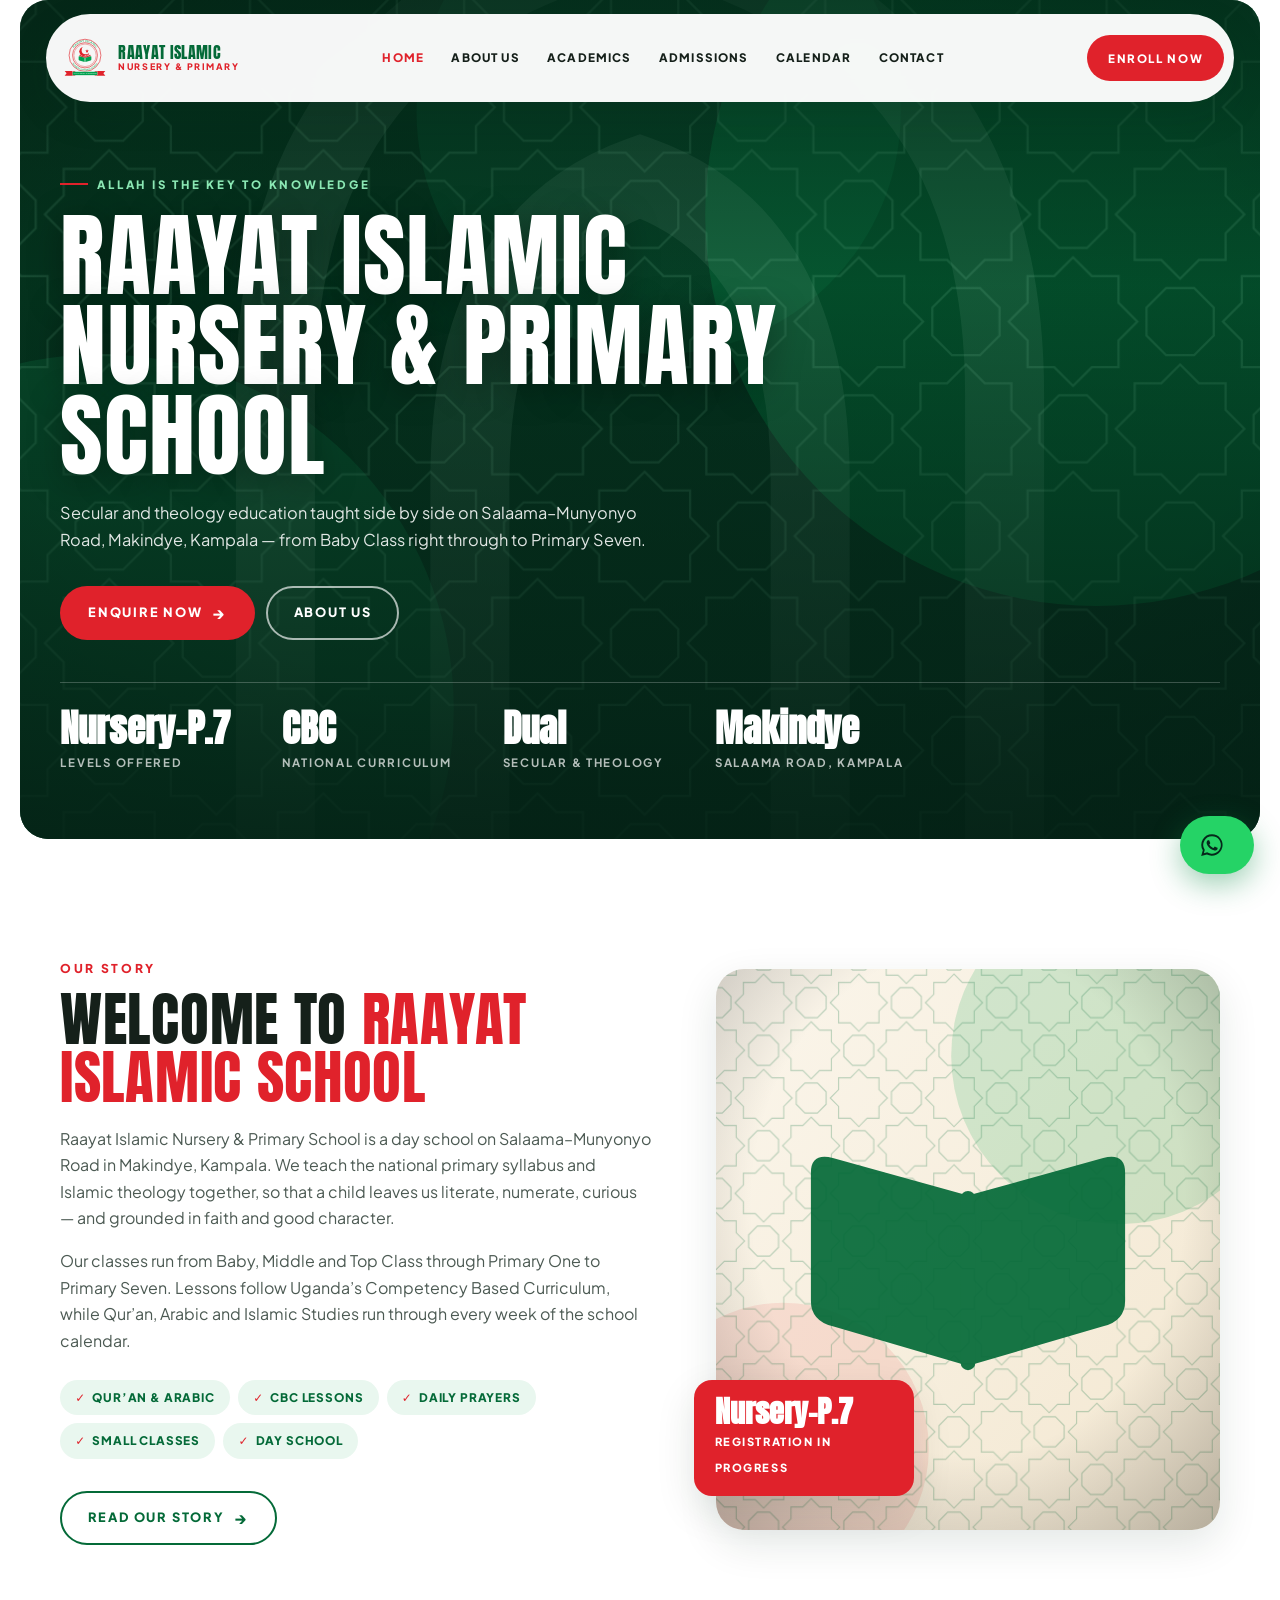
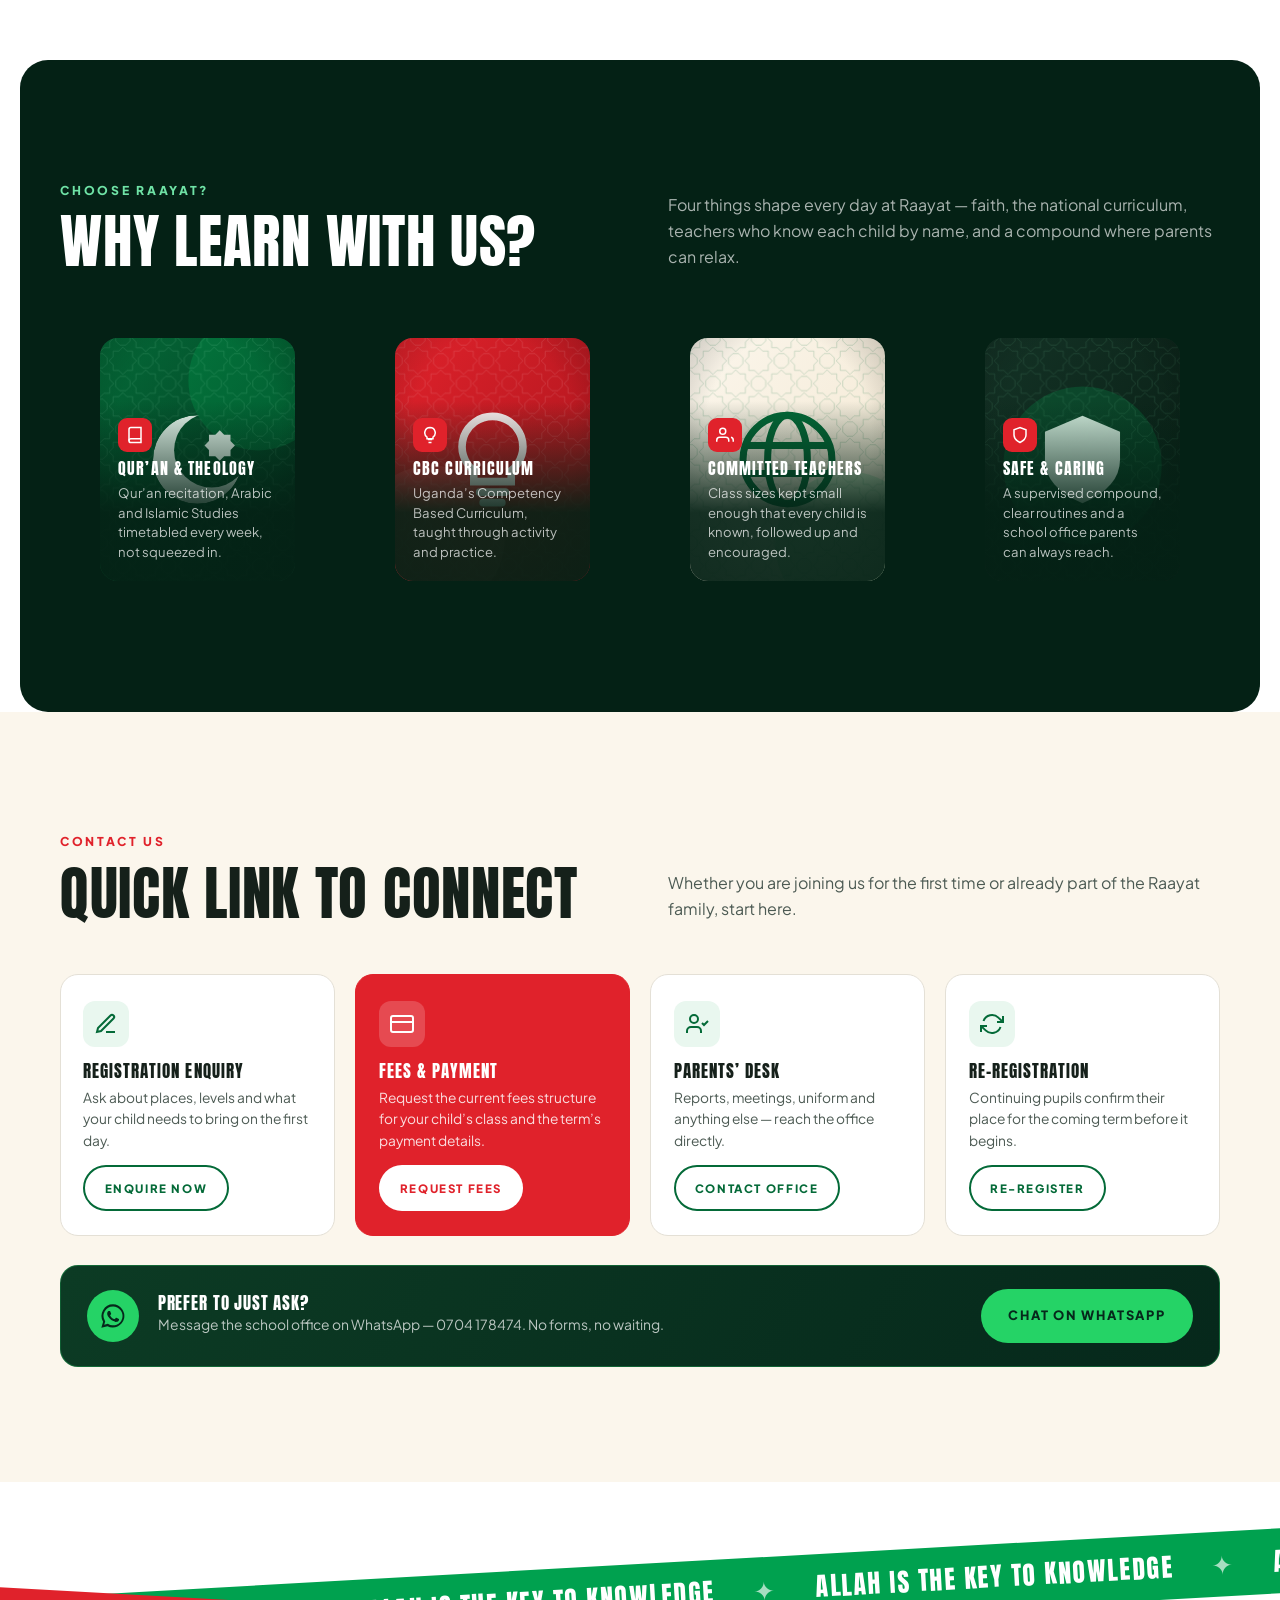
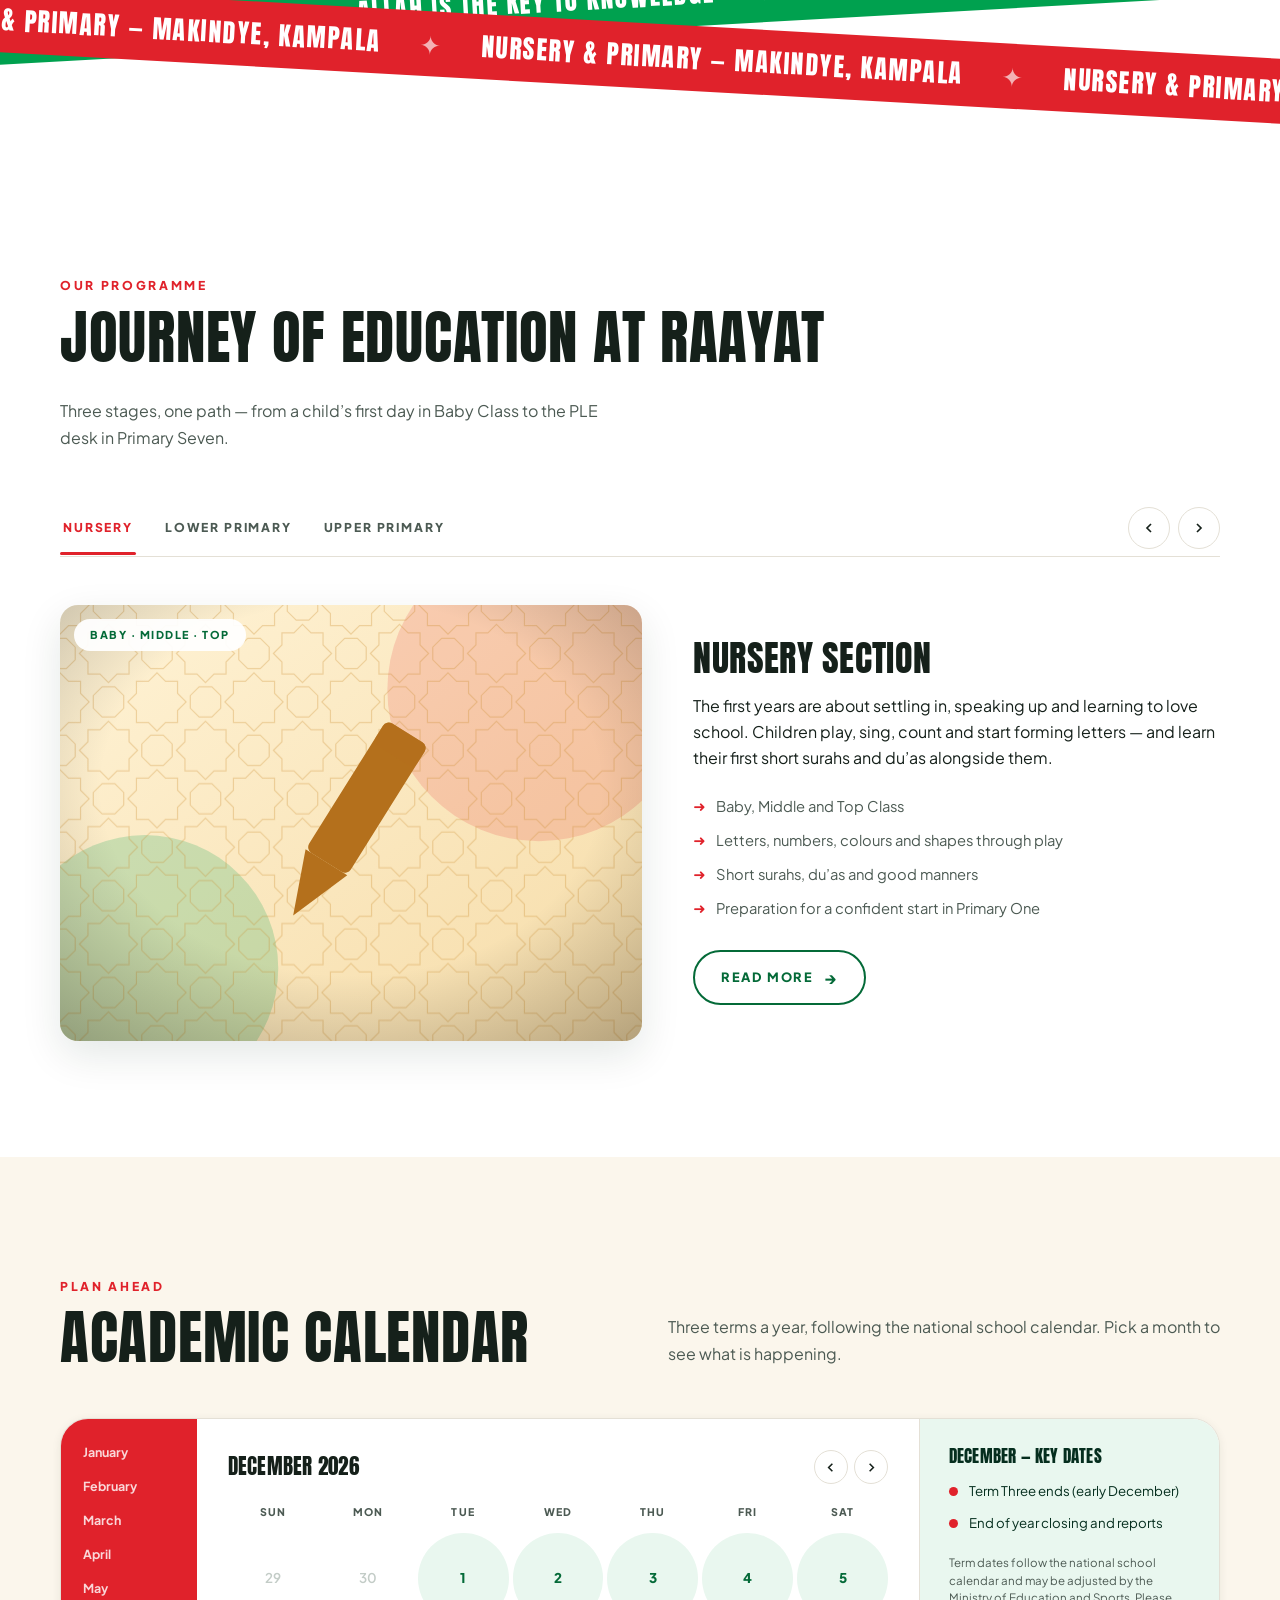
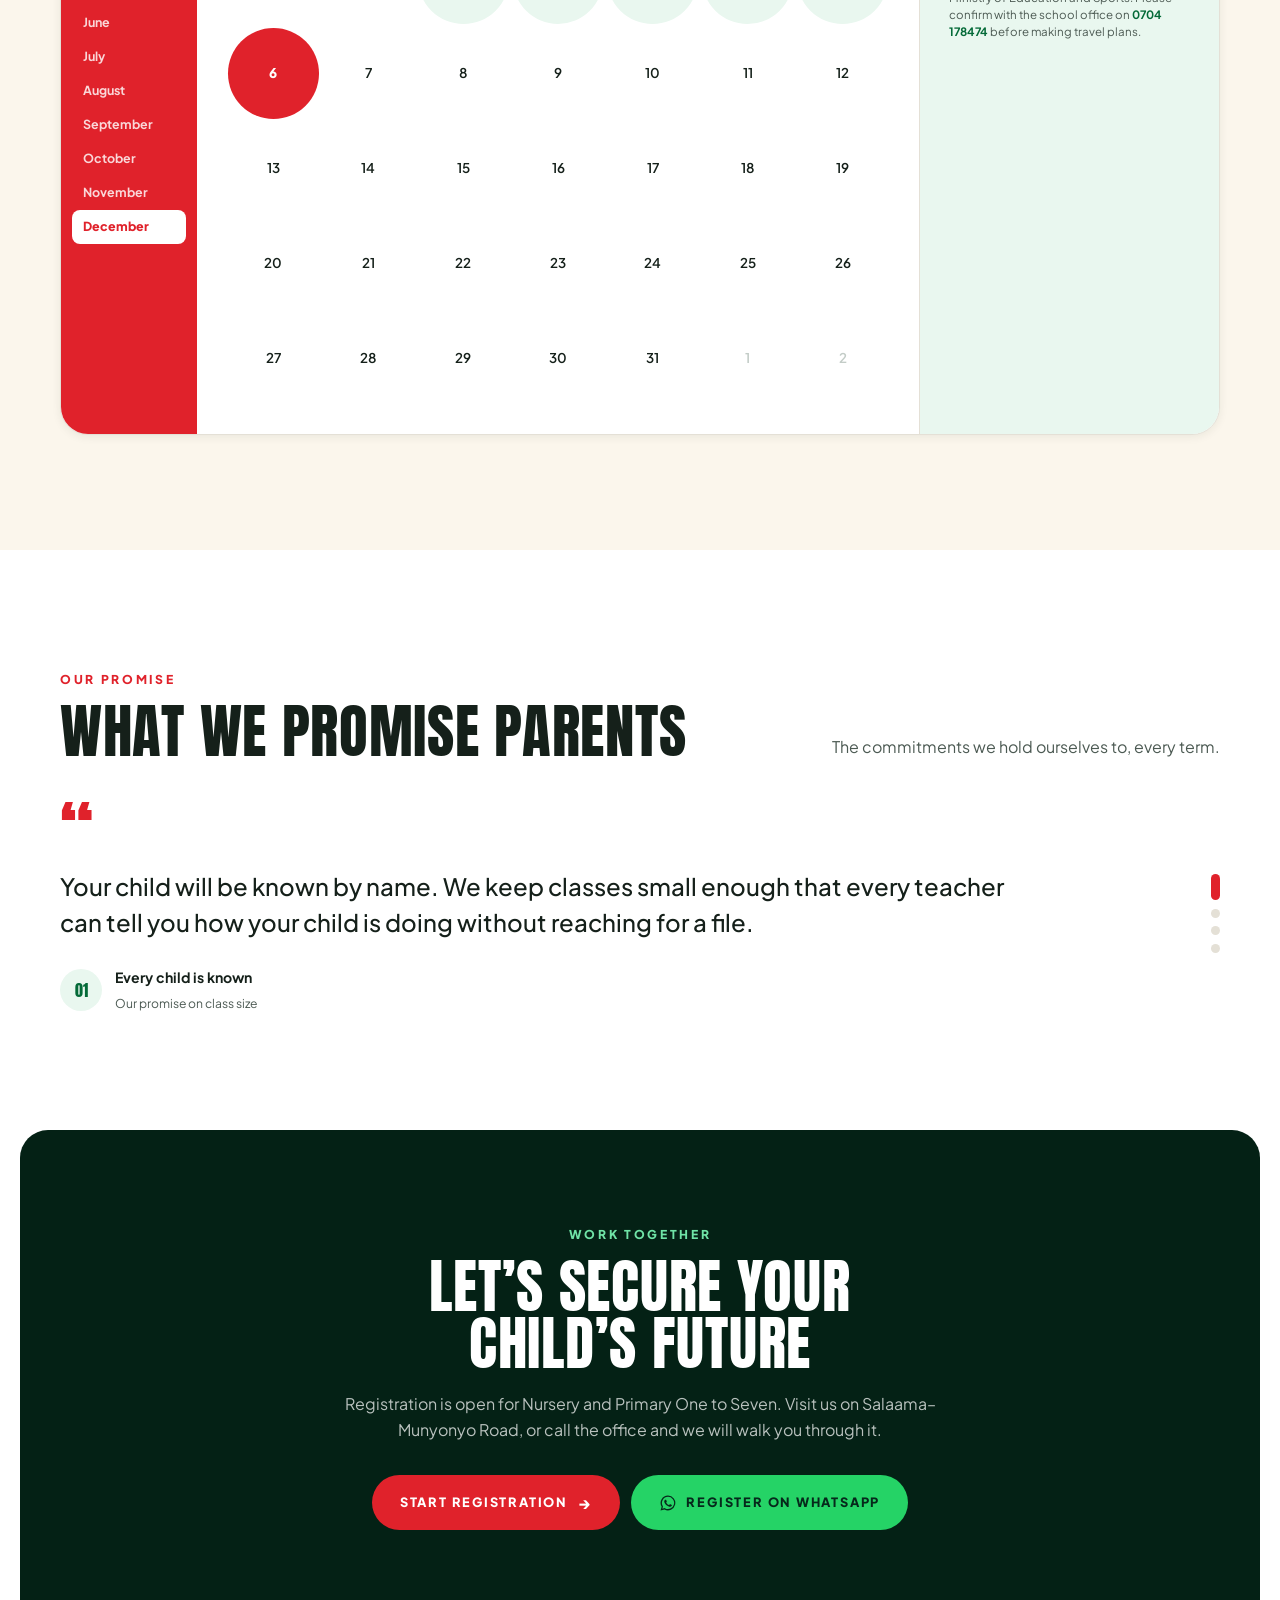
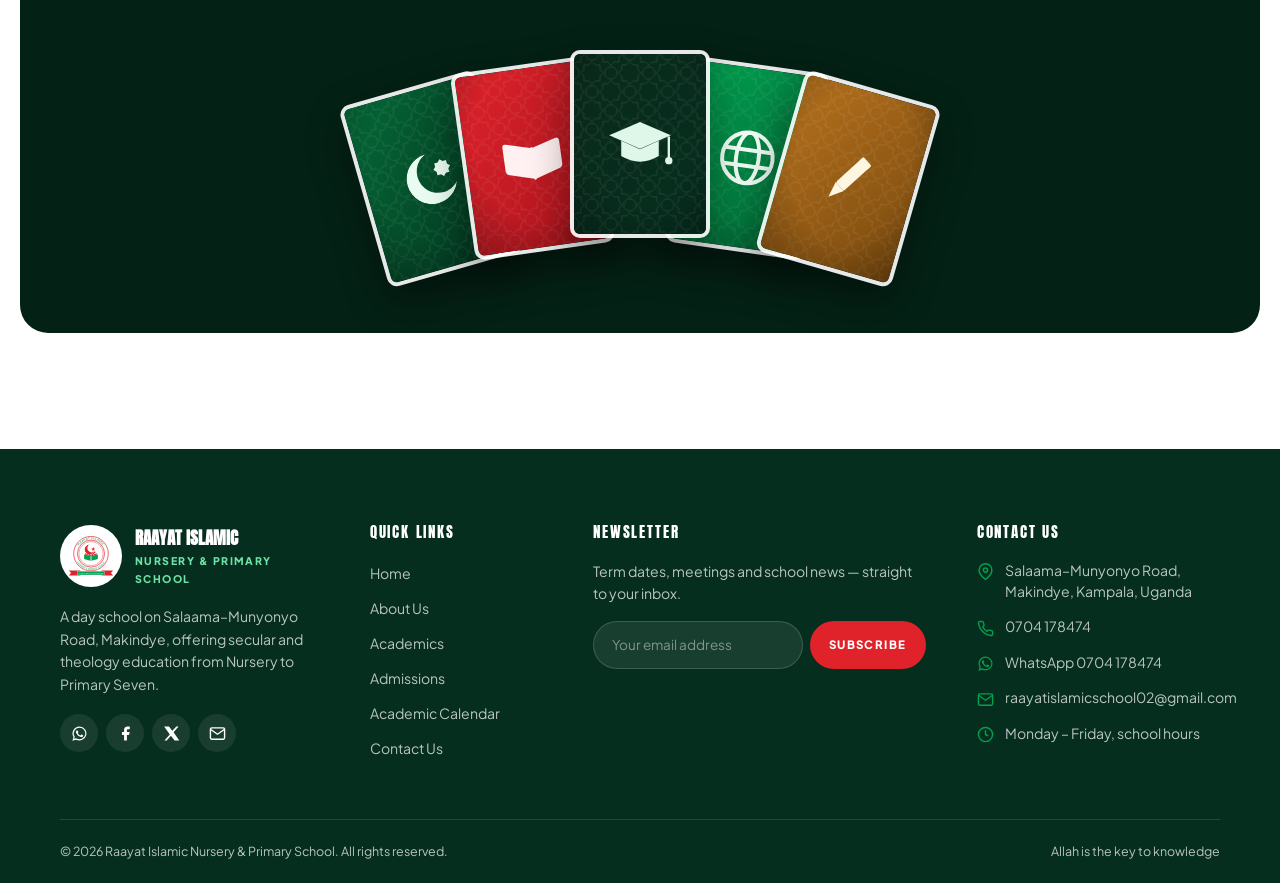
==== index.html @ 978e9171 "Add Raayat Islamic Nursery & Primary School website Static five-page site for the school on Salaama-" ====
<!doctype html>
<html lang="en">
<head>
<meta charset="utf-8">
<meta name="viewport" content="width=device-width, initial-scale=1">
<title>Raayat Islamic Nursery &amp; Primary School — Makindye, Kampala</title>
<meta name="description" content="Raayat Islamic Nursery &amp; Primary School on Salaama–Munyonyo Road, Makindye, Kampala. Secular and theology education from Nursery to Primary Seven. Allah is the key to knowledge.">
<link rel="icon" href="assets/img/logo.svg">
<link rel="preconnect" href="https://fonts.googleapis.com">
<link rel="preconnect" href="https://fonts.gstatic.com" crossorigin>
<link href="https://fonts.googleapis.com/css2?family=Anton&family=Plus+Jakarta+Sans:wght@400;500;700;800&display=swap" rel="stylesheet">
<link rel="stylesheet" href="assets/css/styles.css">
</head>
<body>

<!-- ============================ HERO + NAV ============================ -->
<header class="shell">
  <div class="hero">
    <img class="hero__bg" src="assets/img/hero.svg" alt="" aria-hidden="true">

    <nav class="nav" id="nav" aria-label="Main">
      <div class="nav__inner">
        <a class="brand" href="index.html">
          <img src="assets/img/logo.svg" alt="Raayat Islamic Nursery &amp; Primary School crest">
          <span class="brand__text">
            <span class="brand__name">Raayat Islamic</span>
            <span class="brand__sub">Nursery &amp; Primary</span>
          </span>
        </a>

        <ul class="nav__links">
          <li><a href="index.html" class="is-active">Home</a></li>
          <li><a href="about.html">About Us</a></li>
          <li><a href="academics.html">Academics</a></li>
          <li><a href="admissions.html">Admissions</a></li>
          <li><a href="index.html#calendar">Calendar</a></li>
          <li><a href="contact.html">Contact</a></li>
        </ul>

        <a class="btn btn--red btn--sm" href="admissions.html">Enroll Now</a>
        <button class="nav__toggle" id="navToggle" aria-expanded="false" aria-label="Toggle menu"><span></span></button>
      </div>
    </nav>

    <div class="hero__body">
      <span class="hero__eyebrow">Allah is the key to knowledge</span>
      <h1>Raayat Islamic Nursery &amp; Primary School</h1>
      <p class="hero__sub">Secular and theology education taught side by side on Salaama–Munyonyo Road,
         Makindye, Kampala — from Baby Class right through to Primary Seven.</p>

      <div class="hero__actions">
        <a class="btn btn--red" href="admissions.html">Enquire Now <span class="arrow">&rarr;</span></a>
        <a class="btn btn--ghost" href="about.html">About Us</a>
      </div>

      <div class="hero__facts">
        <div class="hero__fact"><b>Nursery&ndash;P.7</b><span>Levels offered</span></div>
        <div class="hero__fact"><b>CBC</b><span>National curriculum</span></div>
        <div class="hero__fact"><b>Dual</b><span>Secular &amp; theology</span></div>
        <div class="hero__fact"><b>Makindye</b><span>Salaama Road, Kampala</span></div>
      </div>
    </div>
  </div>
</header>

<main>

<!-- ============================== WELCOME ============================= -->
<section class="section wrap welcome">
  <div class="welcome__grid">
    <div class="reveal">
      <span class="eyebrow">Our Story</span>
      <h2>Welcome to <span class="accent">Raayat Islamic School</span></h2>
      <p class="lead" style="margin-top:1.2rem">
        Raayat Islamic Nursery &amp; Primary School is a day school on Salaama&ndash;Munyonyo Road in
        Makindye, Kampala. We teach the national primary syllabus and Islamic theology together, so that
        a child leaves us literate, numerate, curious &mdash; and grounded in faith and good character.
      </p>
      <p class="lead">
        Our classes run from Baby, Middle and Top Class through Primary One to Primary Seven. Lessons
        follow Uganda&rsquo;s Competency Based Curriculum, while Qur&rsquo;an, Arabic and Islamic Studies
        run through every week of the school calendar.
      </p>

      <ul class="pills">
        <li>Qur&rsquo;an &amp; Arabic</li>
        <li>CBC lessons</li>
        <li>Daily prayers</li>
        <li>Small classes</li>
        <li>Day school</li>
      </ul>

      <a class="btn btn--outline" href="about.html">Read Our Story <span class="arrow">&rarr;</span></a>
    </div>

    <figure class="welcome__media reveal" style="margin:0">
      <img src="assets/img/welcome.svg" alt="Open book motif in the school's green and red colours">
      <figcaption class="welcome__badge">
        <b>Nursery&ndash;P.7</b>
        <span>Registration in progress</span>
      </figcaption>
    </figure>
  </div>
</section>

<!-- ========================= WHY LEARN WITH US ======================== -->
<section class="section dark">
  <div class="wrap">
    <div class="section-head reveal">
      <div>
        <span class="eyebrow eyebrow--light">Choose Raayat?</span>
        <h2>Why Learn With Us?</h2>
      </div>
      <p>Four things shape every day at Raayat &mdash; faith, the national curriculum, teachers who
         know each child by name, and a compound where parents can relax.</p>
    </div>

    <div class="why__grid">
      <figure class="why__card reveal">
        <img src="assets/img/why-quran.svg" alt="">
        <figcaption>
          <span class="why__icon" aria-hidden="true"><svg viewBox="0 0 24 24" fill="none" stroke="currentColor" stroke-width="2"><path d="M4 19.5A2.5 2.5 0 0 1 6.5 17H20"/><path d="M6.5 2H20v20H6.5A2.5 2.5 0 0 1 4 19.5v-15A2.5 2.5 0 0 1 6.5 2z"/></svg></span>
          <h3>Qur&rsquo;an &amp; Theology</h3>
          <p>Qur&rsquo;an recitation, Arabic and Islamic Studies timetabled every week, not squeezed in.</p>
        </figcaption>
      </figure>

      <figure class="why__card reveal">
        <img src="assets/img/why-cbc.svg" alt="">
        <figcaption>
          <span class="why__icon" aria-hidden="true"><svg viewBox="0 0 24 24" fill="none" stroke="currentColor" stroke-width="2"><path d="M9 18h6M10 22h4"/><path d="M12 2a7 7 0 0 0-4 12.7V17h8v-2.3A7 7 0 0 0 12 2z"/></svg></span>
          <h3>CBC Curriculum</h3>
          <p>Uganda&rsquo;s Competency Based Curriculum, taught through activity and practice.</p>
        </figcaption>
      </figure>

      <figure class="why__card reveal">
        <img src="assets/img/why-teachers.svg" alt="">
        <figcaption>
          <span class="why__icon" aria-hidden="true"><svg viewBox="0 0 24 24" fill="none" stroke="currentColor" stroke-width="2"><path d="M17 21v-2a4 4 0 0 0-4-4H5a4 4 0 0 0-4 4v2"/><circle cx="9" cy="7" r="4"/><path d="M23 21v-2a4 4 0 0 0-3-3.87"/></svg></span>
          <h3>Committed Teachers</h3>
          <p>Class sizes kept small enough that every child is known, followed up and encouraged.</p>
        </figcaption>
      </figure>

      <figure class="why__card reveal">
        <img src="assets/img/why-safe.svg" alt="">
        <figcaption>
          <span class="why__icon" aria-hidden="true"><svg viewBox="0 0 24 24" fill="none" stroke="currentColor" stroke-width="2"><path d="M12 22s8-4 8-10V5l-8-3-8 3v7c0 6 8 10 8 10z"/></svg></span>
          <h3>Safe &amp; Caring</h3>
          <p>A supervised compound, clear routines and a school office parents can always reach.</p>
        </figcaption>
      </figure>
    </div>
  </div>
</section>

<!-- =========================== QUICK LINKS =========================== -->
<section class="section quick">
  <div class="wrap">
    <div class="section-head reveal">
      <div>
        <span class="eyebrow">Contact Us</span>
        <h2>Quick Link to Connect</h2>
      </div>
      <p>Whether you are joining us for the first time or already part of the Raayat family,
         start here.</p>
    </div>

    <div class="quick__grid">
      <article class="quick__card reveal">
        <span class="quick__ico" aria-hidden="true"><svg viewBox="0 0 24 24" fill="none" stroke="currentColor" stroke-width="2"><path d="M12 20h9"/><path d="M16.5 3.5a2.12 2.12 0 0 1 3 3L7 19l-4 1 1-4z"/></svg></span>
        <h3>Registration Enquiry</h3>
        <p>Ask about places, levels and what your child needs to bring on the first day.</p>
        <a class="btn btn--outline btn--sm" href="admissions.html">Enquire Now</a>
      </article>

      <article class="quick__card quick__card--feature reveal">
        <span class="quick__ico" aria-hidden="true"><svg viewBox="0 0 24 24" fill="none" stroke="currentColor" stroke-width="2"><rect x="1" y="4" width="22" height="16" rx="2"/><path d="M1 10h22"/></svg></span>
        <h3>Fees &amp; Payment</h3>
        <p>Request the current fees structure for your child&rsquo;s class and the term&rsquo;s payment details.</p>
        <a class="btn btn--sm" href="admissions.html#fees">Request Fees</a>
      </article>

      <article class="quick__card reveal">
        <span class="quick__ico" aria-hidden="true"><svg viewBox="0 0 24 24" fill="none" stroke="currentColor" stroke-width="2"><path d="M16 21v-2a4 4 0 0 0-4-4H6a4 4 0 0 0-4 4v2"/><circle cx="9" cy="7" r="4"/><path d="m17 11 2 2 4-4"/></svg></span>
        <h3>Parents&rsquo; Desk</h3>
        <p>Reports, meetings, uniform and anything else &mdash; reach the office directly.</p>
        <a class="btn btn--outline btn--sm" href="contact.html">Contact Office</a>
      </article>

      <article class="quick__card reveal">
        <span class="quick__ico" aria-hidden="true"><svg viewBox="0 0 24 24" fill="none" stroke="currentColor" stroke-width="2"><path d="M23 4v6h-6"/><path d="M1 20v-6h6"/><path d="M3.51 9a9 9 0 0 1 14.85-3.36L23 10"/><path d="M1 14l4.64 4.36A9 9 0 0 0 20.49 15"/></svg></span>
        <h3>Re-Registration</h3>
        <p>Continuing pupils confirm their place for the coming term before it begins.</p>
        <a class="btn btn--outline btn--sm" href="admissions.html#returning">Re-Register</a>
      </article>
    </div>

    <div class="wa-strip reveal" style="margin-top:clamp(1.2rem,2.4vw,1.8rem)">
      <span class="wa-strip__ico" aria-hidden="true">
        <svg viewBox="0 0 24 24" fill="currentColor"><path d="M12.04 2.02a9.9 9.9 0 0 0-8.5 14.93L2 22.1l5.3-1.39a9.9 9.9 0 1 0 4.74-18.69Zm0 1.8a8.1 8.1 0 1 1-4.1 15.08l-.3-.18-3.14.83.84-3.06-.2-.31A8.1 8.1 0 0 1 12.04 3.82Zm4.63 10.5c-.25-.13-1.48-.73-1.71-.81-.23-.09-.4-.13-.56.12-.17.25-.65.8-.8.97-.14.16-.29.18-.54.06-.25-.13-1.06-.39-2.02-1.25-.75-.66-1.25-1.48-1.4-1.73-.14-.25-.01-.38.11-.5.11-.12.25-.3.37-.44.13-.15.17-.25.25-.42.08-.17.04-.31-.02-.44-.06-.12-.56-1.35-.77-1.85-.2-.48-.4-.42-.56-.42h-.47c-.17 0-.44.06-.67.31-.23.25-.87.86-.87 2.09 0 1.23.9 2.42 1.02 2.59.13.16 1.76 2.69 4.27 3.77.6.26 1.06.41 1.42.53.6.19 1.14.16 1.57.1.48-.07 1.48-.6 1.69-1.19.21-.58.21-1.08.14-1.18-.06-.11-.23-.17-.48-.29Z"/></svg>
      </span>
      <div>
        <h3>Prefer to just ask?</h3>
        <p>Message the school office on WhatsApp &mdash; 0704 178474. No forms, no waiting.</p>
      </div>
      <a class="btn btn--wa" target="_blank" rel="noopener"
         href="https://wa.me/256704178474?text=Hello%20Raayat%20Islamic%20Nursery%20%26%20Primary%20School%2C%20I%20would%20like%20to%20make%20an%20enquiry.">Chat on WhatsApp</a>
    </div>
  </div>
</section>

<!-- ============================= RIBBONS ============================= -->
<div class="ribbons" aria-hidden="true">
  <div class="ribbon ribbon--a">
    <div class="ribbon__track">
      <span>Allah is the key to knowledge</span><span>Allah is the key to knowledge</span>
      <span>Allah is the key to knowledge</span><span>Allah is the key to knowledge</span>
      <span>Allah is the key to knowledge</span><span>Allah is the key to knowledge</span>
    </div>
  </div>
  <div class="ribbon ribbon--b">
    <div class="ribbon__track">
      <span>Nursery &amp; Primary &mdash; Makindye, Kampala</span><span>Nursery &amp; Primary &mdash; Makindye, Kampala</span>
      <span>Nursery &amp; Primary &mdash; Makindye, Kampala</span><span>Nursery &amp; Primary &mdash; Makindye, Kampala</span>
      <span>Nursery &amp; Primary &mdash; Makindye, Kampala</span><span>Nursery &amp; Primary &mdash; Makindye, Kampala</span>
    </div>
  </div>
</div>

<!-- ============================ PROGRAMS ============================= -->
<section class="section wrap" id="programs">
  <div class="section-head reveal">
    <div>
      <span class="eyebrow">Our Programme</span>
      <h2>Journey of Education at Raayat</h2>
    </div>
    <p>Three stages, one path &mdash; from a child&rsquo;s first day in Baby Class to the PLE desk in
       Primary Seven.</p>
  </div>

  <div class="prog__tabs" role="tablist" aria-label="School levels">
    <button class="prog__tab is-active" role="tab" aria-selected="true"  aria-controls="p-nursery" id="t-nursery">Nursery</button>
    <button class="prog__tab"           role="tab" aria-selected="false" aria-controls="p-lower"   id="t-lower">Lower Primary</button>
    <button class="prog__tab"           role="tab" aria-selected="false" aria-controls="p-upper"   id="t-upper">Upper Primary</button>
    <div class="prog__nav">
      <button id="progPrev" aria-label="Previous level"><svg width="16" height="16" viewBox="0 0 24 24" fill="none" stroke="currentColor" stroke-width="2.5"><path d="m15 18-6-6 6-6"/></svg></button>
      <button id="progNext" aria-label="Next level"><svg width="16" height="16" viewBox="0 0 24 24" fill="none" stroke="currentColor" stroke-width="2.5"><path d="m9 18 6-6-6-6"/></svg></button>
    </div>
  </div>

  <div class="prog__panel is-active" role="tabpanel" id="p-nursery" aria-labelledby="t-nursery">
    <div class="prog__media">
      <img src="assets/img/prog-nursery.svg" alt="">
      <span class="prog__chip">Baby &middot; Middle &middot; Top</span>
    </div>
    <div class="prog__body">
      <h3>Nursery Section</h3>
      <p>The first years are about settling in, speaking up and learning to love school. Children play,
         sing, count and start forming letters &mdash; and learn their first short surahs and du&rsquo;as
         alongside them.</p>
      <ul class="prog__list">
        <li>Baby, Middle and Top Class</li>
        <li>Letters, numbers, colours and shapes through play</li>
        <li>Short surahs, du&rsquo;as and good manners</li>
        <li>Preparation for a confident start in Primary One</li>
      </ul>
      <a class="btn btn--outline" href="academics.html#nursery">Read More <span class="arrow">&rarr;</span></a>
    </div>
  </div>

  <div class="prog__panel" role="tabpanel" id="p-lower" aria-labelledby="t-lower" hidden>
    <div class="prog__media">
      <img src="assets/img/prog-lower.svg" alt="">
      <span class="prog__chip">P.1 &ndash; P.3</span>
    </div>
    <div class="prog__body">
      <h3>Lower Primary</h3>
      <p>Reading, writing and number work become solid skills. Lessons follow the Competency Based
         Curriculum, with plenty of practice and group activity, while Qur&rsquo;an and Arabic keep their
         place in the weekly timetable.</p>
      <ul class="prog__list">
        <li>Literacy, Numeracy, English and Religious Education</li>
        <li>Activity based CBC lessons</li>
        <li>Qur&rsquo;an recitation and Arabic</li>
        <li>Regular continuous assessment and reports to parents</li>
      </ul>
      <a class="btn btn--outline" href="academics.html#lower">Read More <span class="arrow">&rarr;</span></a>
    </div>
  </div>

  <div class="prog__panel" role="tabpanel" id="p-upper" aria-labelledby="t-upper" hidden>
    <div class="prog__media">
      <img src="assets/img/prog-upper.svg" alt="">
      <span class="prog__chip">P.4 &ndash; P.7</span>
    </div>
    <div class="prog__body">
      <h3>Upper Primary</h3>
      <p>The examinable subjects take centre stage and pupils are prepared steadily for the Primary
         Leaving Examination &mdash; with revision, past papers and close follow up of each candidate.</p>
      <ul class="prog__list">
        <li>English, Mathematics, Science and Social Studies</li>
        <li>Islamic Studies, Qur&rsquo;an and Arabic</li>
        <li>Structured PLE preparation in P.6 and P.7</li>
        <li>Guidance on secondary school choices</li>
      </ul>
      <a class="btn btn--outline" href="academics.html#upper">Read More <span class="arrow">&rarr;</span></a>
    </div>
  </div>
</section>

<!-- ============================ CALENDAR ============================= -->
<section class="section cal" id="calendar">
  <div class="wrap">
    <div class="section-head reveal">
      <div>
        <span class="eyebrow">Plan Ahead</span>
        <h2>Academic Calendar</h2>
      </div>
      <p>Three terms a year, following the national school calendar. Pick a month to see what is
         happening.</p>
    </div>

    <div class="cal__card reveal">
      <div class="cal__months"><div id="calMonths"></div></div>

      <div class="cal__main">
        <div class="cal__head">
          <h3 id="calTitle">January</h3>
          <div>
            <button id="calPrev" aria-label="Previous month"><svg width="15" height="15" viewBox="0 0 24 24" fill="none" stroke="currentColor" stroke-width="2.5"><path d="m15 18-6-6 6-6"/></svg></button>
            <button id="calNext" aria-label="Next month"><svg width="15" height="15" viewBox="0 0 24 24" fill="none" stroke="currentColor" stroke-width="2.5"><path d="m9 18 6-6-6-6"/></svg></button>
          </div>
        </div>
        <div class="cal__grid" id="calGrid" role="grid" aria-label="Month view"></div>
      </div>

      <aside class="cal__side">
        <h4 id="calSideTitle">Key dates</h4>
        <ul class="cal__events" id="calEvents"></ul>
        <p class="cal__note">Term dates follow the national school calendar and may be adjusted by the
           Ministry of Education and Sports. Please confirm with the school office on
           <a href="tel:+256704178474" style="color:var(--green-deep);font-weight:700">0704 178474</a>
           before making travel plans.</p>
      </aside>
    </div>
  </div>
</section>

<!-- ============================= PLEDGES ============================= -->
<section class="section wrap">
  <div class="section-head reveal">
    <div>
      <span class="eyebrow">Our Promise</span>
      <h2>What We Promise Parents</h2>
    </div>
    <p>The commitments we hold ourselves to, every term.</p>
  </div>

  <div class="pledge__stage reveal">
    <div>
      <div class="pledge__slide is-active">
        <div class="pledge__mark" aria-hidden="true">&ldquo;</div>
        <blockquote>Your child will be known by name. We keep classes small enough that every teacher
          can tell you how your child is doing without reaching for a file.</blockquote>
        <div class="pledge__by"><span>01</span><div><b>Every child is known</b><small>Our promise on class size</small></div></div>
      </div>

      <div class="pledge__slide">
        <div class="pledge__mark" aria-hidden="true">&ldquo;</div>
        <blockquote>Faith and books are not rivals here. Qur&rsquo;an, Arabic and Islamic Studies sit on
          the same timetable as Mathematics and Science &mdash; neither one borrowed from the other.</blockquote>
        <div class="pledge__by"><span>02</span><div><b>Faith and learning together</b><small>Our promise on the timetable</small></div></div>
      </div>

      <div class="pledge__slide">
        <div class="pledge__mark" aria-hidden="true">&ldquo;</div>
        <blockquote>You will hear from us before you have to ask. Progress, attendance, behaviour or
          fees &mdash; the office will reach you early rather than at the end of term.</blockquote>
        <div class="pledge__by"><span>03</span><div><b>You hear from us first</b><small>Our promise on communication</small></div></div>
      </div>

      <div class="pledge__slide">
        <div class="pledge__mark" aria-hidden="true">&ldquo;</div>
        <blockquote>Good character is taught, not assumed. Honesty, respect for elders, cleanliness and
          kindness to classmates are corrected and praised daily.</blockquote>
        <div class="pledge__by"><span>04</span><div><b>Character is taught daily</b><small>Our promise on conduct</small></div></div>
      </div>
    </div>

    <div class="pledge__dots" id="pledgeDots" role="tablist" aria-label="Our promises"></div>
  </div>
</section>

<!-- =============================== CTA =============================== -->
<section class="cta">
  <div class="wrap">
    <span class="eyebrow eyebrow--light">Work Together</span>
    <h2>Let&rsquo;s Secure Your Child&rsquo;s Future</h2>
    <p>Registration is open for Nursery and Primary One to Seven. Visit us on Salaama&ndash;Munyonyo
       Road, or call the office and we will walk you through it.</p>
    <div class="cta__actions">
      <a class="btn btn--red" href="admissions.html">Start Registration <span class="arrow">&rarr;</span></a>
      <a class="btn btn--wa" target="_blank" rel="noopener"
         href="https://wa.me/256704178474?text=Hello%20Raayat%20Islamic%20Nursery%20%26%20Primary%20School%2C%20I%20would%20like%20to%20register%20my%20child.%20Please%20send%20me%20the%20requirements%20and%20fees.">
        <svg viewBox="0 0 24 24" fill="currentColor" aria-hidden="true"><path d="M12.04 2.02a9.9 9.9 0 0 0-8.5 14.93L2 22.1l5.3-1.39a9.9 9.9 0 1 0 4.74-18.69Zm0 1.8a8.1 8.1 0 1 1-4.1 15.08l-.3-.18-3.14.83.84-3.06-.2-.31A8.1 8.1 0 0 1 12.04 3.82Zm4.63 10.5c-.25-.13-1.48-.73-1.71-.81-.23-.09-.4-.13-.56.12-.17.25-.65.8-.8.97-.14.16-.29.18-.54.06-.25-.13-1.06-.39-2.02-1.25-.75-.66-1.25-1.48-1.4-1.73-.14-.25-.01-.38.11-.5.11-.12.25-.3.37-.44.13-.15.17-.25.25-.42.08-.17.04-.31-.02-.44-.06-.12-.56-1.35-.77-1.85-.2-.48-.4-.42-.56-.42h-.47c-.17 0-.44.06-.67.31-.23.25-.87.86-.87 2.09 0 1.23.9 2.42 1.02 2.59.13.16 1.76 2.69 4.27 3.77.6.26 1.06.41 1.42.53.6.19 1.14.16 1.57.1.48-.07 1.48-.6 1.69-1.19.21-.58.21-1.08.14-1.18-.06-.11-.23-.17-.48-.29Z"/></svg>
        Register on WhatsApp
      </a>
    </div>

    <div class="cta__fan" aria-hidden="true">
      <img src="assets/img/cta-1.svg" alt="">
      <img src="assets/img/cta-2.svg" alt="">
      <img src="assets/img/cta-3.svg" alt="">
      <img src="assets/img/cta-4.svg" alt="">
      <img src="assets/img/cta-5.svg" alt="">
    </div>
  </div>
</section>

</main>

<!-- ============================== FOOTER ============================= -->
<footer class="footer">
  <div class="wrap">
    <div class="footer__grid">
      <div>
        <div class="footer__brand">
          <span class="badge"><img src="assets/img/logo.svg" alt=""></span>
          <span><b>Raayat Islamic</b><small>Nursery &amp; Primary School</small></span>
        </div>
        <p>A day school on Salaama&ndash;Munyonyo Road, Makindye, offering secular and theology
           education from Nursery to Primary Seven.</p>
        <div class="socials" style="margin-top:1.2rem">
          <a href="https://wa.me/256704178474?text=Hello%20Raayat%20Islamic%20Nursery%20%26%20Primary%20School%2C%20I%20would%20like%20to%20make%20an%20enquiry." target="_blank" rel="noopener" aria-label="WhatsApp">
            <svg viewBox="0 0 24 24" fill="currentColor"><path d="M12.04 2.02a9.9 9.9 0 0 0-8.5 14.93L2 22.1l5.3-1.39a9.9 9.9 0 1 0 4.74-18.69Zm0 1.8a8.1 8.1 0 1 1-4.1 15.08l-.3-.18-3.14.83.84-3.06-.2-.31A8.1 8.1 0 0 1 12.04 3.82Zm4.63 10.5c-.25-.13-1.48-.73-1.71-.81-.23-.09-.4-.13-.56.12-.17.25-.65.8-.8.97-.14.16-.29.18-.54.06-.25-.13-1.06-.39-2.02-1.25-.75-.66-1.25-1.48-1.4-1.73-.14-.25-.01-.38.11-.5.11-.12.25-.3.37-.44.13-.15.17-.25.25-.42.08-.17.04-.31-.02-.44-.06-.12-.56-1.35-.77-1.85-.2-.48-.4-.42-.56-.42h-.47c-.17 0-.44.06-.67.31-.23.25-.87.86-.87 2.09 0 1.23.9 2.42 1.02 2.59.13.16 1.76 2.69 4.27 3.77.6.26 1.06.41 1.42.53.6.19 1.14.16 1.57.1.48-.07 1.48-.6 1.69-1.19.21-.58.21-1.08.14-1.18-.06-.11-.23-.17-.48-.29Z"/></svg></a>
          <a href="https://www.facebook.com/profile.php?id=100077010487775" target="_blank" rel="noopener" aria-label="Facebook">
            <svg viewBox="0 0 24 24" fill="currentColor"><path d="M18 2h-3a5 5 0 0 0-5 5v3H7v4h3v8h4v-8h3l1-4h-4V7a1 1 0 0 1 1-1h3z"/></svg></a>
          <a href="https://twitter.com/rayatislamicsch" target="_blank" rel="noopener" aria-label="Twitter / X">
            <svg viewBox="0 0 24 24" fill="currentColor"><path d="M18.9 2H22l-7.1 8.1L23 22h-6.6l-5.2-6.8L5.3 22H2l7.6-8.7L1.6 2h6.8l4.7 6.2z"/></svg></a>
          <a href="mailto:raayatislamicschool02@gmail.com" aria-label="Email">
            <svg viewBox="0 0 24 24" fill="none" stroke="currentColor" stroke-width="2"><rect x="2" y="4" width="20" height="16" rx="2"/><path d="m22 6-10 7L2 6"/></svg></a>
        </div>
      </div>

      <div>
        <h4>Quick Links</h4>
        <ul class="footer__list">
          <li><a href="index.html">Home</a></li>
          <li><a href="about.html">About Us</a></li>
          <li><a href="academics.html">Academics</a></li>
          <li><a href="admissions.html">Admissions</a></li>
          <li><a href="index.html#calendar">Academic Calendar</a></li>
          <li><a href="contact.html">Contact Us</a></li>
        </ul>
      </div>

      <div>
        <h4>Newsletter</h4>
        <p style="margin-bottom:1rem">Term dates, meetings and school news &mdash; straight to your inbox.</p>
        <form class="news" id="newsForm" novalidate>
          <label class="sr-only" for="newsEmail">Email address</label>
          <input id="newsEmail" type="email" name="email" placeholder="Your email address" required>
          <button type="submit">Subscribe</button>
        </form>
        <p class="news__msg" id="newsMsg" role="status"></p>
      </div>

      <div>
        <h4>Contact Us</h4>
        <ul class="footer__contact">
          <li>
            <svg viewBox="0 0 24 24" fill="none" stroke="currentColor" stroke-width="2"><path d="M21 10c0 7-9 13-9 13s-9-6-9-13a9 9 0 0 1 18 0z"/><circle cx="12" cy="10" r="3"/></svg>
            <span>Salaama&ndash;Munyonyo Road,<br>Makindye, Kampala, Uganda</span>
          </li>
          <li>
            <svg viewBox="0 0 24 24" fill="none" stroke="currentColor" stroke-width="2"><path d="M22 16.92v3a2 2 0 0 1-2.18 2 19.8 19.8 0 0 1-8.63-3.07 19.5 19.5 0 0 1-6-6A19.8 19.8 0 0 1 2.12 4.2 2 2 0 0 1 4.11 2h3a2 2 0 0 1 2 1.72c.13.96.36 1.9.7 2.81a2 2 0 0 1-.45 2.11L8.09 9.91a16 16 0 0 0 6 6l1.27-1.27a2 2 0 0 1 2.11-.45c.91.34 1.85.57 2.81.7A2 2 0 0 1 22 16.92z"/></svg>
            <a href="tel:+256704178474">0704 178474</a>
          </li>
          <li>
            <svg viewBox="0 0 24 24" fill="currentColor"><path d="M12.04 2.02a9.9 9.9 0 0 0-8.5 14.93L2 22.1l5.3-1.39a9.9 9.9 0 1 0 4.74-18.69Zm0 1.8a8.1 8.1 0 1 1-4.1 15.08l-.3-.18-3.14.83.84-3.06-.2-.31A8.1 8.1 0 0 1 12.04 3.82Zm4.63 10.5c-.25-.13-1.48-.73-1.71-.81-.23-.09-.4-.13-.56.12-.17.25-.65.8-.8.97-.14.16-.29.18-.54.06-.25-.13-1.06-.39-2.02-1.25-.75-.66-1.25-1.48-1.4-1.73-.14-.25-.01-.38.11-.5.11-.12.25-.3.37-.44.13-.15.17-.25.25-.42.08-.17.04-.31-.02-.44-.06-.12-.56-1.35-.77-1.85-.2-.48-.4-.42-.56-.42h-.47c-.17 0-.44.06-.67.31-.23.25-.87.86-.87 2.09 0 1.23.9 2.42 1.02 2.59.13.16 1.76 2.69 4.27 3.77.6.26 1.06.41 1.42.53.6.19 1.14.16 1.57.1.48-.07 1.48-.6 1.69-1.19.21-.58.21-1.08.14-1.18-.06-.11-.23-.17-.48-.29Z"/></svg>
            <a href="https://wa.me/256704178474?text=Hello%20Raayat%20Islamic%20Nursery%20%26%20Primary%20School%2C%20I%20would%20like%20to%20make%20an%20enquiry." target="_blank" rel="noopener">WhatsApp 0704 178474</a>
          </li>
          <li>
            <svg viewBox="0 0 24 24" fill="none" stroke="currentColor" stroke-width="2"><rect x="2" y="4" width="20" height="16" rx="2"/><path d="m22 6-10 7L2 6"/></svg>
            <a href="mailto:raayatislamicschool02@gmail.com">raayatislamicschool02@gmail.com</a>
          </li>
          <li>
            <svg viewBox="0 0 24 24" fill="none" stroke="currentColor" stroke-width="2"><circle cx="12" cy="12" r="10"/><path d="M12 6v6l4 2"/></svg>
            <span>Monday &ndash; Friday, school hours</span>
          </li>
        </ul>
      </div>
    </div>

    <div class="footer__bar">
      <span>&copy; <span id="year">2026</span> Raayat Islamic Nursery &amp; Primary School. All rights reserved.</span>
      <span>Allah is the key to knowledge</span>
    </div>
  </div>
</footer>

<script src="assets/js/main.js"></script>
</body>
</html>
---- assets/css/styles.css ----
/* ==========================================================================
   Raayat Islamic Nursery & Primary School
   Salaama–Munyonyo Road, Makindye, Kampala
   -------------------------------------------------------------------------
   1. Tokens          5. Welcome / story     9.  Calendar
   2. Base & layout   6. Why learn with us   10. Pledges carousel
   3. Buttons         7. Quick links         11. CTA arch
   4. Navbar / hero   8. Programs            12. Footer / inner pages
   ========================================================================== */

/* 1. Tokens ------------------------------------------------------------- */
:root {
  --green:        #00A14F;
  --green-mid:    #04813F;
  --green-deep:   #046A38;
  --green-ink:    #052E1E;
  --green-black:  #042115;
  --green-wash:   #E9F7EF;

  --red:          #E0222B;
  --red-deep:     #A5131B;
  --red-wash:     #FDECED;

  --cream:        #FBF6EC;
  --sand:         #F3E7D0;
  --paper:        #FFFFFF;
  --ink:          #15201A;
  --ink-soft:     #4C5A53;
  --line:         #E4E0D6;

  --gold:         #C9892B;

  --font-display: "Anton", "Arial Narrow", Impact, "Haettenschweiler", sans-serif;
  --font-body:    "Plus Jakarta Sans", "Segoe UI", system-ui, -apple-system, sans-serif;

  --r-sm: 10px;
  --r-md: 18px;
  --r-lg: 28px;
  --r-xl: 40px;

  --shadow-sm: 0 2px 10px rgba(5, 46, 30, .07);
  --shadow-md: 0 14px 40px rgba(5, 46, 30, .11);
  --shadow-lg: 0 28px 70px rgba(5, 46, 30, .17);

  --wrap: 1240px;
  --gutter: clamp(16px, 4vw, 40px);
  --section: clamp(64px, 9vw, 128px);
}

/* 2. Base & layout ------------------------------------------------------- */
*, *::before, *::after { box-sizing: border-box; }

html { scroll-behavior: smooth; }

body {
  margin: 0;
  background: var(--paper);
  color: var(--ink);
  font-family: var(--font-body);
  font-size: 16px;
  line-height: 1.65;
  -webkit-font-smoothing: antialiased;
  overflow-x: hidden;
}

img, svg { display: block; max-width: 100%; }
a { color: inherit; text-decoration: none; }
button { font: inherit; cursor: pointer; }

h1, h2, h3, h4 {
  font-family: var(--font-display);
  font-weight: 400;
  line-height: .98;
  letter-spacing: .012em;
  text-transform: uppercase;
  margin: 0;
}

h1 { font-size: clamp(2.6rem, 7.2vw, 6rem); }
h2 { font-size: clamp(2rem, 4.6vw, 3.9rem); }
h3 { font-size: clamp(1.5rem, 2.8vw, 2.4rem); }

p { margin: 0 0 1.05em; }
p:last-child { margin-bottom: 0; }

.wrap {
  width: 100%;
  max-width: var(--wrap);
  margin-inline: auto;
  padding-inline: var(--gutter);
}

.section { padding-block: var(--section); }

.eyebrow {
  display: inline-block;
  font-size: .76rem;
  font-weight: 800;
  letter-spacing: .22em;
  text-transform: uppercase;
  color: var(--red);
  margin: 0 0 .85rem;
}
.eyebrow--light { color: #6FE3A6; }

.lead { font-size: clamp(1rem, 1.25vw, 1.1rem); color: var(--ink-soft); max-width: 62ch; }

.accent { color: var(--red); }
.accent-green { color: var(--green); }

.sr-only {
  position: absolute; width: 1px; height: 1px;
  padding: 0; margin: -1px; overflow: hidden;
  clip: rect(0 0 0 0); white-space: nowrap; border: 0;
}

/* reveal-on-scroll */
.reveal { opacity: 0; transform: translateY(26px); transition: opacity .7s ease, transform .7s cubic-bezier(.22,.8,.3,1); }
.reveal.is-in { opacity: 1; transform: none; }

/* 3. Buttons ------------------------------------------------------------- */
.btn {
  display: inline-flex;
  align-items: center;
  gap: .6rem;
  padding: .92rem 1.6rem;
  border: 2px solid transparent;
  border-radius: 999px;
  font-size: .8rem;
  font-weight: 800;
  letter-spacing: .14em;
  text-transform: uppercase;
  transition: transform .2s ease, background-color .2s ease, color .2s ease, border-color .2s ease;
}
.btn:hover { transform: translateY(-2px); }
.btn .arrow { font-size: 1rem; line-height: 1; transition: transform .2s ease; }
.btn:hover .arrow { transform: translateX(3px); }

.btn--red     { background: var(--red); color: #fff; }
.btn--red:hover { background: var(--red-deep); }
.btn--green   { background: var(--green); color: #fff; }
.btn--green:hover { background: var(--green-deep); }
.btn--ghost   { border-color: rgba(255,255,255,.65); color: #fff; }
.btn--ghost:hover { background: #fff; color: var(--green-ink); border-color: #fff; }
.btn--outline { border-color: var(--green-deep); color: var(--green-deep); }
.btn--outline:hover { background: var(--green-deep); color: #fff; }
.btn--sm { padding: .72rem 1.2rem; font-size: .72rem; }

/* 4. Navbar & hero ------------------------------------------------------- */
.shell { padding-inline: clamp(10px, 1.6vw, 26px); }

.hero {
  position: relative;
  border-radius: var(--r-lg);
  overflow: hidden;
  min-height: min(88vh, 820px);
  display: flex;
  flex-direction: column;
  isolation: isolate;
}
.hero__bg {
  position: absolute; inset: 0;
  width: 100%; height: 100%;
  object-fit: cover;
  z-index: -2;
}
.hero::after {
  content: "";
  position: absolute; inset: 0; z-index: -1;
  background:
    linear-gradient(180deg, rgba(4,33,21,.62) 0%, rgba(4,33,21,.18) 34%, rgba(4,33,21,.86) 100%);
}

/* nav */
.nav {
  position: sticky;
  top: 14px;
  z-index: 60;
  margin: 14px clamp(10px, 2vw, 26px) 0;
}
.nav__inner {
  display: flex;
  align-items: center;
  gap: 1rem;
  background: rgba(255,255,255,.96);
  backdrop-filter: blur(12px);
  border-radius: 999px;
  padding: .55rem .6rem .55rem 1rem;
  box-shadow: var(--shadow-md);
}
.brand { display: flex; align-items: center; gap: .65rem; flex: 0 0 auto; }
.brand img { width: 46px; height: 46px; object-fit: contain; }
.brand__text { display: flex; flex-direction: column; line-height: 1.04; }
.brand__name {
  font-family: var(--font-display);
  font-size: .98rem;
  letter-spacing: .02em;
  color: var(--green-deep);
  text-transform: uppercase;
}
.brand__sub {
  font-size: .56rem;
  font-weight: 800;
  letter-spacing: .17em;
  text-transform: uppercase;
  color: var(--red);
}

.nav__links {
  display: flex;
  align-items: center;
  gap: .15rem;
  margin-inline: auto;
  list-style: none;
  padding: 0;
}
.nav__links a {
  display: block;
  padding: .6rem .78rem;
  border-radius: 999px;
  font-size: .73rem;
  font-weight: 800;
  letter-spacing: .1em;
  text-transform: uppercase;
  color: var(--ink);
  transition: background-color .18s ease, color .18s ease;
}
.nav__links a:hover { background: var(--green-wash); color: var(--green-deep); }
.nav__links a.is-active { color: var(--red); }

.nav__toggle {
  display: none;
  width: 44px; height: 44px;
  border: 0; border-radius: 50%;
  background: var(--green-wash);
  color: var(--green-deep);
  align-items: center; justify-content: center;
}
.nav__toggle span,
.nav__toggle span::before,
.nav__toggle span::after {
  content: ""; display: block;
  width: 18px; height: 2px;
  background: currentColor; border-radius: 2px;
  transition: transform .22s ease, opacity .22s ease;
}
.nav__toggle span::before { transform: translateY(-6px); }
.nav__toggle span::after  { transform: translateY(4px); }
.nav.is-open .nav__toggle span { background: transparent; }
.nav.is-open .nav__toggle span::before { transform: rotate(45deg); }
.nav.is-open .nav__toggle span::after  { transform: rotate(-45deg) translateY(-1px); }

/* hero content */
.hero__body {
  margin-top: auto;
  padding: clamp(2rem, 5vw, 4.5rem) var(--gutter) clamp(2.4rem, 5vw, 4.5rem);
  width: 100%;
  max-width: var(--wrap);
  margin-inline: auto;
  color: #fff;
}
.hero__eyebrow {
  display: inline-flex; align-items: center; gap: .55rem;
  font-size: .72rem; font-weight: 800; letter-spacing: .24em;
  text-transform: uppercase; color: #8BE8B4; margin-bottom: 1rem;
}
.hero__eyebrow::before { content: ""; width: 28px; height: 2px; background: var(--red); }
.hero h1 { max-width: 16ch; text-shadow: 0 6px 34px rgba(0,0,0,.35); }
.hero__sub { margin-top: 1.2rem; max-width: 52ch; color: rgba(255,255,255,.88); font-size: 1.02rem; }
.hero__actions { display: flex; flex-wrap: wrap; gap: .7rem; margin-top: 2rem; }

.hero__facts {
  display: flex; flex-wrap: wrap; gap: clamp(1.4rem, 4vw, 3.4rem);
  margin-top: 2.6rem; padding-top: 1.8rem;
  border-top: 1px solid rgba(255,255,255,.22);
}
.hero__fact b {
  display: block; font-family: var(--font-display);
  font-size: clamp(1.6rem, 3vw, 2.3rem); line-height: 1; color: #fff;
}
.hero__fact span {
  font-size: .72rem; font-weight: 700; letter-spacing: .15em;
  text-transform: uppercase; color: rgba(255,255,255,.7);
}

/* 5. Welcome / story ----------------------------------------------------- */
.welcome__grid {
  display: grid;
  grid-template-columns: 1.08fr .92fr;
  gap: clamp(2rem, 5vw, 4.5rem);
  align-items: center;
}
.welcome__media { position: relative; }
.welcome__media img {
  width: 100%; border-radius: var(--r-lg);
  box-shadow: var(--shadow-md);
  aspect-ratio: 9 / 10; object-fit: cover;
}
.welcome__badge {
  position: absolute; left: -22px; bottom: 34px;
  background: var(--red); color: #fff;
  border-radius: var(--r-md);
  padding: 1rem 1.3rem;
  box-shadow: var(--shadow-md);
  max-width: 220px;
}
.welcome__badge b {
  display: block; font-family: var(--font-display);
  font-size: 1.9rem; line-height: 1;
}
.welcome__badge span { font-size: .7rem; font-weight: 800; letter-spacing: .14em; text-transform: uppercase; }

.pills { display: flex; flex-wrap: wrap; gap: .5rem; margin: 1.6rem 0 2rem; padding: 0; list-style: none; }
.pills li {
  display: inline-flex; align-items: center; gap: .4rem;
  background: var(--green-wash); color: var(--green-deep);
  border-radius: 999px; padding: .5rem .95rem;
  font-size: .74rem; font-weight: 800; letter-spacing: .07em; text-transform: uppercase;
}
.pills li::before { content: "\2713"; color: var(--red); font-weight: 900; }

/* 6. Why learn with us (dark) -------------------------------------------- */
.dark {
  background: var(--green-black);
  color: #fff;
  border-radius: var(--r-lg);
  margin-inline: clamp(10px, 1.6vw, 26px);
}
.dark h2 { color: #fff; }
.section-head { display: flex; align-items: flex-end; justify-content: space-between; gap: 2rem; flex-wrap: wrap; margin-bottom: clamp(2rem, 4vw, 3.4rem); }
.section-head p { max-width: 46ch; color: var(--ink-soft); }
.dark .section-head p { color: rgba(255,255,255,.66); }

.why__grid {
  display: grid;
  grid-template-columns: repeat(4, 1fr);
  gap: clamp(.9rem, 1.6vw, 1.4rem);
}
.why__card {
  position: relative;
  border-radius: var(--r-md);
  overflow: hidden;
  background: rgba(255,255,255,.04);
  transition: transform .3s cubic-bezier(.22,.8,.3,1);
}
.why__card:hover { transform: translateY(-6px); }
.why__card img { width: 100%; aspect-ratio: 4 / 5; object-fit: cover; }
.why__card figcaption {
  position: absolute; inset: auto 0 0 0;
  padding: 1.1rem 1.1rem 1.2rem;
  background: linear-gradient(180deg, rgba(4,33,21,0) 0%, rgba(4,33,21,.92) 62%);
}
.why__icon {
  width: 34px; height: 34px; margin-bottom: .55rem;
  display: grid; place-items: center;
  border-radius: 9px; background: var(--red); color: #fff;
}
.why__icon svg { width: 18px; height: 18px; }
.why__card h3 { font-size: 1rem; letter-spacing: .07em; color: #fff; }
.why__card p { margin-top: .4rem; font-size: .82rem; color: rgba(255,255,255,.72); line-height: 1.5; }

/* 7. Quick links --------------------------------------------------------- */
.quick { background: var(--cream); }
.quick__grid { display: grid; grid-template-columns: repeat(4, 1fr); gap: clamp(.9rem, 1.6vw, 1.3rem); }
.quick__card {
  display: flex; flex-direction: column;
  background: var(--paper);
  border: 1px solid var(--line);
  border-radius: var(--r-md);
  padding: 1.6rem 1.4rem 1.5rem;
  transition: transform .3s cubic-bezier(.22,.8,.3,1), box-shadow .3s ease;
}
.quick__card:hover { transform: translateY(-6px); box-shadow: var(--shadow-md); }
.quick__card h3 { font-size: 1.05rem; letter-spacing: .06em; margin-bottom: .5rem; }
.quick__card p { font-size: .86rem; color: var(--ink-soft); line-height: 1.55; }
.quick__card .btn { margin-top: auto; align-self: flex-start; }
.quick__ico {
  width: 46px; height: 46px; margin-bottom: 1rem;
  display: grid; place-items: center;
  border-radius: 12px; background: var(--green-wash); color: var(--green-deep);
}
.quick__ico svg { width: 24px; height: 24px; }

.quick__card--feature { background: var(--red); border-color: var(--red); color: #fff; }
.quick__card--feature h3 { color: #fff; }
.quick__card--feature p { color: rgba(255,255,255,.85); }
.quick__card--feature .quick__ico { background: rgba(255,255,255,.18); color: #fff; }
.quick__card--feature .btn { background: #fff; color: var(--red); }
.quick__card--feature .btn:hover { background: var(--green-ink); color: #fff; }

/* 8. Marquee ribbons ------------------------------------------------------ */
.ribbons { position: relative; height: clamp(130px, 17vw, 210px); overflow: hidden; margin-block: clamp(1rem, 3vw, 2rem); }
.ribbon {
  position: absolute; left: -8%; width: 116%;
  display: flex; overflow: hidden;
  padding: .7rem 0;
  font-family: var(--font-display);
  font-size: clamp(1rem, 2vw, 1.6rem);
  letter-spacing: .06em;
  text-transform: uppercase;
  white-space: nowrap;
}
.ribbon--a { top: 24%; transform: rotate(-3.2deg); background: var(--green); color: #fff; }
.ribbon--b { top: 52%; transform: rotate(3.2deg);  background: var(--red);   color: #fff; }
.ribbon__track { display: flex; flex: 0 0 auto; gap: 2.4rem; padding-right: 2.4rem; animation: slide 26s linear infinite; }
.ribbon--b .ribbon__track { animation-direction: reverse; animation-duration: 32s; }
.ribbon__track span { display: inline-flex; align-items: center; gap: 2.4rem; }
.ribbon__track span::after { content: "\2726"; color: rgba(255,255,255,.65); }
@keyframes slide { to { transform: translateX(-50%); } }

/* 9. Programs ------------------------------------------------------------ */
.prog__tabs {
  display: flex; align-items: center; gap: clamp(.5rem, 2vw, 2rem);
  border-bottom: 1px solid var(--line);
  margin-bottom: clamp(2rem, 4vw, 3rem);
  padding-bottom: .1rem;
  overflow-x: auto;
  scrollbar-width: none;
}
.prog__tabs::-webkit-scrollbar { display: none; }
.prog__tab {
  position: relative;
  background: none; border: 0;
  padding: .9rem .2rem 1.1rem;
  font-size: .76rem; font-weight: 800; letter-spacing: .15em;
  text-transform: uppercase; color: var(--ink-soft);
  white-space: nowrap;
  transition: color .2s ease;
}
.prog__tab::after {
  content: ""; position: absolute; left: 0; right: 0; bottom: -1px;
  height: 3px; border-radius: 3px; background: var(--red);
  transform: scaleX(0); transform-origin: left; transition: transform .3s ease;
}
.prog__tab.is-active { color: var(--red); }
.prog__tab.is-active::after { transform: scaleX(1); }
.prog__nav { display: flex; gap: .5rem; margin-left: auto; padding-left: 1rem; }
.prog__nav button {
  width: 42px; height: 42px; border-radius: 50%;
  border: 1.5px solid var(--line); background: var(--paper); color: var(--ink);
  display: grid; place-items: center;
  transition: background-color .2s ease, color .2s ease, border-color .2s ease;
}
.prog__nav button:hover { background: var(--green-deep); border-color: var(--green-deep); color: #fff; }

.prog__panel { display: none; grid-template-columns: 1.05fr .95fr; gap: clamp(2rem, 4vw, 3.6rem); align-items: center; }
.prog__panel.is-active { display: grid; animation: fade .45s ease both; }
@keyframes fade { from { opacity: 0; transform: translateY(16px); } }

.prog__media { position: relative; }
.prog__media img { width: 100%; border-radius: var(--r-md); aspect-ratio: 4 / 3; object-fit: cover; box-shadow: var(--shadow-md); }
.prog__media .prog__chip {
  position: absolute; top: 14px; left: 14px;
  background: rgba(255,255,255,.94); color: var(--green-deep);
  border-radius: 999px; padding: .45rem 1rem;
  font-size: .68rem; font-weight: 800; letter-spacing: .14em; text-transform: uppercase;
}
.prog__body h3 { margin-bottom: 1rem; }
.prog__list { margin: 1.4rem 0 1.9rem; padding: 0; list-style: none; display: grid; gap: .6rem; }
.prog__list li { display: flex; gap: .65rem; font-size: .92rem; color: var(--ink-soft); }
.prog__list li::before { content: "\279C"; color: var(--red); font-weight: 900; flex: 0 0 auto; }

/* 10. Calendar ----------------------------------------------------------- */
.cal { background: var(--cream); }
.cal__card {
  display: grid;
  grid-template-columns: 136px 1fr 300px;
  background: var(--paper);
  border: 1px solid var(--line);
  border-radius: var(--r-lg);
  overflow: hidden;
  box-shadow: var(--shadow-sm);
}
.cal__months { list-style: none; margin: 0; padding: 1rem .7rem; background: var(--red); display: grid; gap: .1rem; align-content: start; }
.cal__months button {
  width: 100%; text-align: left;
  background: none; border: 0; border-radius: 8px;
  padding: .42rem .7rem;
  font-size: .78rem; font-weight: 700; color: rgba(255,255,255,.82);
  transition: background-color .18s ease, color .18s ease;
}
.cal__months button:hover { background: rgba(255,255,255,.16); color: #fff; }
.cal__months button.is-active { background: #fff; color: var(--red); font-weight: 800; }

.cal__main { padding: clamp(1.2rem, 2.4vw, 2rem); }
.cal__head { display: flex; align-items: center; justify-content: space-between; margin-bottom: 1.2rem; }
.cal__head h3 { font-size: 1.3rem; }
.cal__head div { display: flex; gap: .4rem; }
.cal__head button {
  width: 34px; height: 34px; border-radius: 50%;
  border: 1.5px solid var(--line); background: none; color: var(--ink);
  display: grid; place-items: center;
}
.cal__head button:hover { background: var(--green-wash); border-color: var(--green); color: var(--green-deep); }

.cal__grid { display: grid; grid-template-columns: repeat(7, 1fr); gap: 4px; text-align: center; }
.cal__dow { font-size: .66rem; font-weight: 800; letter-spacing: .1em; text-transform: uppercase; color: var(--ink-soft); padding-bottom: .5rem; }
.cal__day {
  aspect-ratio: 1; display: grid; place-items: center;
  border-radius: 50%; font-size: .84rem; font-weight: 600; color: var(--ink);
}
.cal__day.is-muted { color: #C3CCC7; }
.cal__day.is-event { background: var(--green-wash); color: var(--green-deep); font-weight: 800; }
.cal__day.is-today { background: var(--red); color: #fff; font-weight: 800; }

.cal__side { background: var(--green-wash); padding: clamp(1.2rem, 2.4vw, 1.8rem); border-left: 1px solid var(--line); }
.cal__side h4 { font-family: var(--font-display); font-size: 1.05rem; margin-bottom: 1rem; color: var(--green-ink); }
.cal__events { list-style: none; margin: 0; padding: 0; display: grid; gap: .8rem; }
.cal__events li { display: flex; gap: .7rem; font-size: .83rem; line-height: 1.45; color: var(--green-ink); }
.cal__events li::before {
  content: ""; flex: 0 0 auto; width: 9px; height: 9px; margin-top: .42rem;
  border-radius: 50%; background: var(--red);
}
.cal__empty { font-size: .85rem; color: var(--ink-soft); }
.cal__note { margin-top: 1.4rem; font-size: .72rem; color: var(--ink-soft); line-height: 1.5; }

/* 11. Pledges carousel --------------------------------------------------- */
.pledge__stage { position: relative; display: grid; grid-template-columns: 1fr auto; gap: 2rem; align-items: center; }
.pledge__slide { display: none; }
.pledge__slide.is-active { display: block; animation: fade .45s ease both; }
.pledge__mark { font-family: var(--font-display); font-size: 4.5rem; line-height: .6; color: var(--red); }
.pledge__slide blockquote {
  margin: .8rem 0 1.6rem;
  font-size: clamp(1.05rem, 1.9vw, 1.5rem);
  line-height: 1.5; font-weight: 500; color: var(--ink); max-width: 56ch;
}
.pledge__by { display: flex; align-items: center; gap: .8rem; }
.pledge__by span { width: 42px; height: 42px; border-radius: 50%; background: var(--green-wash); color: var(--green-deep); display: grid; place-items: center; font-family: var(--font-display); font-size: 1rem; }
.pledge__by b { display: block; font-size: .88rem; }
.pledge__by small { color: var(--ink-soft); font-size: .76rem; }
.pledge__dots { display: flex; flex-direction: column; gap: .55rem; }
.pledge__dots button { width: 9px; height: 9px; padding: 0; border: 0; border-radius: 50%; background: var(--line); transition: background-color .2s ease, height .2s ease; }
.pledge__dots button.is-active { background: var(--red); height: 26px; border-radius: 6px; }

/* 12. CTA arch ----------------------------------------------------------- */
.cta {
  background: var(--green-black);
  color: #fff;
  border-radius: var(--r-lg);
  margin-inline: clamp(10px, 1.6vw, 26px);
  padding-block: clamp(3.4rem, 7vw, 6rem);
  overflow: hidden;
  text-align: center;
}
.cta h2 { color: #fff; max-width: 18ch; margin-inline: auto; }
.cta p { margin: 1.1rem auto 2rem; max-width: 54ch; color: rgba(255,255,255,.72); }
.cta__fan {
  display: flex; justify-content: center; align-items: flex-end;
  margin-top: clamp(2.4rem, 5vw, 4rem);
  height: clamp(150px, 20vw, 250px);
}
.cta__fan img {
  width: clamp(92px, 11vw, 150px);
  aspect-ratio: 3 / 4; object-fit: cover;
  border-radius: var(--r-sm);
  border: 4px solid rgba(255,255,255,.9);
  box-shadow: 0 18px 40px rgba(0,0,0,.4);
  margin-inline: -1.4%;
  transition: transform .35s cubic-bezier(.22,.8,.3,1);
}
.cta__fan img:nth-child(1) { transform: rotate(-16deg) translateY(30px); }
.cta__fan img:nth-child(2) { transform: rotate(-8deg)  translateY(8px); }
.cta__fan img:nth-child(3) { transform: rotate(0deg)   translateY(-6px); z-index: 2; }
.cta__fan img:nth-child(4) { transform: rotate(8deg)   translateY(8px); }
.cta__fan img:nth-child(5) { transform: rotate(16deg)  translateY(30px); }
.cta__fan:hover img:nth-child(1) { transform: rotate(-21deg) translateY(22px); }
.cta__fan:hover img:nth-child(5) { transform: rotate(21deg)  translateY(22px); }

/* 13. Footer ------------------------------------------------------------- */
.footer { background: var(--green-ink); color: rgba(255,255,255,.72); padding-block: clamp(3rem, 6vw, 5rem) 0; margin-top: var(--section); }
.footer__grid { display: grid; grid-template-columns: 1.5fr 1fr 1.3fr 1.2fr; gap: clamp(2rem, 4vw, 3.5rem); }
.footer h4 {
  font-family: var(--font-display); font-size: .95rem; letter-spacing: .12em;
  color: #fff; margin-bottom: 1.2rem; text-transform: uppercase;
}
.footer__brand { display: flex; align-items: center; gap: .8rem; margin-bottom: 1.1rem; }
.footer__brand .badge { width: 62px; height: 62px; border-radius: 50%; background: #fff; display: grid; place-items: center; flex: 0 0 auto; }
.footer__brand .badge img { width: 50px; height: 50px; object-fit: contain; }
.footer__brand b { font-family: var(--font-display); color: #fff; font-size: 1.05rem; line-height: 1.1; text-transform: uppercase; }
.footer__brand small { display: block; font-size: .66rem; font-weight: 800; letter-spacing: .14em; color: #6FE3A6; text-transform: uppercase; }
.footer p { font-size: .88rem; line-height: 1.6; }

.footer__list { list-style: none; margin: 0; padding: 0; display: grid; gap: .55rem; }
.footer__list a { font-size: .88rem; transition: color .18s ease, padding-left .18s ease; }
.footer__list a:hover { color: #fff; padding-left: 5px; }

.footer__contact { list-style: none; margin: 0; padding: 0; display: grid; gap: .9rem; font-size: .88rem; }
.footer__contact li { display: flex; gap: .7rem; line-height: 1.5; }
.footer__contact svg { width: 17px; height: 17px; flex: 0 0 auto; margin-top: .22rem; color: var(--green); }
.footer__contact a:hover { color: #fff; }

.news { display: flex; gap: .4rem; margin-bottom: 1.3rem; }
.news input {
  flex: 1; min-width: 0;
  background: rgba(255,255,255,.08);
  border: 1px solid rgba(255,255,255,.16);
  border-radius: 999px; padding: .75rem 1.1rem;
  color: #fff; font: inherit; font-size: .85rem;
}
.news input::placeholder { color: rgba(255,255,255,.45); }
.news input:focus { outline: 2px solid var(--green); outline-offset: 1px; }
.news button { border: 0; border-radius: 999px; background: var(--red); color: #fff; padding: .75rem 1.2rem; font-size: .72rem; font-weight: 800; letter-spacing: .12em; text-transform: uppercase; }
.news button:hover { background: var(--red-deep); }
.news__msg { font-size: .78rem; color: #6FE3A6; min-height: 1.2em; margin-bottom: .6rem; }

.socials { display: flex; gap: .5rem; }
.socials a {
  width: 38px; height: 38px; border-radius: 50%;
  background: rgba(255,255,255,.08);
  display: grid; place-items: center; color: #fff;
  transition: background-color .2s ease, transform .2s ease;
}
.socials a:hover { background: var(--green); transform: translateY(-3px); }
.socials svg { width: 17px; height: 17px; }

.footer__bar {
  margin-top: clamp(2.4rem, 5vw, 3.6rem);
  border-top: 1px solid rgba(255,255,255,.12);
  padding-block: 1.3rem;
  display: flex; flex-wrap: wrap; gap: .6rem 1.4rem; justify-content: space-between;
  font-size: .78rem;
}

/* 14. Inner pages -------------------------------------------------------- */
.pagehead {
  position: relative;
  border-radius: var(--r-lg);
  overflow: hidden;
  isolation: isolate;
  display: flex; align-items: flex-end;
  min-height: clamp(300px, 42vw, 440px);
  color: #fff;
}
.pagehead img { position: absolute; inset: 0; width: 100%; height: 100%; object-fit: cover; z-index: -2; }
.pagehead::after { content: ""; position: absolute; inset: 0; z-index: -1; background: linear-gradient(180deg, rgba(4,33,21,.55), rgba(4,33,21,.88)); }
.pagehead__body { padding: clamp(2rem, 4vw, 3.4rem) var(--gutter); width: 100%; max-width: var(--wrap); margin-inline: auto; }
.crumbs { font-size: .76rem; font-weight: 700; letter-spacing: .1em; text-transform: uppercase; color: rgba(255,255,255,.64); margin-top: .9rem; }
.crumbs a:hover { color: #fff; }

.prose h2 { margin-top: 2.6rem; margin-bottom: 1rem; }
.prose h2:first-child { margin-top: 0; }
.prose h3 { font-size: 1.25rem; margin-top: 1.8rem; margin-bottom: .6rem; }
.prose p, .prose li { color: var(--ink-soft); }
.prose ul { padding-left: 1.1rem; display: grid; gap: .5rem; }

.split { display: grid; grid-template-columns: 1fr 1fr; gap: clamp(2rem, 5vw, 4rem); align-items: start; }
.split--media img { width: 100%; border-radius: var(--r-lg); box-shadow: var(--shadow-md); }

.cards { display: grid; grid-template-columns: repeat(auto-fit, minmax(250px, 1fr)); gap: clamp(1rem, 2vw, 1.5rem); }
.card {
  background: var(--paper); border: 1px solid var(--line);
  border-radius: var(--r-md); padding: 1.6rem 1.4rem;
  transition: transform .3s ease, box-shadow .3s ease;
}
.card:hover { transform: translateY(-5px); box-shadow: var(--shadow-md); }
.card h3 { font-size: 1.05rem; letter-spacing: .06em; margin-bottom: .55rem; }
.card p { font-size: .88rem; color: var(--ink-soft); }
.card__num { font-family: var(--font-display); font-size: 1.6rem; color: var(--red); line-height: 1; margin-bottom: .7rem; display: block; }

.table-wrap { overflow-x: auto; border: 1px solid var(--line); border-radius: var(--r-md); }
table { width: 100%; border-collapse: collapse; min-width: 480px; }
th, td { padding: .95rem 1.1rem; text-align: left; font-size: .9rem; border-bottom: 1px solid var(--line); }
th { background: var(--green-wash); font-size: .74rem; font-weight: 800; letter-spacing: .1em; text-transform: uppercase; color: var(--green-ink); }
tbody tr:last-child td { border-bottom: 0; }
tbody tr:hover { background: var(--cream); }

.steps { display: grid; gap: 1rem; counter-reset: step; }
.step { display: flex; gap: 1.1rem; background: var(--paper); border: 1px solid var(--line); border-radius: var(--r-md); padding: 1.3rem 1.4rem; }
.step::before {
  counter-increment: step; content: counter(step);
  flex: 0 0 auto; width: 40px; height: 40px; border-radius: 50%;
  background: var(--green); color: #fff;
  display: grid; place-items: center;
  font-family: var(--font-display); font-size: 1.1rem;
}
.step h3 { font-size: 1rem; letter-spacing: .05em; margin-bottom: .35rem; }
.step p { font-size: .88rem; color: var(--ink-soft); }

.faq { display: grid; gap: .7rem; }
.faq details { background: var(--paper); border: 1px solid var(--line); border-radius: var(--r-md); padding: 1.1rem 1.3rem; }
.faq summary { font-weight: 800; cursor: pointer; list-style: none; display: flex; justify-content: space-between; gap: 1rem; font-size: .95rem; }
.faq summary::-webkit-details-marker { display: none; }
.faq summary::after { content: "+"; color: var(--red); font-size: 1.3rem; line-height: 1; }
.faq details[open] summary::after { content: "\2212"; }
.faq p { margin-top: .8rem; font-size: .89rem; color: var(--ink-soft); }

/* contact form */
.form { display: grid; gap: 1rem; }
.form__row { display: grid; grid-template-columns: 1fr 1fr; gap: 1rem; }
.field { display: grid; gap: .4rem; }
.field label { font-size: .74rem; font-weight: 800; letter-spacing: .1em; text-transform: uppercase; color: var(--green-ink); }
.field input, .field select, .field textarea {
  background: var(--paper); border: 1.5px solid var(--line);
  border-radius: var(--r-sm); padding: .8rem 1rem;
  font: inherit; font-size: .92rem; color: var(--ink);
}
.field textarea { min-height: 140px; resize: vertical; }
.field input:focus, .field select:focus, .field textarea:focus { outline: 0; border-color: var(--green); box-shadow: 0 0 0 3px var(--green-wash); }
.form__msg { font-size: .85rem; font-weight: 700; color: var(--green-deep); min-height: 1.3em; }

.map {
  border-radius: var(--r-md); overflow: hidden; border: 1px solid var(--line);
  background: var(--green-wash);
  display: grid; place-items: center; text-align: center;
  padding: clamp(2rem, 5vw, 3.5rem) 1.5rem; min-height: 260px;
}
.map h3 { font-size: 1.1rem; margin-bottom: .5rem; color: var(--green-ink); }
.map p { font-size: .9rem; color: var(--ink-soft); }

/* 15. Responsive --------------------------------------------------------- */
@media (max-width: 1080px) {
  .why__grid, .quick__grid { grid-template-columns: repeat(2, 1fr); }
  .footer__grid { grid-template-columns: 1fr 1fr; }
  .cal__card { grid-template-columns: 120px 1fr; }
  .cal__side { grid-column: 1 / -1; border-left: 0; border-top: 1px solid var(--line); }
}

@media (max-width: 920px) {
  .nav__links {
    position: absolute; top: calc(100% + 10px); left: 0; right: 0;
    flex-direction: column; align-items: stretch; gap: .15rem;
    background: var(--paper); border-radius: var(--r-md);
    padding: .7rem; box-shadow: var(--shadow-lg);
    display: none;
  }
  .nav.is-open .nav__links { display: flex; }
  .nav__inner { position: relative; }
  .nav__links a { padding: .8rem 1rem; }
  .nav .btn { display: none; }
  .nav__toggle { display: inline-flex; margin-left: auto; }

  .welcome__grid, .prog__panel, .split { grid-template-columns: 1fr; }
  .welcome__media { order: -1; }
  .welcome__media img { aspect-ratio: 4 / 3; }
  .welcome__badge { left: 16px; bottom: 16px; }
  .form__row { grid-template-columns: 1fr; }
  .pledge__stage { grid-template-columns: 1fr; }
  .pledge__dots { flex-direction: row; }
  .pledge__dots button.is-active { height: 9px; width: 26px; }
}

@media (max-width: 640px) {
  .why__grid, .quick__grid, .footer__grid { grid-template-columns: 1fr; }
  .cal__card { grid-template-columns: 1fr; }
  .cal__months { display: flex; overflow-x: auto; gap: .3rem; padding: .7rem; }
  .cal__months button { width: auto; white-space: nowrap; }
  .hero { min-height: 640px; }
  .section-head { align-items: flex-start; }
  .cta__fan img { margin-inline: -4%; }
}

@media (prefers-reduced-motion: reduce) {
  *, *::before, *::after {
    animation-duration: .001ms !important;
    animation-iteration-count: 1 !important;
    transition-duration: .001ms !important;
    scroll-behavior: auto !important;
  }
  .reveal { opacity: 1; transform: none; }
}

/* 16. WhatsApp, form status & social links ------------------------------- */
:root { --wa: #25D366; --wa-deep: #128C4A; }

.btn--wa { background: var(--wa); color: #06281B; }
.btn--wa:hover { background: var(--wa-deep); color: #fff; }
.btn--wa svg { width: 18px; height: 18px; flex: 0 0 auto; }
.btn--wa-ghost { border-color: var(--wa); color: var(--wa); }
.btn--wa-ghost:hover { background: var(--wa); color: #06281B; }
.btn--wa-ghost svg { width: 18px; height: 18px; flex: 0 0 auto; }

.cta__actions { display: flex; flex-wrap: wrap; gap: .7rem; justify-content: center; }

/* floating chat button, injected on every page by main.js */
.wa-fab {
  position: fixed;
  right: clamp(14px, 2.4vw, 26px);
  bottom: clamp(14px, 2.4vw, 26px);
  z-index: 70;
  display: inline-flex;
  align-items: center;
  gap: .6rem;
  height: 58px;
  padding: 0 19px;
  border-radius: 999px;
  background: var(--wa);
  color: #06281B;
  box-shadow: 0 10px 30px rgba(18, 140, 74, .42);
  font-size: .78rem;
  font-weight: 800;
  letter-spacing: .1em;
  text-transform: uppercase;
  transition: transform .22s cubic-bezier(.22,.8,.3,1), box-shadow .22s ease, background-color .22s ease;
}
.wa-fab svg { width: 26px; height: 26px; flex: 0 0 auto; }
.wa-fab span { max-width: 0; overflow: hidden; white-space: nowrap; opacity: 0; transition: max-width .3s ease, opacity .25s ease; }
.wa-fab:hover, .wa-fab:focus-visible { background: var(--wa-deep); color: #fff; transform: translateY(-3px); box-shadow: 0 16px 38px rgba(18,140,74,.5); }
.wa-fab:hover span, .wa-fab:focus-visible span { max-width: 190px; opacity: 1; }
.wa-fab::after {
  content: ""; position: absolute; inset: 0; border-radius: inherit;
  box-shadow: 0 0 0 0 rgba(37, 211, 102, .6);
  animation: wa-pulse 2.6s ease-out infinite;
}
@keyframes wa-pulse { 70%, 100% { box-shadow: 0 0 0 18px rgba(37,211,102,0); } }
@media (max-width: 640px) { .wa-fab { height: 54px; padding: 0 16px; } }

/* an inline "talk to us" strip */
.wa-strip {
  display: flex; align-items: center; gap: 1.2rem; flex-wrap: wrap;
  background: linear-gradient(120deg, #0C3B24, #06281B);
  border: 1px solid rgba(37,211,102,.3);
  border-radius: var(--r-md);
  padding: 1.4rem 1.6rem;
  color: #fff;
}
.wa-strip__ico {
  width: 52px; height: 52px; flex: 0 0 auto;
  display: grid; place-items: center;
  border-radius: 50%; background: var(--wa); color: #06281B;
}
.wa-strip__ico svg { width: 28px; height: 28px; }
.wa-strip h3 { font-size: 1.05rem; letter-spacing: .05em; color: #fff; margin-bottom: .2rem; }
.wa-strip p { font-size: .87rem; color: rgba(255,255,255,.72); margin: 0; }
.wa-strip .btn { margin-left: auto; }
@media (max-width: 640px) { .wa-strip .btn { margin-left: 0; width: 100%; justify-content: center; } }

/* form feedback */
.form__msg { transition: color .2s ease; }
.form__msg.is-ok   { color: var(--green-deep); }
.form__msg.is-err  { color: var(--red); }
.form__msg.is-busy { color: var(--ink-soft); }
.form button[disabled] { opacity: .6; pointer-events: none; }
.form__actions { display: flex; flex-wrap: wrap; gap: .7rem; align-items: center; }
.hp { position: absolute; left: -9999px; width: 1px; height: 1px; opacity: 0; }

/* social links list on the contact page */
.social-list { display: grid; gap: .7rem; }
.social-link {
  display: flex; align-items: center; gap: 1rem;
  background: var(--paper);
  border: 1px solid var(--line);
  border-radius: var(--r-md);
  padding: 1rem 1.2rem;
  transition: transform .25s cubic-bezier(.22,.8,.3,1), box-shadow .25s ease, border-color .25s ease;
}
.social-link:hover { transform: translateX(4px); box-shadow: var(--shadow-md); border-color: var(--green); }
.social-link__ico {
  width: 44px; height: 44px; flex: 0 0 auto;
  display: grid; place-items: center;
  border-radius: 12px; color: #fff;
}
.social-link__ico svg { width: 21px; height: 21px; }
.social-link b { display: block; font-size: .92rem; letter-spacing: .02em; }
.social-link small { color: var(--ink-soft); font-size: .8rem; word-break: break-word; }
.social-link .arrow { margin-left: auto; color: var(--ink-soft); flex: 0 0 auto; }
.social-link:hover .arrow { color: var(--green-deep); }
.ico--wa { background: var(--wa); color: #06281B; }
.ico--fb { background: #1877F2; }
.ico--x  { background: #0F1419; }
.ico--mail { background: var(--red); }
.ico--phone { background: var(--green-deep); }

/* "optional" tag inside a field label */
.field label .opt {
  font-weight: 600;
  font-size: .92em;
  letter-spacing: 0;
  text-transform: none;
  color: var(--ink-soft);
}
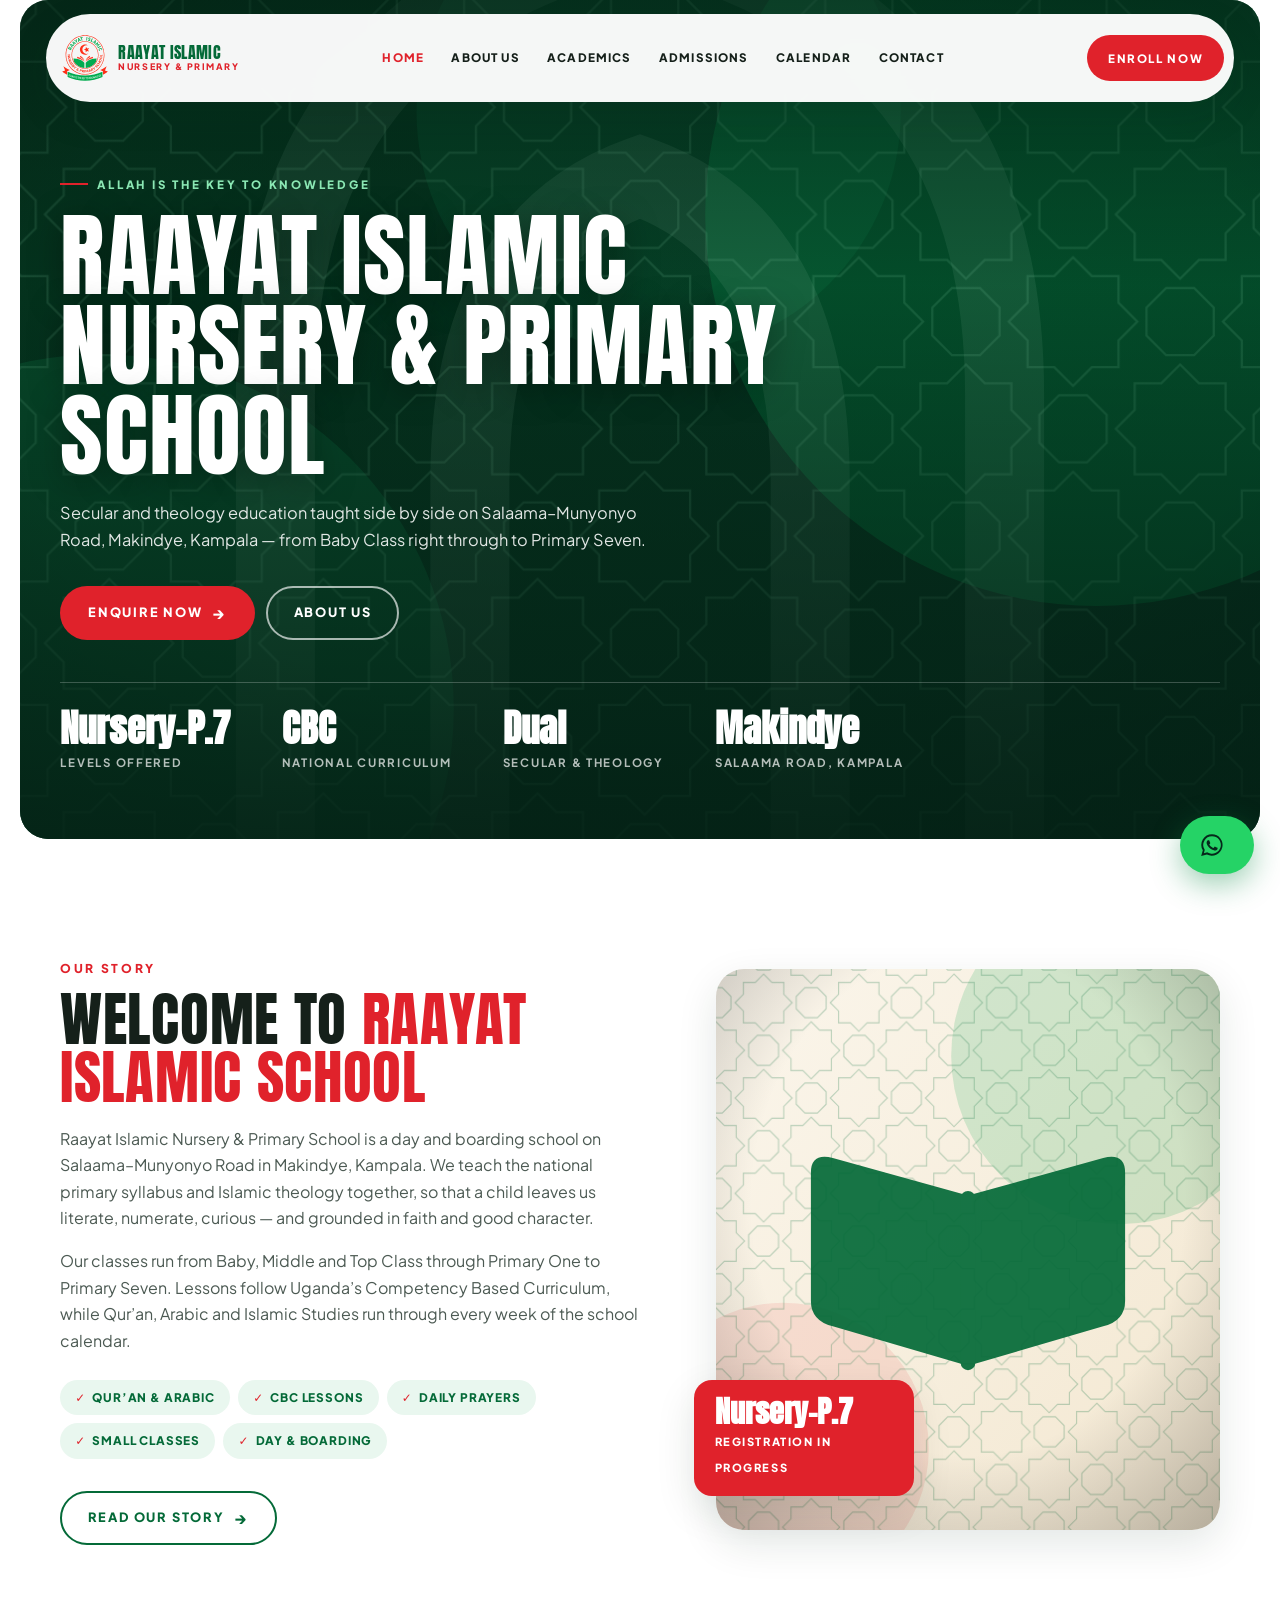
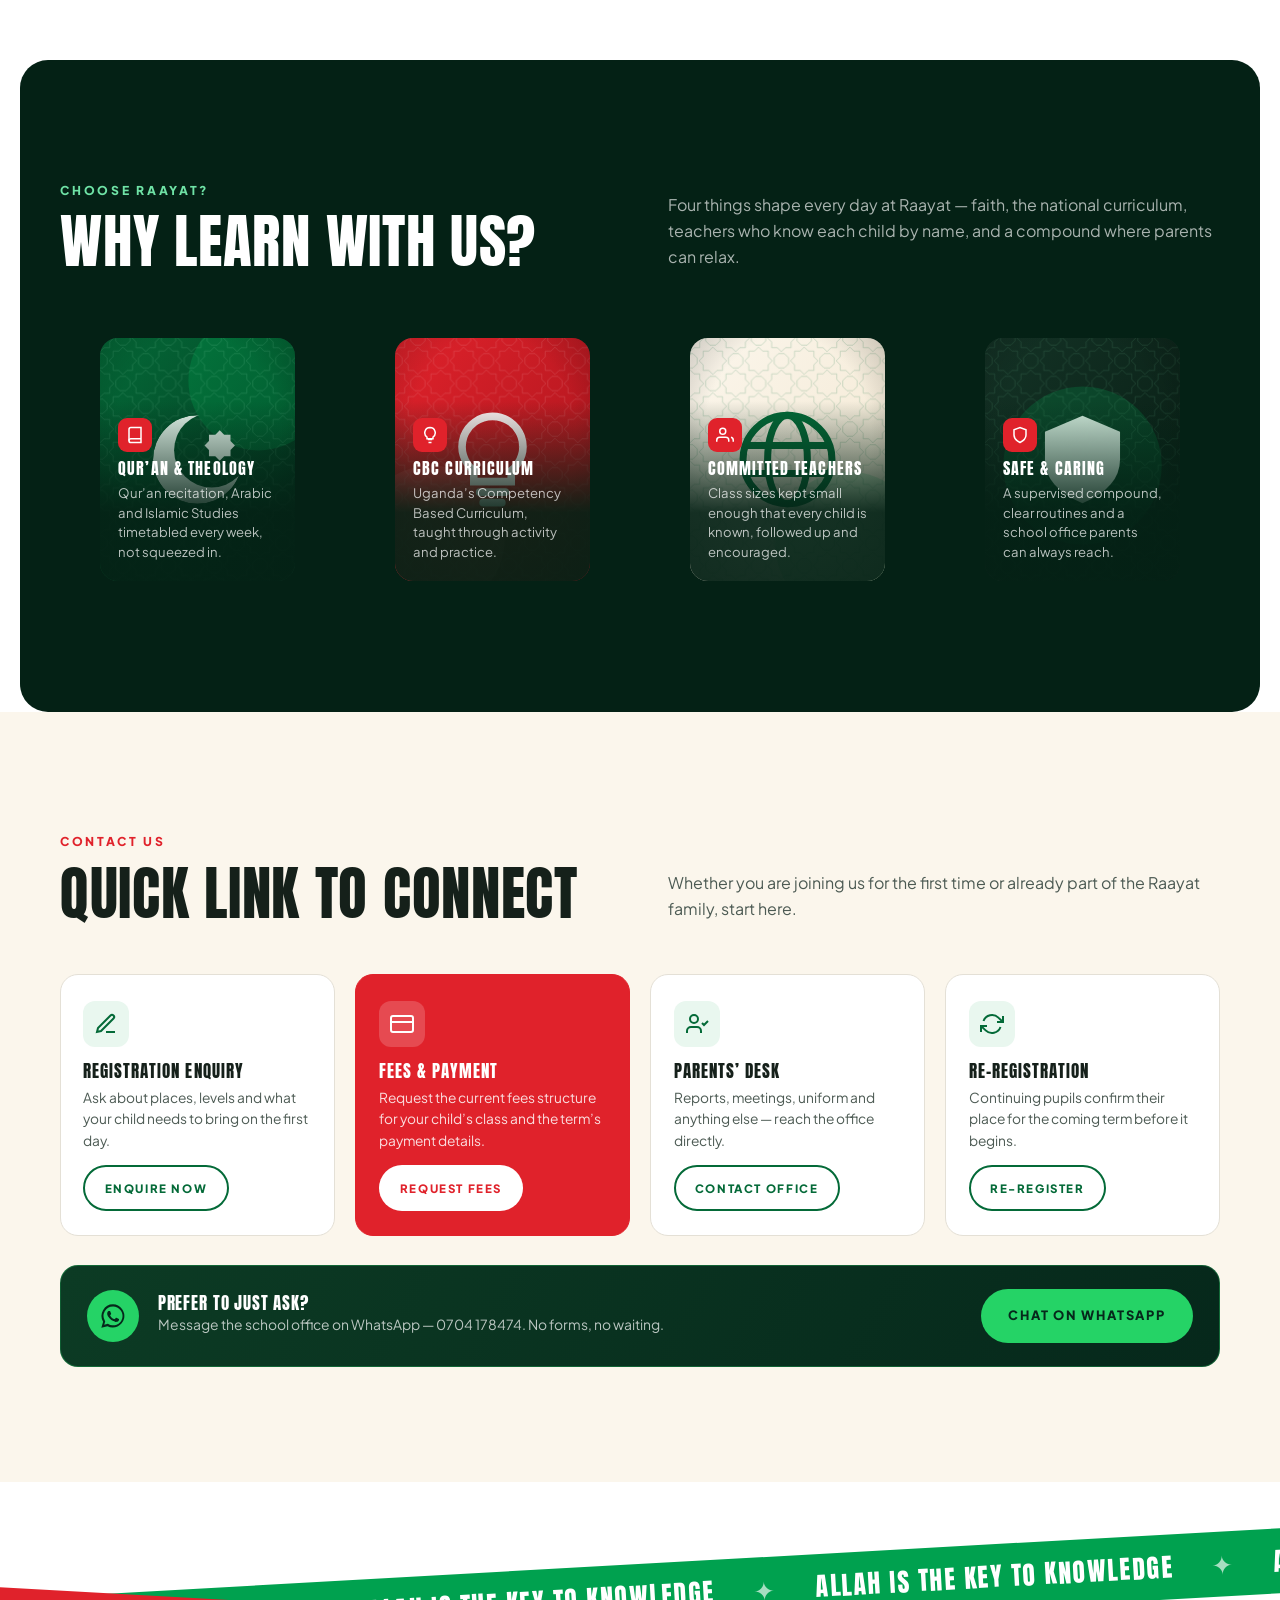
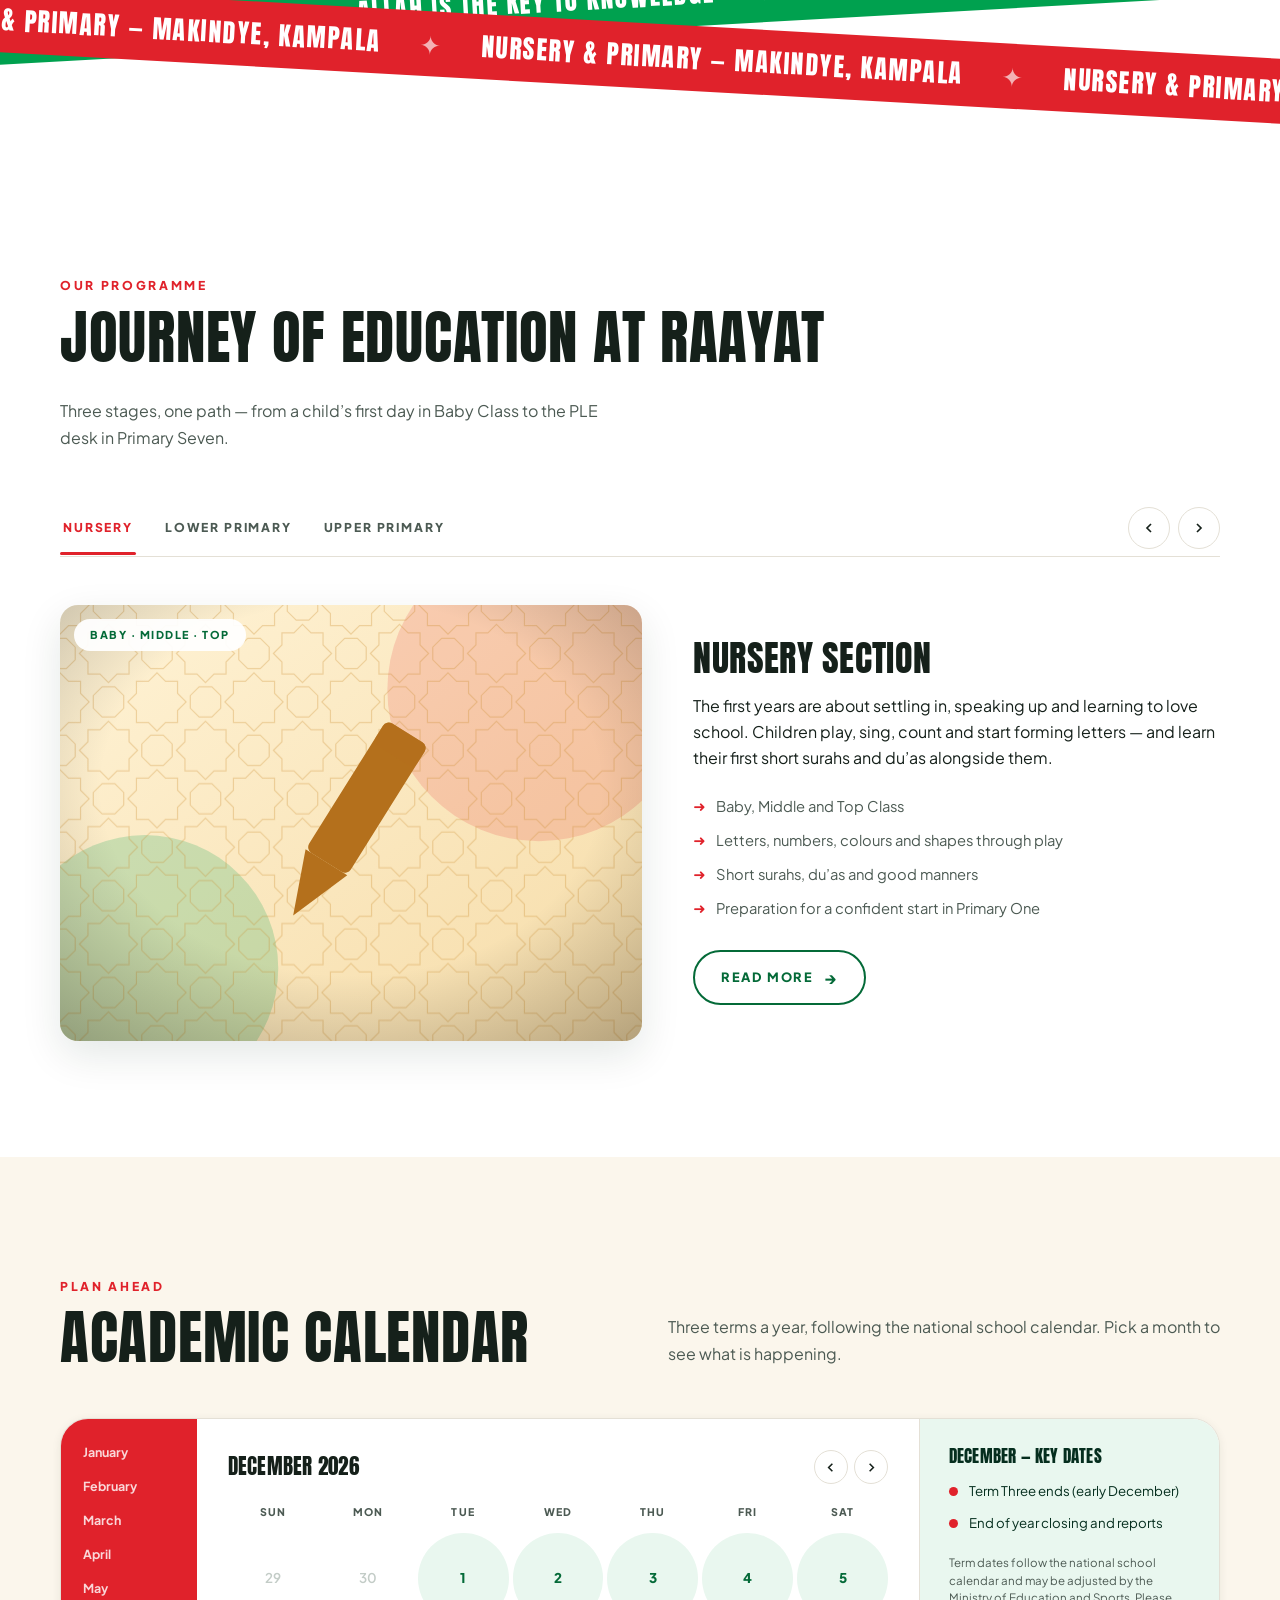
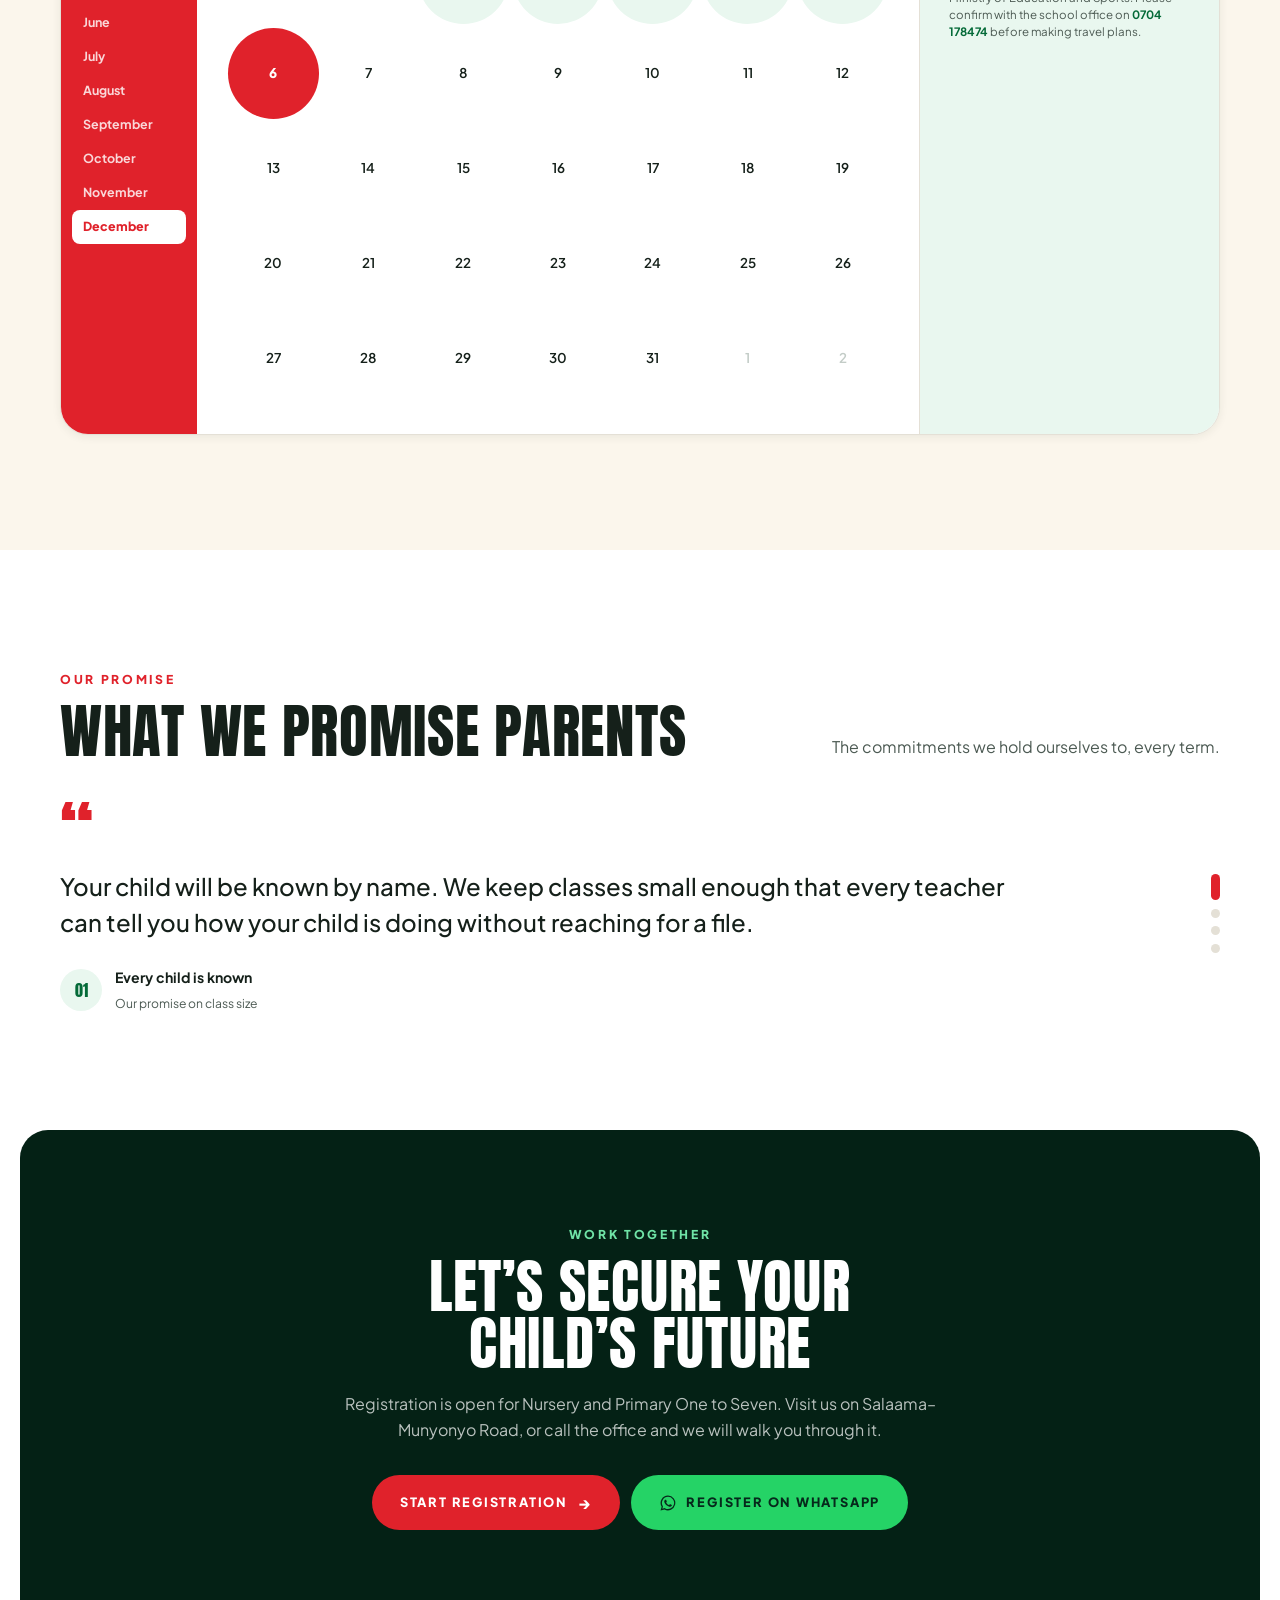
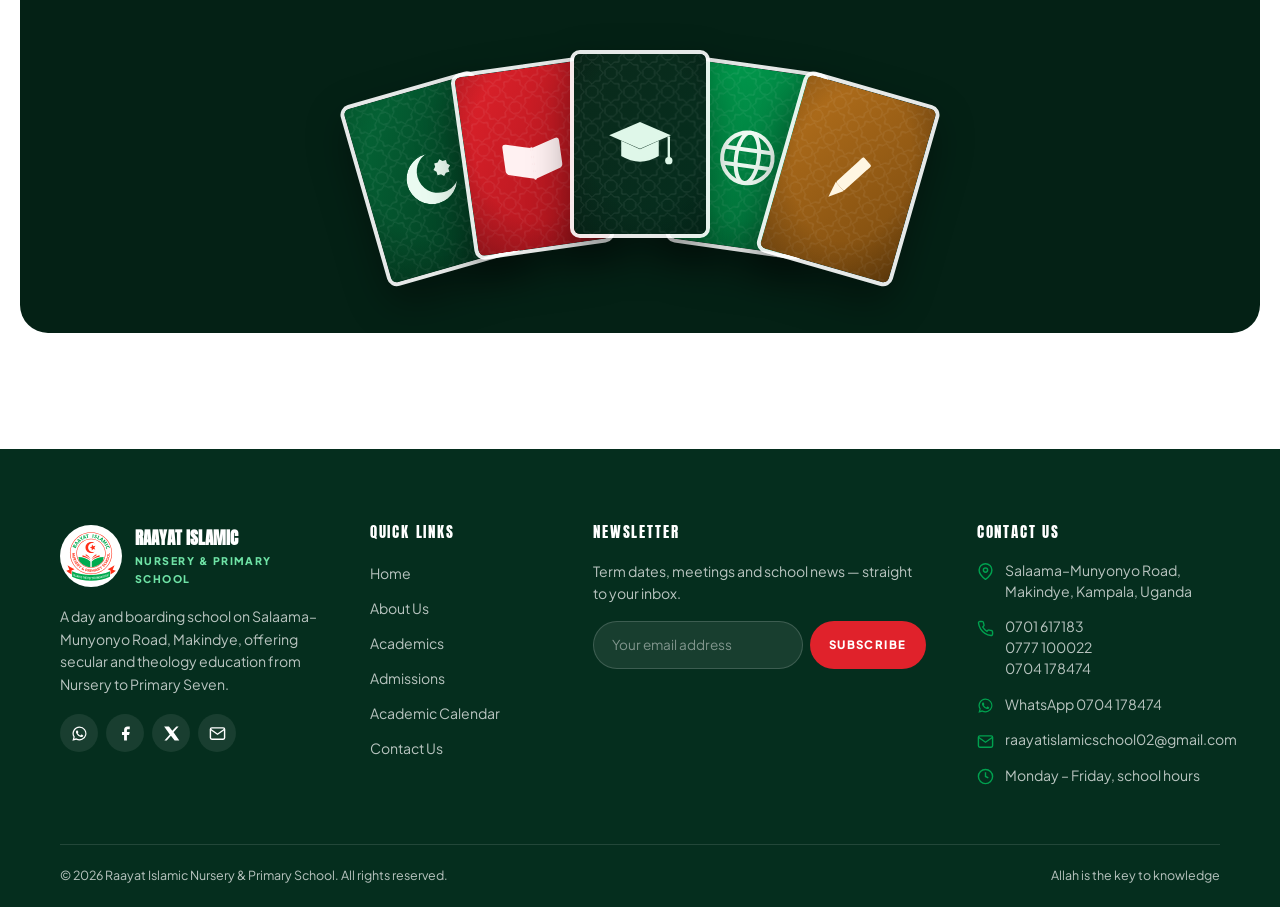
==== commit 190ac68f: "Use the school's official crest, add two numbers, day and boarding Three corrections from the school" ====
--- a/index.html
+++ b/index.html
@@ -72,8 +72,8 @@
       <span class="eyebrow">Our Story</span>
       <h2>Welcome to <span class="accent">Raayat Islamic School</span></h2>
       <p class="lead" style="margin-top:1.2rem">
-        Raayat Islamic Nursery &amp; Primary School is a day school on Salaama&ndash;Munyonyo Road in
-        Makindye, Kampala. We teach the national primary syllabus and Islamic theology together, so that
+        Raayat Islamic Nursery &amp; Primary School is a day and boarding school on
+        Salaama&ndash;Munyonyo Road in Makindye, Kampala. We teach the national primary syllabus and Islamic theology together, so that
         a child leaves us literate, numerate, curious &mdash; and grounded in faith and good character.
       </p>
       <p class="lead">
@@ -87,7 +87,7 @@
         <li>CBC lessons</li>
         <li>Daily prayers</li>
         <li>Small classes</li>
-        <li>Day school</li>
+        <li>Day &amp; boarding</li>
       </ul>
 
       <a class="btn btn--outline" href="about.html">Read Our Story <span class="arrow">&rarr;</span></a>
@@ -430,8 +430,8 @@
           <span class="badge"><img src="assets/img/logo.svg" alt=""></span>
           <span><b>Raayat Islamic</b><small>Nursery &amp; Primary School</small></span>
         </div>
-        <p>A day school on Salaama&ndash;Munyonyo Road, Makindye, offering secular and theology
-           education from Nursery to Primary Seven.</p>
+        <p>A day and boarding school on Salaama&ndash;Munyonyo Road, Makindye, offering secular
+           and theology education from Nursery to Primary Seven.</p>
         <div class="socials" style="margin-top:1.2rem">
           <a href="https://wa.me/256704178474?text=Hello%20Raayat%20Islamic%20Nursery%20%26%20Primary%20School%2C%20I%20would%20like%20to%20make%20an%20enquiry." target="_blank" rel="noopener" aria-label="WhatsApp">
             <svg viewBox="0 0 24 24" fill="currentColor"><path d="M12.04 2.02a9.9 9.9 0 0 0-8.5 14.93L2 22.1l5.3-1.39a9.9 9.9 0 1 0 4.74-18.69Zm0 1.8a8.1 8.1 0 1 1-4.1 15.08l-.3-.18-3.14.83.84-3.06-.2-.31A8.1 8.1 0 0 1 12.04 3.82Zm4.63 10.5c-.25-.13-1.48-.73-1.71-.81-.23-.09-.4-.13-.56.12-.17.25-.65.8-.8.97-.14.16-.29.18-.54.06-.25-.13-1.06-.39-2.02-1.25-.75-.66-1.25-1.48-1.4-1.73-.14-.25-.01-.38.11-.5.11-.12.25-.3.37-.44.13-.15.17-.25.25-.42.08-.17.04-.31-.02-.44-.06-.12-.56-1.35-.77-1.85-.2-.48-.4-.42-.56-.42h-.47c-.17 0-.44.06-.67.31-.23.25-.87.86-.87 2.09 0 1.23.9 2.42 1.02 2.59.13.16 1.76 2.69 4.27 3.77.6.26 1.06.41 1.42.53.6.19 1.14.16 1.57.1.48-.07 1.48-.6 1.69-1.19.21-.58.21-1.08.14-1.18-.06-.11-.23-.17-.48-.29Z"/></svg></a>
@@ -476,7 +476,11 @@
           </li>
           <li>
             <svg viewBox="0 0 24 24" fill="none" stroke="currentColor" stroke-width="2"><path d="M22 16.92v3a2 2 0 0 1-2.18 2 19.8 19.8 0 0 1-8.63-3.07 19.5 19.5 0 0 1-6-6A19.8 19.8 0 0 1 2.12 4.2 2 2 0 0 1 4.11 2h3a2 2 0 0 1 2 1.72c.13.96.36 1.9.7 2.81a2 2 0 0 1-.45 2.11L8.09 9.91a16 16 0 0 0 6 6l1.27-1.27a2 2 0 0 1 2.11-.45c.91.34 1.85.57 2.81.7A2 2 0 0 1 22 16.92z"/></svg>
-            <a href="tel:+256704178474">0704 178474</a>
+            <span>
+              <a href="tel:+256701617183">0701 617183</a><br>
+              <a href="tel:+256777100022">0777 100022</a><br>
+              <a href="tel:+256704178474">0704 178474</a>
+            </span>
           </li>
           <li>
             <svg viewBox="0 0 24 24" fill="currentColor"><path d="M12.04 2.02a9.9 9.9 0 0 0-8.5 14.93L2 22.1l5.3-1.39a9.9 9.9 0 1 0 4.74-18.69Zm0 1.8a8.1 8.1 0 1 1-4.1 15.08l-.3-.18-3.14.83.84-3.06-.2-.31A8.1 8.1 0 0 1 12.04 3.82Zm4.63 10.5c-.25-.13-1.48-.73-1.71-.81-.23-.09-.4-.13-.56.12-.17.25-.65.8-.8.97-.14.16-.29.18-.54.06-.25-.13-1.06-.39-2.02-1.25-.75-.66-1.25-1.48-1.4-1.73-.14-.25-.01-.38.11-.5.11-.12.25-.3.37-.44.13-.15.17-.25.25-.42.08-.17.04-.31-.02-.44-.06-.12-.56-1.35-.77-1.85-.2-.48-.4-.42-.56-.42h-.47c-.17 0-.44.06-.67.31-.23.25-.87.86-.87 2.09 0 1.23.9 2.42 1.02 2.59.13.16 1.76 2.69 4.27 3.77.6.26 1.06.41 1.42.53.6.19 1.14.16 1.57.1.48-.07 1.48-.6 1.69-1.19.21-.58.21-1.08.14-1.18-.06-.11-.23-.17-.48-.29Z"/></svg>
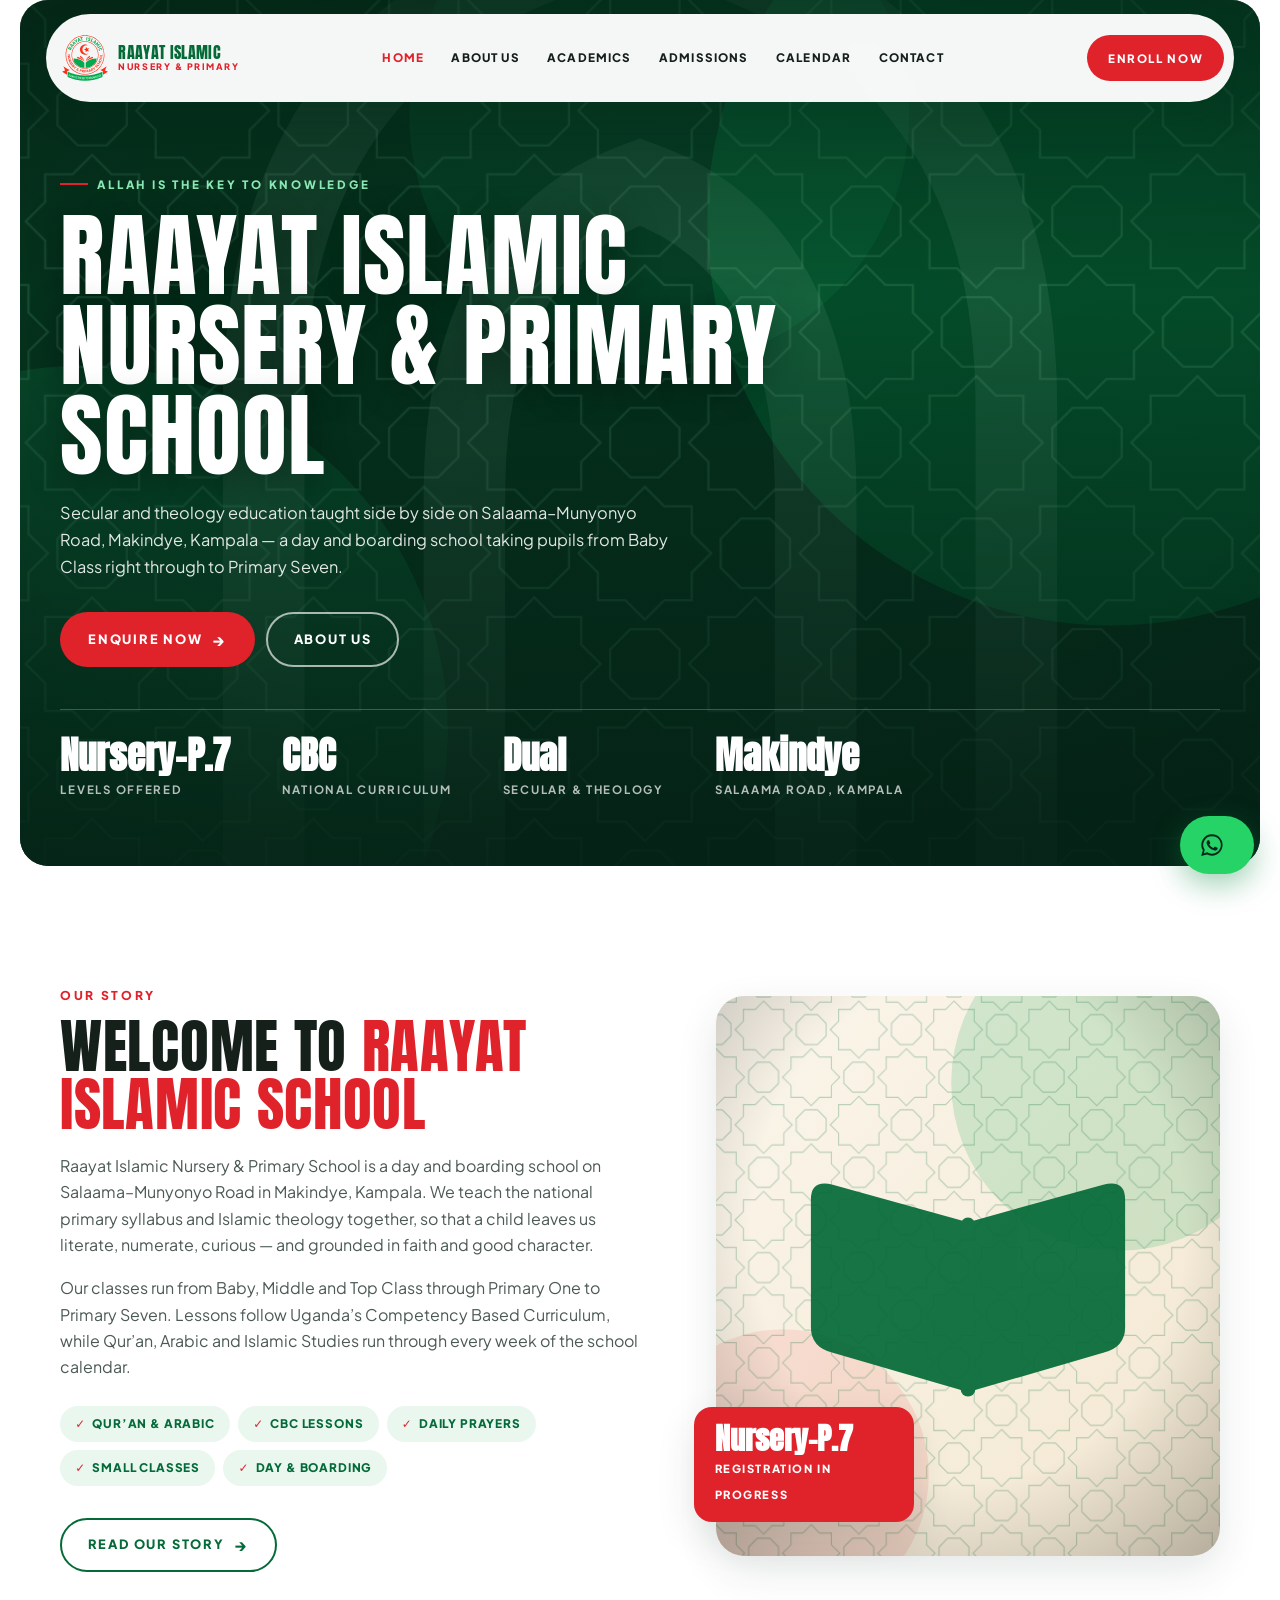
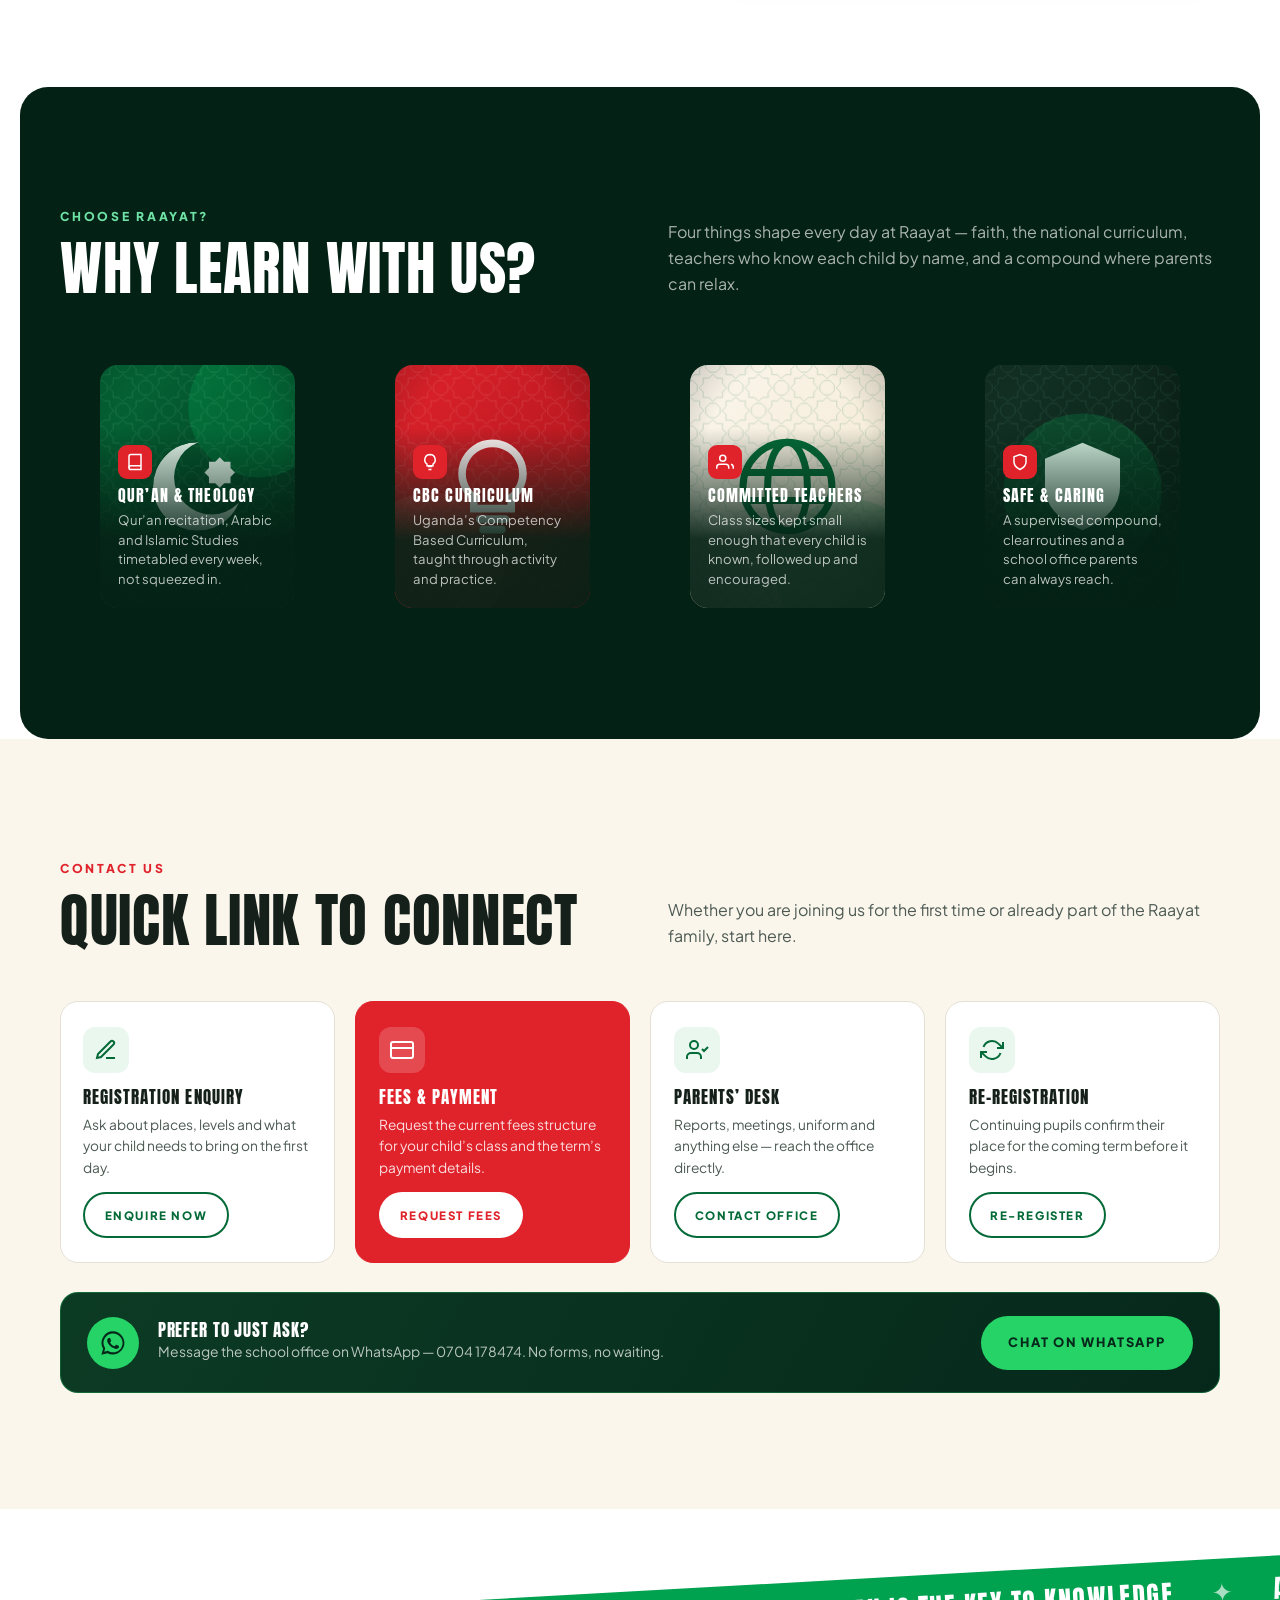
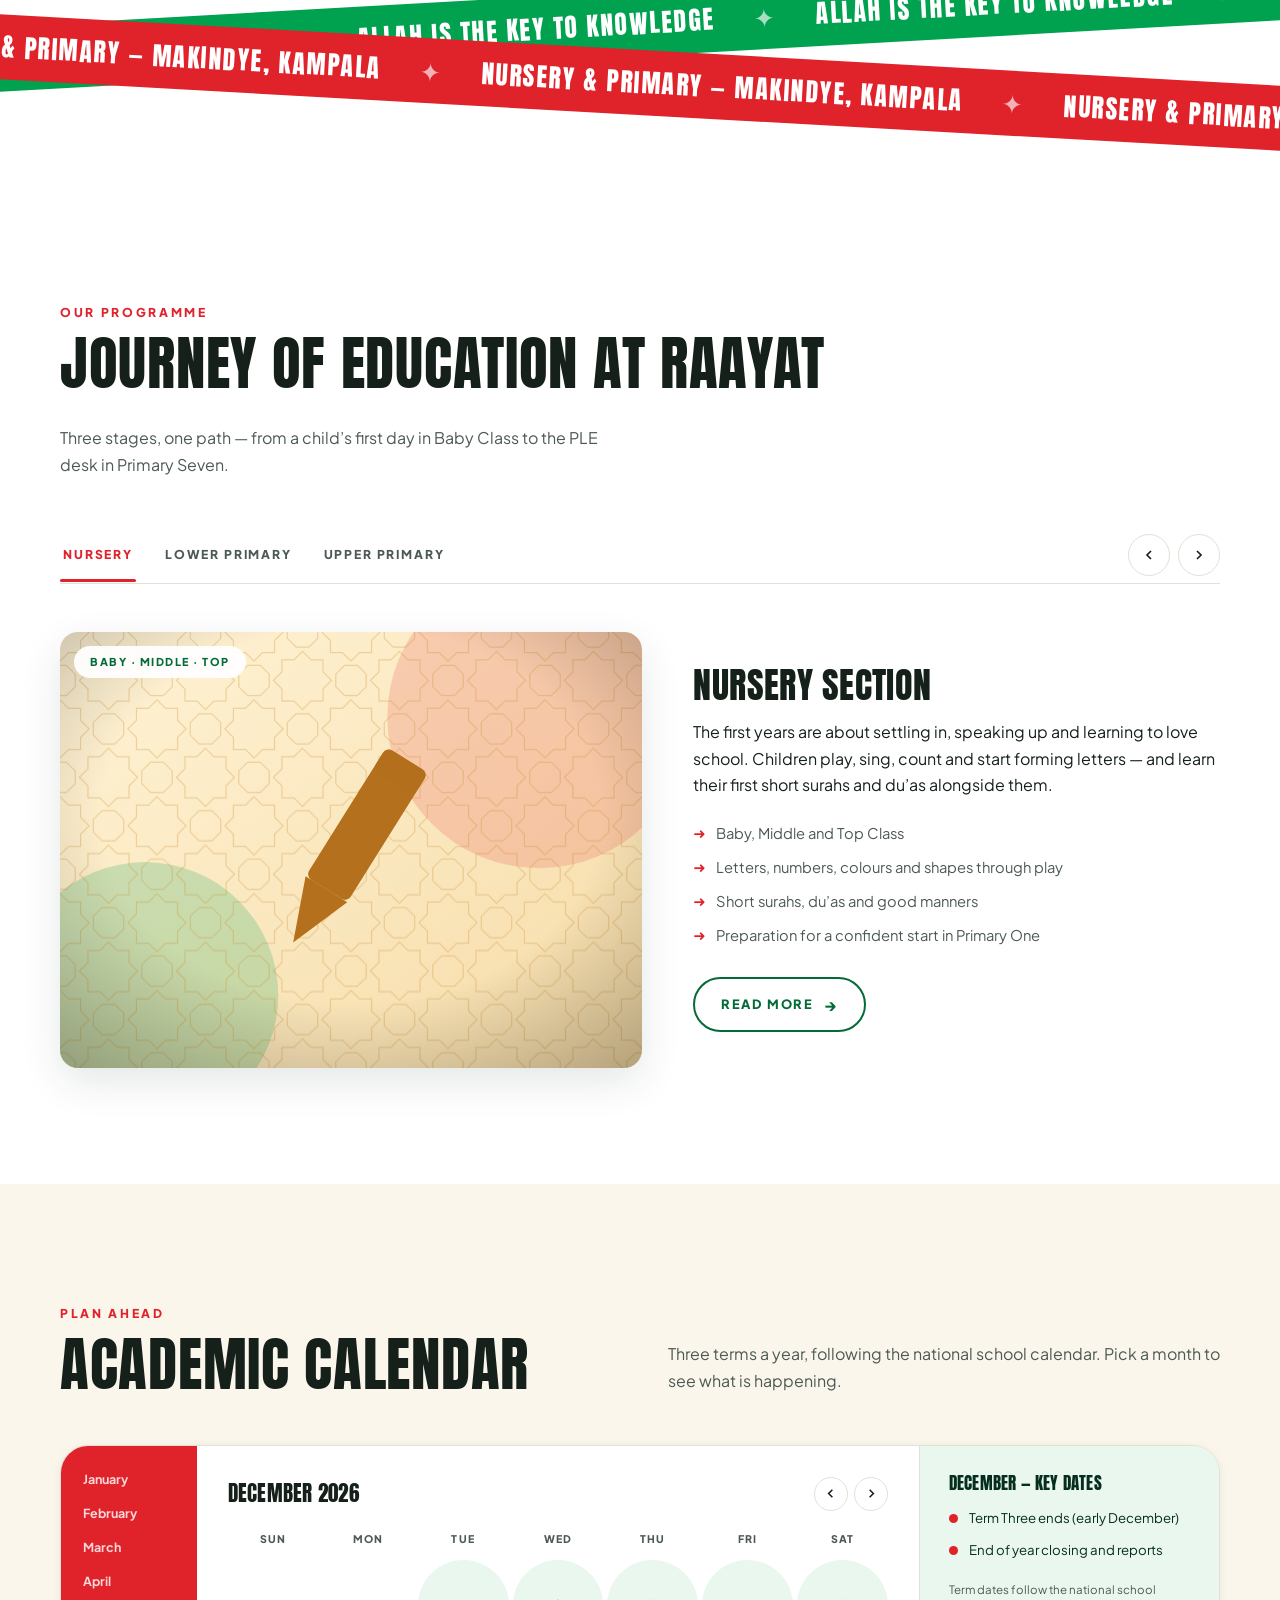
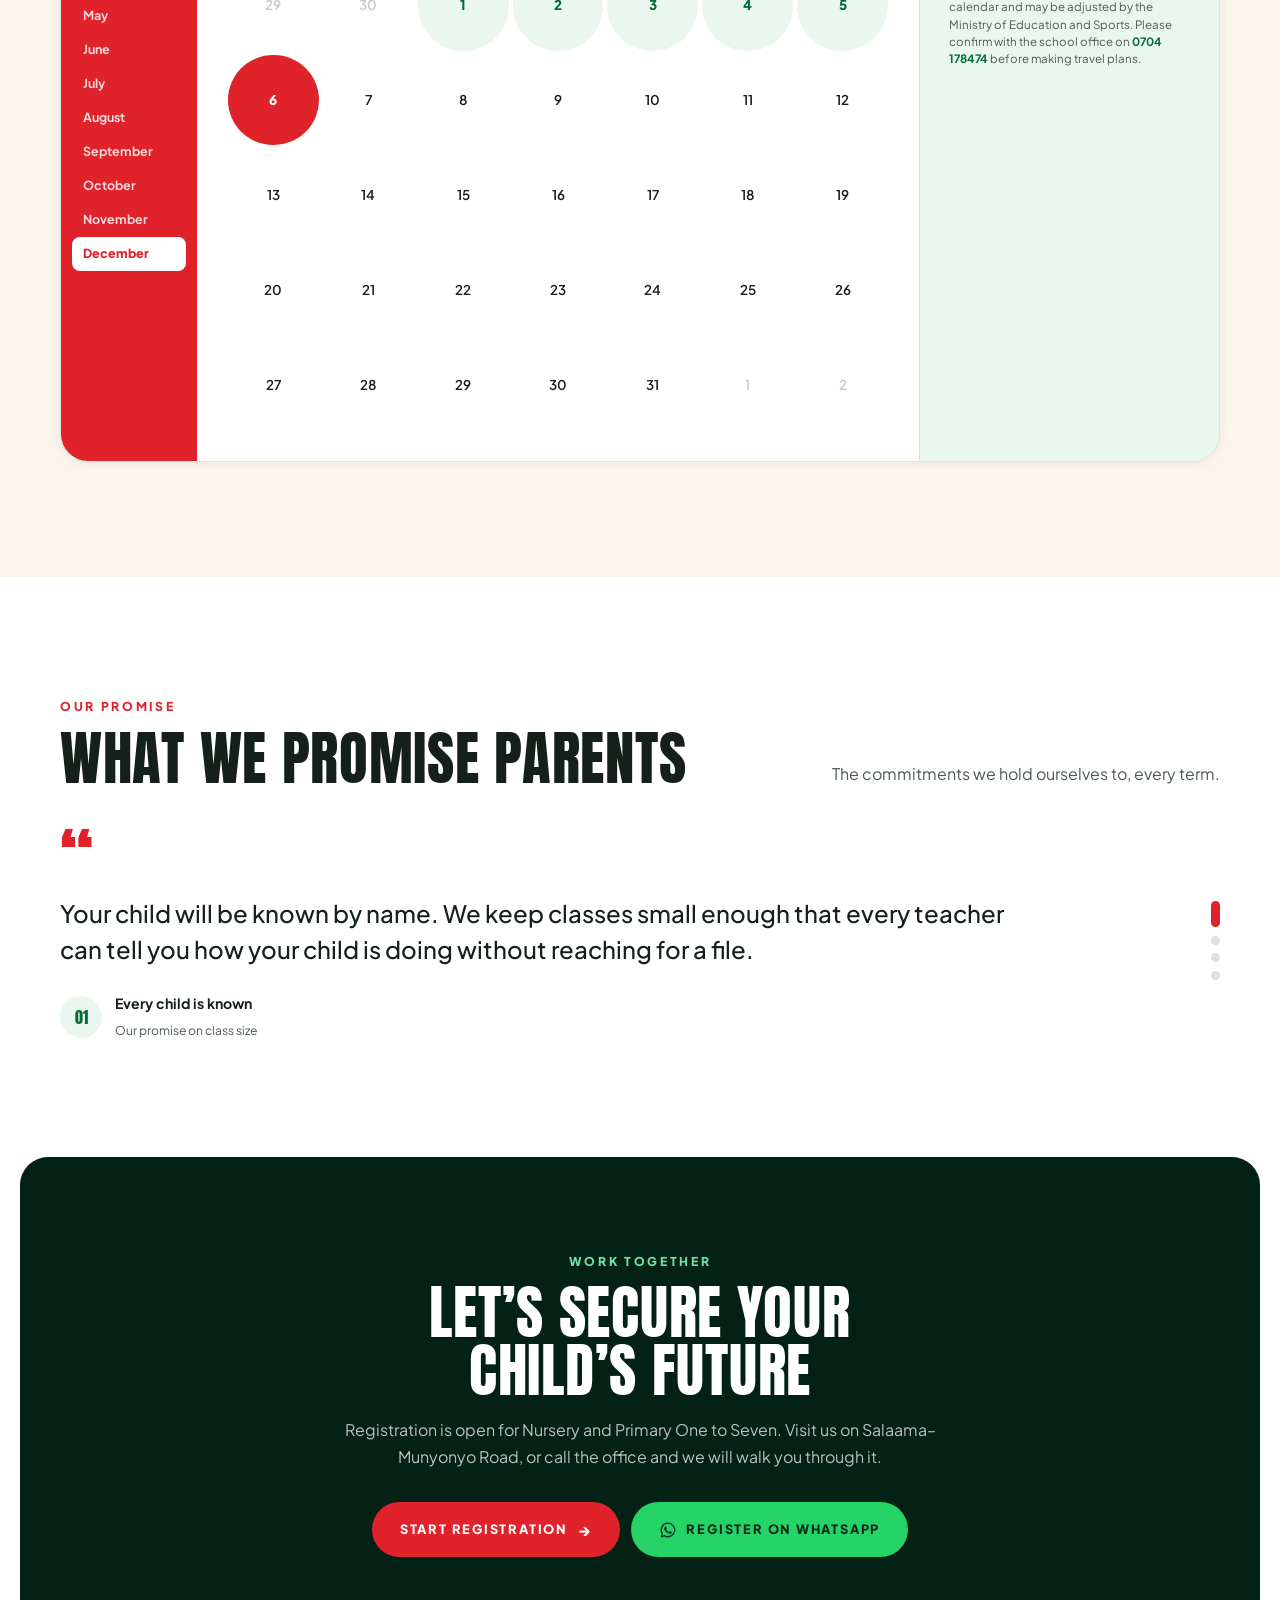
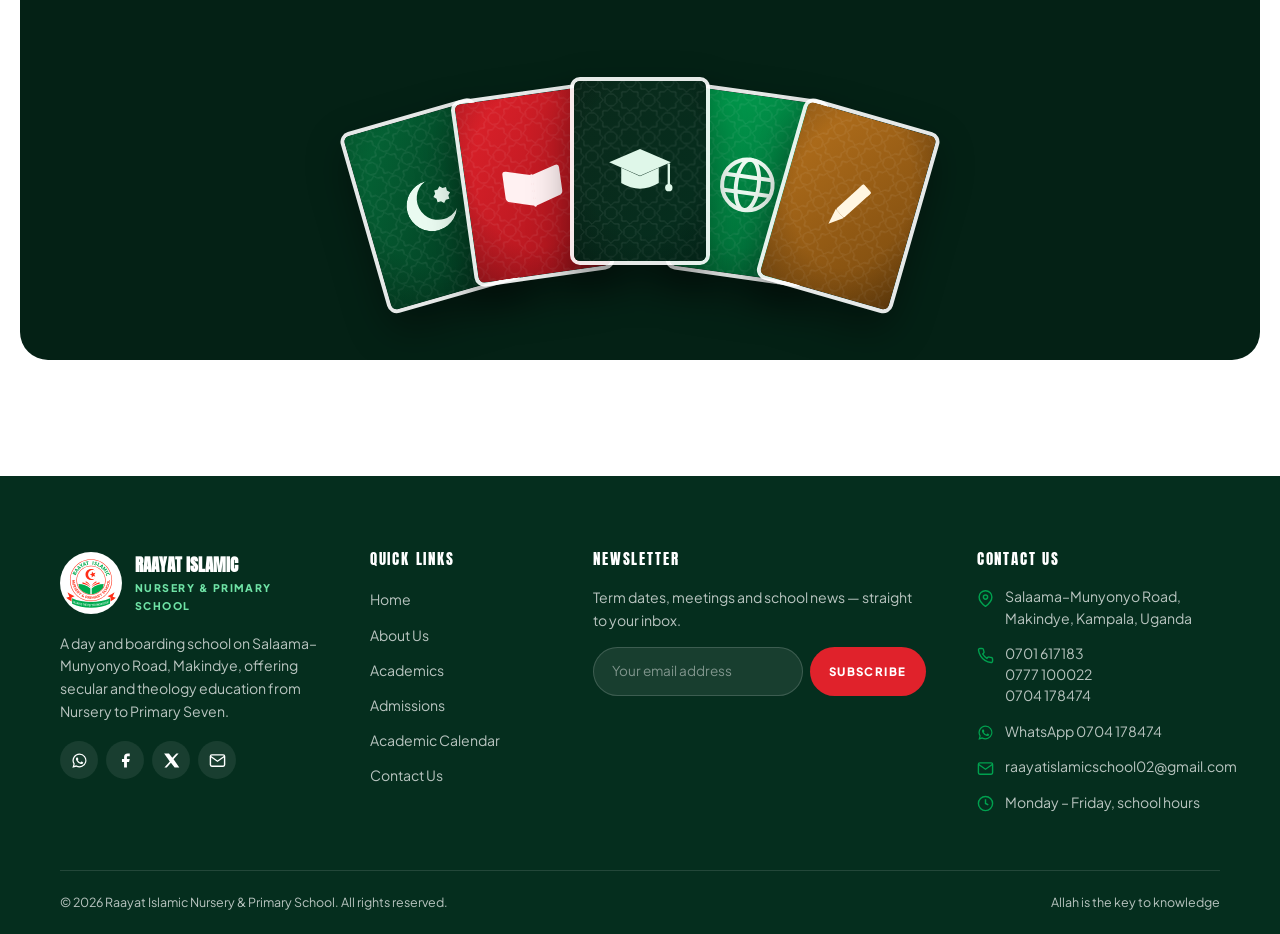
==== commit 5a4e00ad: "Say "day and boarding" in the homepage hero The hero paragraph and the meta description were the las" ====
--- a/index.html
+++ b/index.html
@@ -4,7 +4,7 @@
 <meta charset="utf-8">
 <meta name="viewport" content="width=device-width, initial-scale=1">
 <title>Raayat Islamic Nursery &amp; Primary School — Makindye, Kampala</title>
-<meta name="description" content="Raayat Islamic Nursery &amp; Primary School on Salaama–Munyonyo Road, Makindye, Kampala. Secular and theology education from Nursery to Primary Seven. Allah is the key to knowledge.">
+<meta name="description" content="Raayat Islamic Nursery &amp; Primary School on Salaama–Munyonyo Road, Makindye, Kampala. A day and boarding school offering secular and theology education from Nursery to Primary Seven. Allah is the key to knowledge.">
 <link rel="icon" href="assets/img/logo.svg">
 <link rel="preconnect" href="https://fonts.googleapis.com">
 <link rel="preconnect" href="https://fonts.gstatic.com" crossorigin>
@@ -46,7 +46,7 @@
       <span class="hero__eyebrow">Allah is the key to knowledge</span>
       <h1>Raayat Islamic Nursery &amp; Primary School</h1>
       <p class="hero__sub">Secular and theology education taught side by side on Salaama–Munyonyo Road,
-         Makindye, Kampala — from Baby Class right through to Primary Seven.</p>
+         Makindye, Kampala — a day and boarding school taking pupils from Baby Class right through to Primary Seven.</p>
 
       <div class="hero__actions">
         <a class="btn btn--red" href="admissions.html">Enquire Now <span class="arrow">&rarr;</span></a>
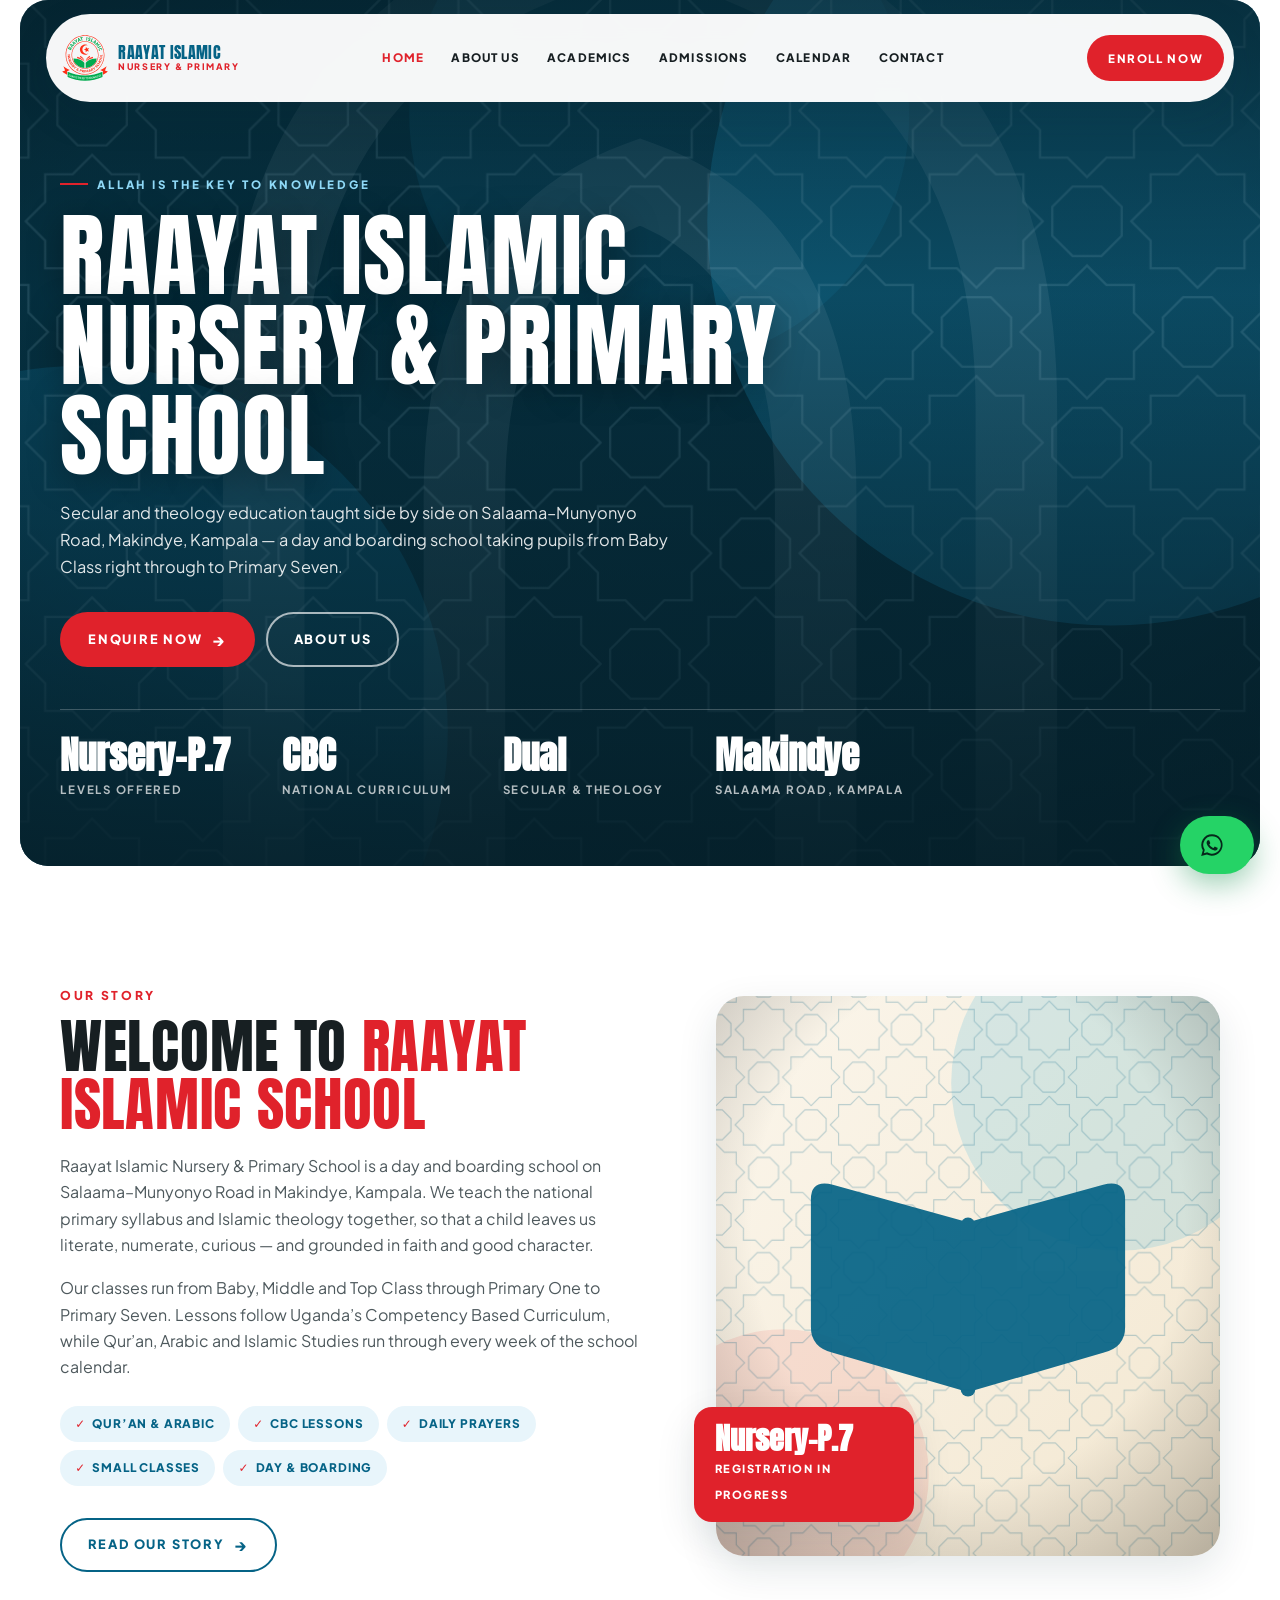
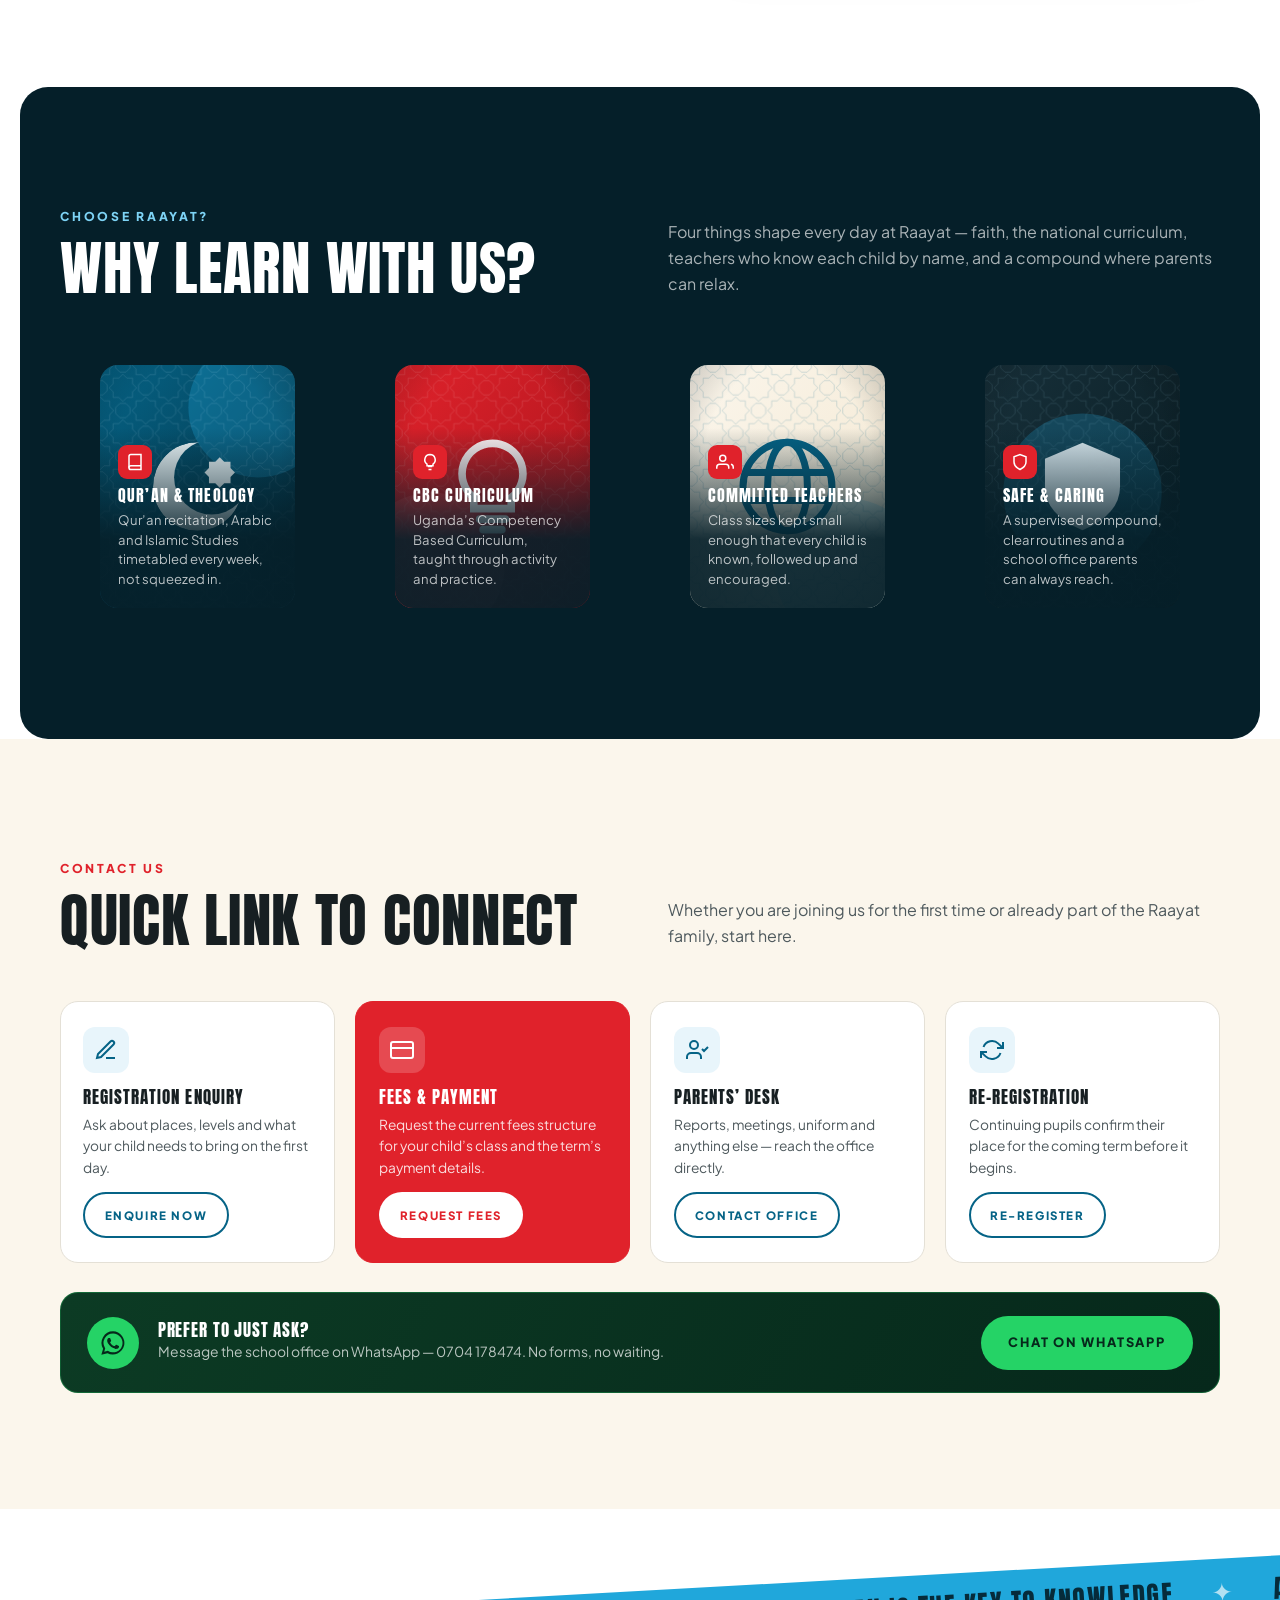
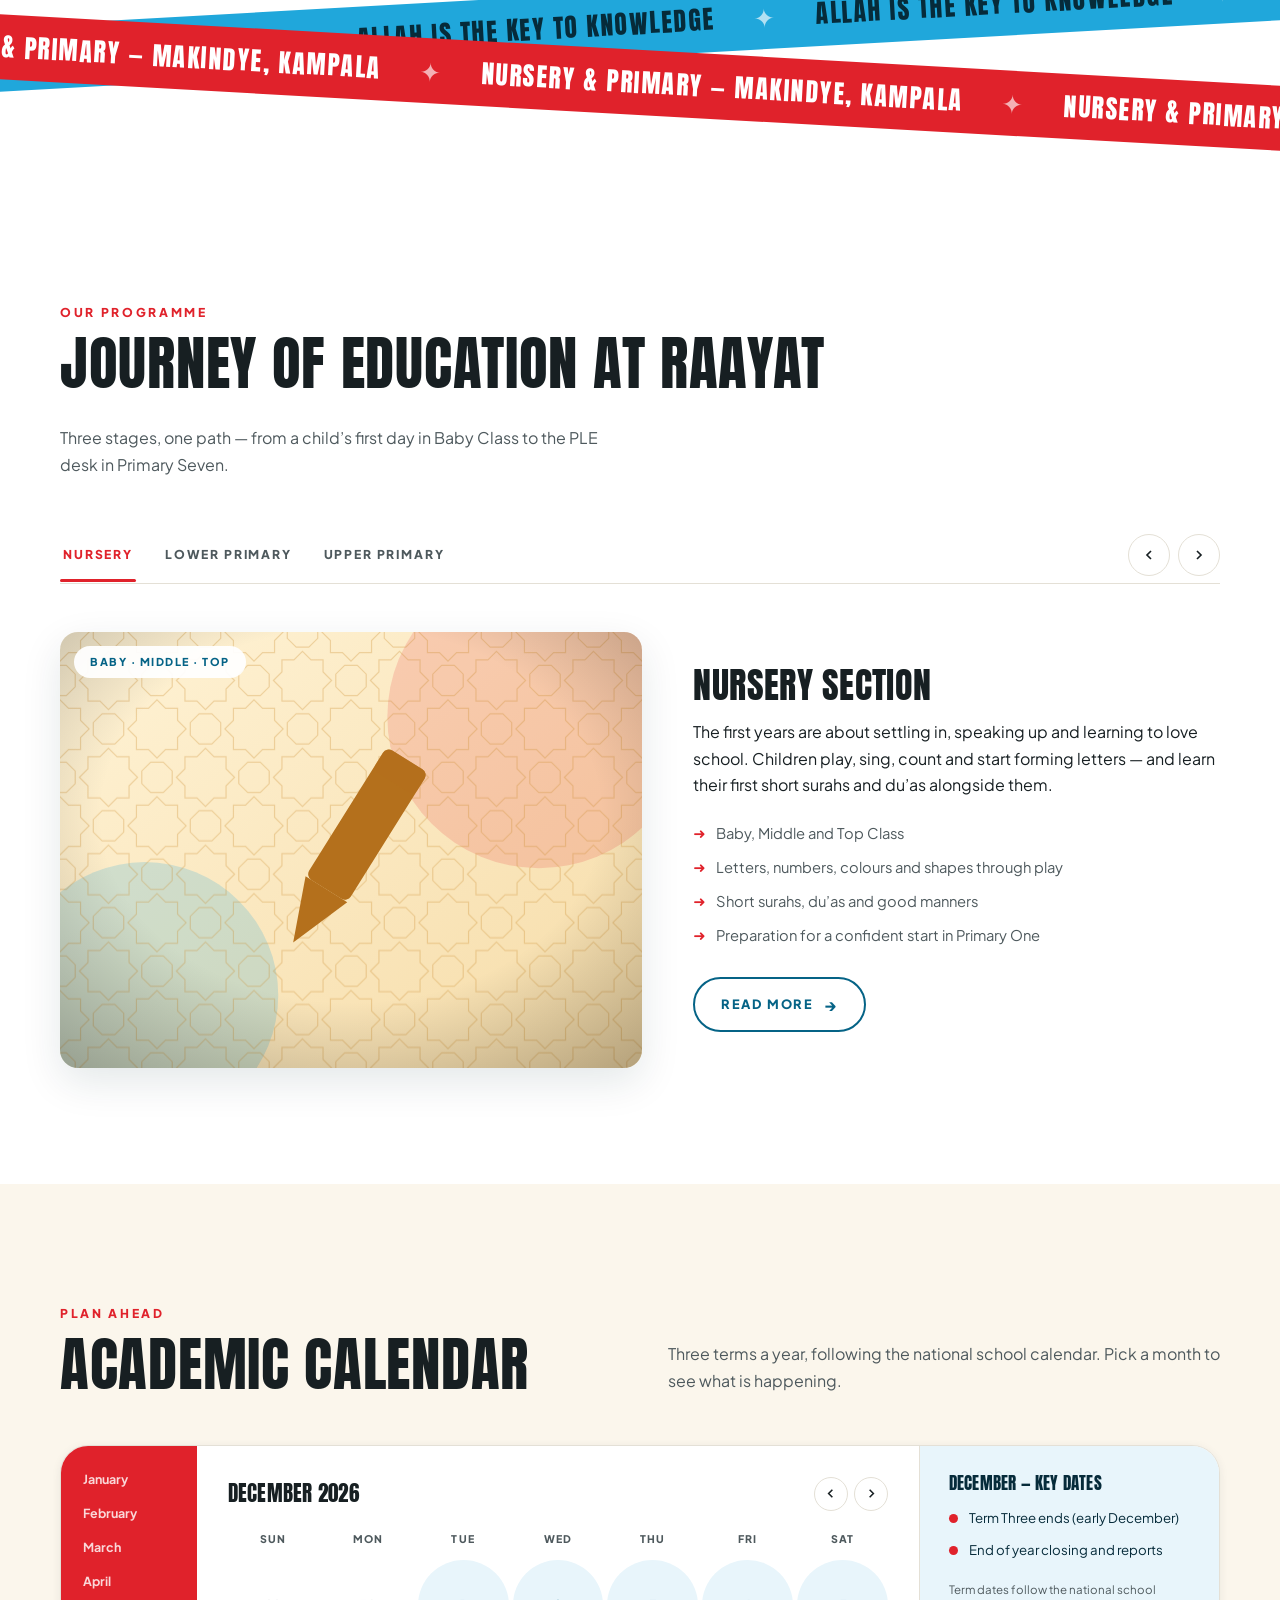
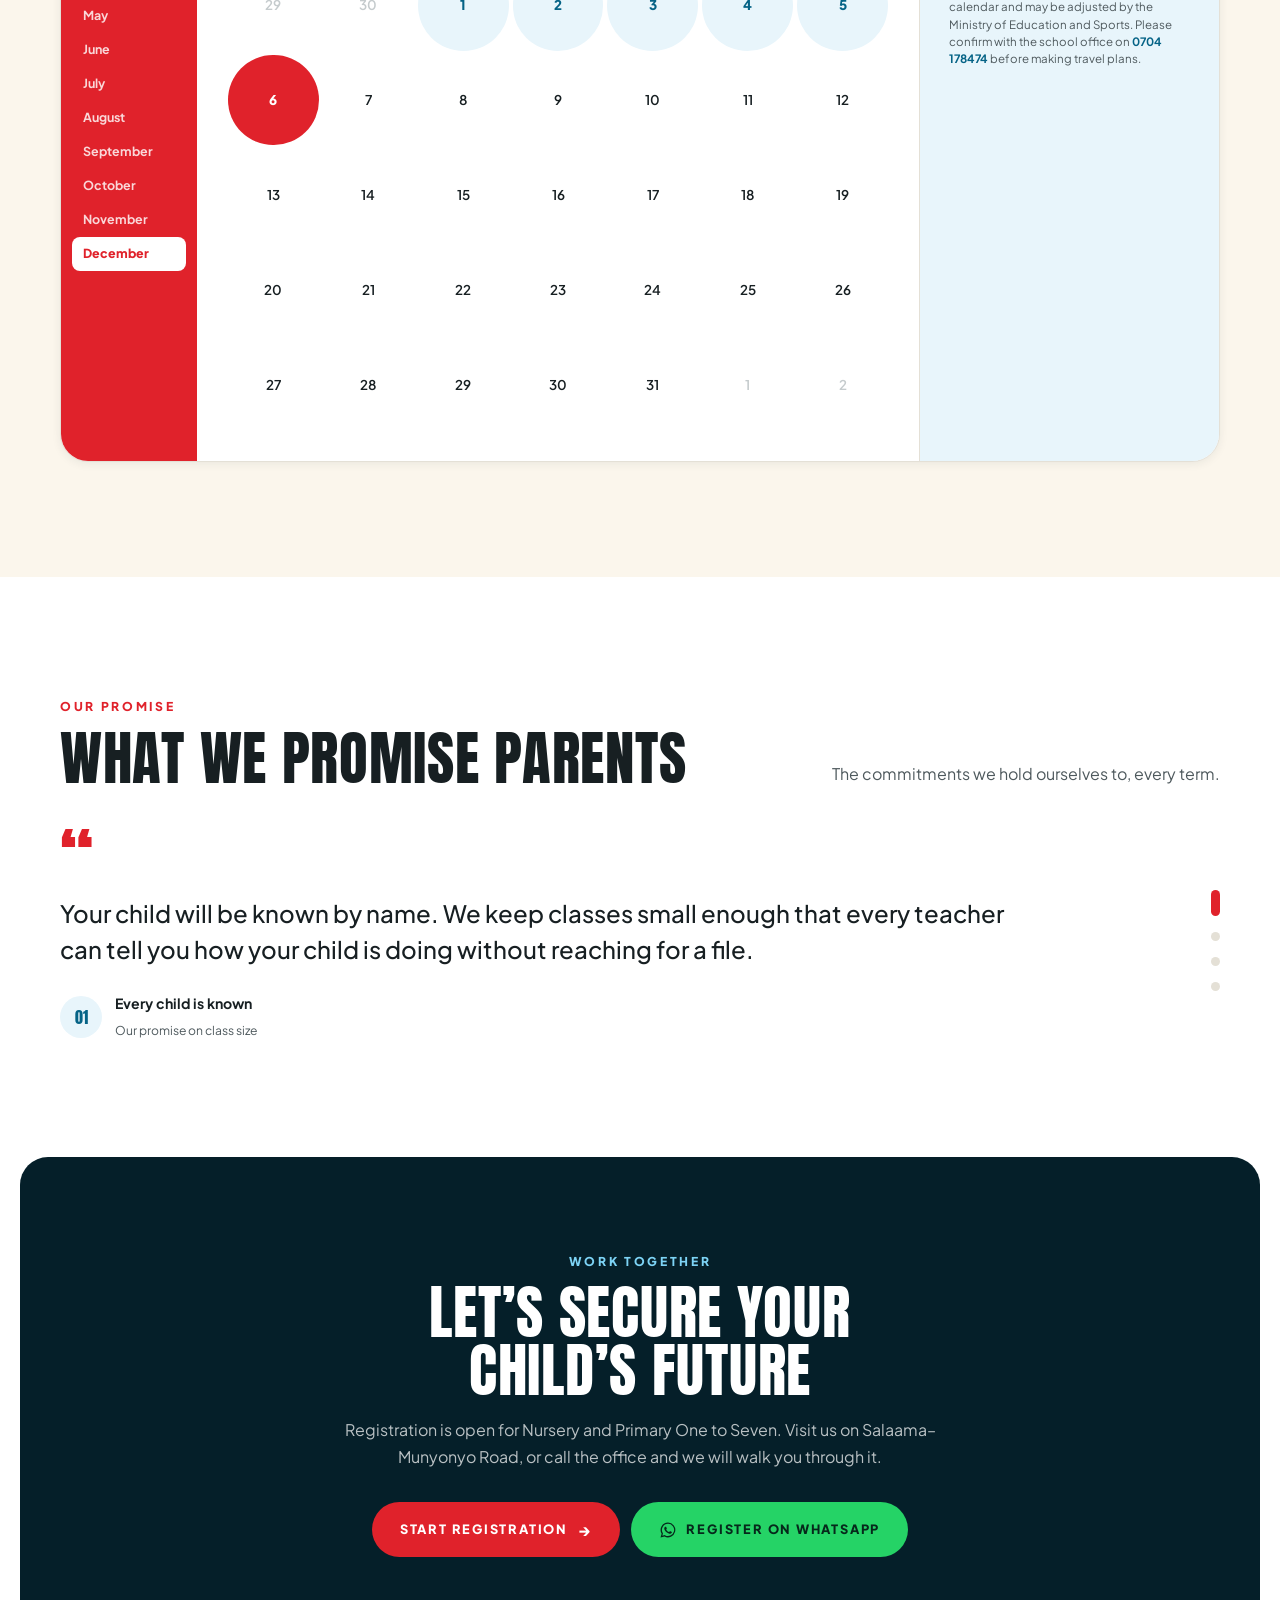
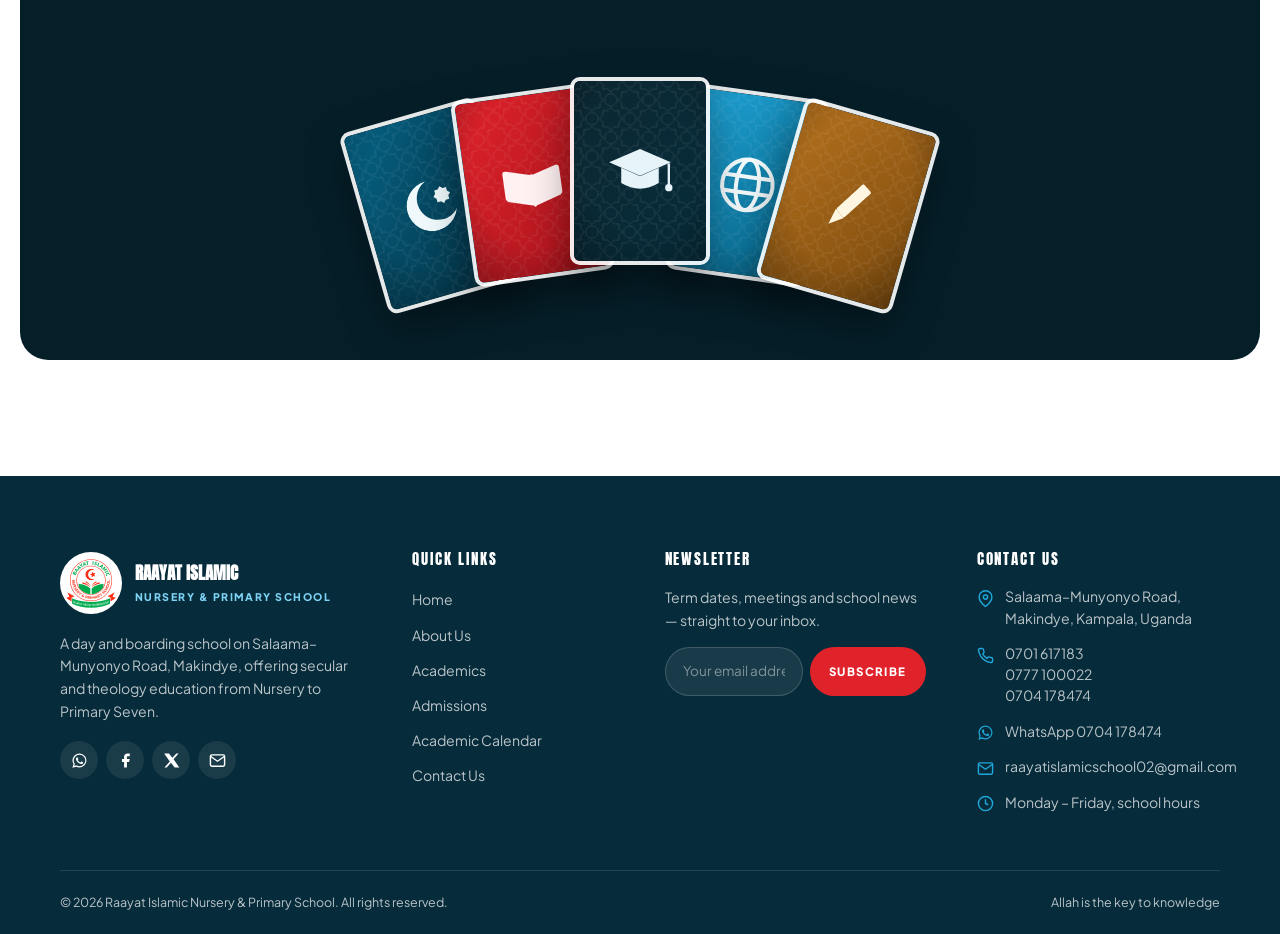
==== commit 1bcacfdb: "Switch the site from green to sky blue, and fix narrow-phone layout The site's colour moves from the" ====
--- a/index.html
+++ b/index.html
@@ -94,7 +94,7 @@
     </div>
 
     <figure class="welcome__media reveal" style="margin:0">
-      <img src="assets/img/welcome.svg" alt="Open book motif in the school's green and red colours">
+      <img src="assets/img/welcome.svg" alt="Open book motif in the school's blue and red colours">
       <figcaption class="welcome__badge">
         <b>Nursery&ndash;P.7</b>
         <span>Registration in progress</span>
@@ -341,7 +341,7 @@
         <ul class="cal__events" id="calEvents"></ul>
         <p class="cal__note">Term dates follow the national school calendar and may be adjusted by the
            Ministry of Education and Sports. Please confirm with the school office on
-           <a href="tel:+256704178474" style="color:var(--green-deep);font-weight:700">0704 178474</a>
+           <a href="tel:+256704178474" style="color:var(--brand-deep);font-weight:700">0704 178474</a>
            before making travel plans.</p>
       </aside>
     </div>
--- a/assets/css/styles.css
+++ b/assets/css/styles.css
@@ -10,12 +10,17 @@
 
 /* 1. Tokens ------------------------------------------------------------- */
 :root {
-  --green:        #00A14F;
-  --green-mid:    #04813F;
-  --green-deep:   #046A38;
-  --green-ink:    #052E1E;
-  --green-black:  #042115;
-  --green-wash:   #E9F7EF;
+  /* Sky blue #20A7DB, chosen 2026-11-25 to replace the signboard green.
+     --brand is that colour as given; it is too light to carry white text
+     (2.8:1), so text on it uses --brand-ink, and white text sits on
+     --brand-deep or darker. The crest (logo.svg) stays green and red. */
+  --brand:        #20A7DB;
+  --brand-mid:    #0577A4;
+  --brand-deep:   #056386;
+  --brand-ink:    #062B3A;
+  --brand-black:  #051F29;
+  --brand-wash:   #E8F5FB;
+  --brand-light:  #7DD3F5;   /* small text on --brand-ink and on dark photo overlays */
 
   --red:          #E0222B;
   --red-deep:     #A5131B;
@@ -24,8 +29,8 @@
   --cream:        #FBF6EC;
   --sand:         #F3E7D0;
   --paper:        #FFFFFF;
-  --ink:          #15201A;
-  --ink-soft:     #4C5A53;
+  --ink:          #171F22;
+  --ink-soft:     #4E595D;
   --line:         #E4E0D6;
 
   --gold:         #C9892B;
@@ -38,9 +43,9 @@
   --r-lg: 28px;
   --r-xl: 40px;
 
-  --shadow-sm: 0 2px 10px rgba(5, 46, 30, .07);
-  --shadow-md: 0 14px 40px rgba(5, 46, 30, .11);
-  --shadow-lg: 0 28px 70px rgba(5, 46, 30, .17);
+  --shadow-sm: 0 2px 10px rgba(6, 43, 58, .07);
+  --shadow-md: 0 14px 40px rgba(6, 43, 58, .11);
+  --shadow-lg: 0 28px 70px rgba(6, 43, 58, .17);
 
   --wrap: 1240px;
   --gutter: clamp(16px, 4vw, 40px);
@@ -65,6 +70,12 @@
 
 img, svg { display: block; max-width: 100%; }
 a { color: inherit; text-decoration: none; }
+/* The school's email is one 31-character word. Without this it cannot wrap,
+   and on phones under ~370px it pushes cards and the footer past the screen
+   edge, where body's overflow-x clips them. "anywhere" (not "break-word")
+   also lets the grid and flex boxes holding it shrink. Phones only: on wider
+   screens it would let the footer column shrink and break the address. */
+@media (max-width: 640px) { a[href^="mailto:"] { overflow-wrap: anywhere; } }
 button { font: inherit; cursor: pointer; }
 
 h1, h2, h3, h4 {
@@ -101,12 +112,12 @@
   color: var(--red);
   margin: 0 0 .85rem;
 }
-.eyebrow--light { color: #6FE3A6; }
+.eyebrow--light { color: var(--brand-light); }
 
 .lead { font-size: clamp(1rem, 1.25vw, 1.1rem); color: var(--ink-soft); max-width: 62ch; }
 
 .accent { color: var(--red); }
-.accent-green { color: var(--green); }
+.accent-brand { color: var(--brand); }
 
 .sr-only {
   position: absolute; width: 1px; height: 1px;
@@ -138,12 +149,12 @@
 
 .btn--red     { background: var(--red); color: #fff; }
 .btn--red:hover { background: var(--red-deep); }
-.btn--green   { background: var(--green); color: #fff; }
-.btn--green:hover { background: var(--green-deep); }
+.btn--brand   { background: var(--brand); color: var(--brand-ink); }
+.btn--brand:hover { background: var(--brand-deep); color: #fff; }
 .btn--ghost   { border-color: rgba(255,255,255,.65); color: #fff; }
-.btn--ghost:hover { background: #fff; color: var(--green-ink); border-color: #fff; }
-.btn--outline { border-color: var(--green-deep); color: var(--green-deep); }
-.btn--outline:hover { background: var(--green-deep); color: #fff; }
+.btn--ghost:hover { background: #fff; color: var(--brand-ink); border-color: #fff; }
+.btn--outline { border-color: var(--brand-deep); color: var(--brand-deep); }
+.btn--outline:hover { background: var(--brand-deep); color: #fff; }
 .btn--sm { padding: .72rem 1.2rem; font-size: .72rem; }
 
 /* 4. Navbar & hero ------------------------------------------------------- */
@@ -168,7 +179,7 @@
   content: "";
   position: absolute; inset: 0; z-index: -1;
   background:
-    linear-gradient(180deg, rgba(4,33,21,.62) 0%, rgba(4,33,21,.18) 34%, rgba(4,33,21,.86) 100%);
+    linear-gradient(180deg, rgba(5,31,41,.62) 0%, rgba(5,31,41,.18) 34%, rgba(5,31,41,.86) 100%);
 }
 
 /* nav */
@@ -195,7 +206,7 @@
   font-family: var(--font-display);
   font-size: .98rem;
   letter-spacing: .02em;
-  color: var(--green-deep);
+  color: var(--brand-deep);
   text-transform: uppercase;
 }
 .brand__sub {
@@ -225,15 +236,15 @@
   color: var(--ink);
   transition: background-color .18s ease, color .18s ease;
 }
-.nav__links a:hover { background: var(--green-wash); color: var(--green-deep); }
+.nav__links a:hover { background: var(--brand-wash); color: var(--brand-deep); }
 .nav__links a.is-active { color: var(--red); }
 
 .nav__toggle {
   display: none;
   width: 44px; height: 44px;
   border: 0; border-radius: 50%;
-  background: var(--green-wash);
-  color: var(--green-deep);
+  background: var(--brand-wash);
+  color: var(--brand-deep);
   align-items: center; justify-content: center;
 }
 .nav__toggle span,
@@ -262,7 +273,7 @@
 .hero__eyebrow {
   display: inline-flex; align-items: center; gap: .55rem;
   font-size: .72rem; font-weight: 800; letter-spacing: .24em;
-  text-transform: uppercase; color: #8BE8B4; margin-bottom: 1rem;
+  text-transform: uppercase; color: #8FD9F7; margin-bottom: 1rem;
 }
 .hero__eyebrow::before { content: ""; width: 28px; height: 2px; background: var(--red); }
 .hero h1 { max-width: 16ch; text-shadow: 0 6px 34px rgba(0,0,0,.35); }
@@ -313,7 +324,7 @@
 .pills { display: flex; flex-wrap: wrap; gap: .5rem; margin: 1.6rem 0 2rem; padding: 0; list-style: none; }
 .pills li {
   display: inline-flex; align-items: center; gap: .4rem;
-  background: var(--green-wash); color: var(--green-deep);
+  background: var(--brand-wash); color: var(--brand-deep);
   border-radius: 999px; padding: .5rem .95rem;
   font-size: .74rem; font-weight: 800; letter-spacing: .07em; text-transform: uppercase;
 }
@@ -321,7 +332,7 @@
 
 /* 6. Why learn with us (dark) -------------------------------------------- */
 .dark {
-  background: var(--green-black);
+  background: var(--brand-black);
   color: #fff;
   border-radius: var(--r-lg);
   margin-inline: clamp(10px, 1.6vw, 26px);
@@ -330,6 +341,7 @@
 .section-head { display: flex; align-items: flex-end; justify-content: space-between; gap: 2rem; flex-wrap: wrap; margin-bottom: clamp(2rem, 4vw, 3.4rem); }
 .section-head p { max-width: 46ch; color: var(--ink-soft); }
 .dark .section-head p { color: rgba(255,255,255,.66); }
+.dark .prose p, .dark .prose li { color: rgba(255,255,255,.75); }   /* .prose's grey is for light sections */
 
 .why__grid {
   display: grid;
@@ -348,7 +360,7 @@
 .why__card figcaption {
   position: absolute; inset: auto 0 0 0;
   padding: 1.1rem 1.1rem 1.2rem;
-  background: linear-gradient(180deg, rgba(4,33,21,0) 0%, rgba(4,33,21,.92) 62%);
+  background: linear-gradient(180deg, rgba(5,31,41,0) 0%, rgba(5,31,41,.92) 62%);
 }
 .why__icon {
   width: 34px; height: 34px; margin-bottom: .55rem;
@@ -377,7 +389,7 @@
 .quick__ico {
   width: 46px; height: 46px; margin-bottom: 1rem;
   display: grid; place-items: center;
-  border-radius: 12px; background: var(--green-wash); color: var(--green-deep);
+  border-radius: 12px; background: var(--brand-wash); color: var(--brand-deep);
 }
 .quick__ico svg { width: 24px; height: 24px; }
 
@@ -386,7 +398,7 @@
 .quick__card--feature p { color: rgba(255,255,255,.85); }
 .quick__card--feature .quick__ico { background: rgba(255,255,255,.18); color: #fff; }
 .quick__card--feature .btn { background: #fff; color: var(--red); }
-.quick__card--feature .btn:hover { background: var(--green-ink); color: #fff; }
+.quick__card--feature .btn:hover { background: var(--brand-ink); color: #fff; }
 
 /* 8. Marquee ribbons ------------------------------------------------------ */
 .ribbons { position: relative; height: clamp(130px, 17vw, 210px); overflow: hidden; margin-block: clamp(1rem, 3vw, 2rem); }
@@ -400,7 +412,7 @@
   text-transform: uppercase;
   white-space: nowrap;
 }
-.ribbon--a { top: 24%; transform: rotate(-3.2deg); background: var(--green); color: #fff; }
+.ribbon--a { top: 24%; transform: rotate(-3.2deg); background: var(--brand); color: var(--brand-ink); }
 .ribbon--b { top: 52%; transform: rotate(3.2deg);  background: var(--red);   color: #fff; }
 .ribbon__track { display: flex; flex: 0 0 auto; gap: 2.4rem; padding-right: 2.4rem; animation: slide 26s linear infinite; }
 .ribbon--b .ribbon__track { animation-direction: reverse; animation-duration: 32s; }
@@ -441,7 +453,7 @@
   display: grid; place-items: center;
   transition: background-color .2s ease, color .2s ease, border-color .2s ease;
 }
-.prog__nav button:hover { background: var(--green-deep); border-color: var(--green-deep); color: #fff; }
+.prog__nav button:hover { background: var(--brand-deep); border-color: var(--brand-deep); color: #fff; }
 
 .prog__panel { display: none; grid-template-columns: 1.05fr .95fr; gap: clamp(2rem, 4vw, 3.6rem); align-items: center; }
 .prog__panel.is-active { display: grid; animation: fade .45s ease both; }
@@ -451,7 +463,7 @@
 .prog__media img { width: 100%; border-radius: var(--r-md); aspect-ratio: 4 / 3; object-fit: cover; box-shadow: var(--shadow-md); }
 .prog__media .prog__chip {
   position: absolute; top: 14px; left: 14px;
-  background: rgba(255,255,255,.94); color: var(--green-deep);
+  background: rgba(255,255,255,.94); color: var(--brand-deep);
   border-radius: 999px; padding: .45rem 1rem;
   font-size: .68rem; font-weight: 800; letter-spacing: .14em; text-transform: uppercase;
 }
@@ -491,7 +503,7 @@
   border: 1.5px solid var(--line); background: none; color: var(--ink);
   display: grid; place-items: center;
 }
-.cal__head button:hover { background: var(--green-wash); border-color: var(--green); color: var(--green-deep); }
+.cal__head button:hover { background: var(--brand-wash); border-color: var(--brand); color: var(--brand-deep); }
 
 .cal__grid { display: grid; grid-template-columns: repeat(7, 1fr); gap: 4px; text-align: center; }
 .cal__dow { font-size: .66rem; font-weight: 800; letter-spacing: .1em; text-transform: uppercase; color: var(--ink-soft); padding-bottom: .5rem; }
@@ -499,14 +511,14 @@
   aspect-ratio: 1; display: grid; place-items: center;
   border-radius: 50%; font-size: .84rem; font-weight: 600; color: var(--ink);
 }
-.cal__day.is-muted { color: #C3CCC7; }
-.cal__day.is-event { background: var(--green-wash); color: var(--green-deep); font-weight: 800; }
+.cal__day.is-muted { color: #C5CBCD; }
+.cal__day.is-event { background: var(--brand-wash); color: var(--brand-deep); font-weight: 800; }
 .cal__day.is-today { background: var(--red); color: #fff; font-weight: 800; }
 
-.cal__side { background: var(--green-wash); padding: clamp(1.2rem, 2.4vw, 1.8rem); border-left: 1px solid var(--line); }
-.cal__side h4 { font-family: var(--font-display); font-size: 1.05rem; margin-bottom: 1rem; color: var(--green-ink); }
+.cal__side { background: var(--brand-wash); padding: clamp(1.2rem, 2.4vw, 1.8rem); border-left: 1px solid var(--line); }
+.cal__side h4 { font-family: var(--font-display); font-size: 1.05rem; margin-bottom: 1rem; color: var(--brand-ink); }
 .cal__events { list-style: none; margin: 0; padding: 0; display: grid; gap: .8rem; }
-.cal__events li { display: flex; gap: .7rem; font-size: .83rem; line-height: 1.45; color: var(--green-ink); }
+.cal__events li { display: flex; gap: .7rem; font-size: .83rem; line-height: 1.45; color: var(--brand-ink); }
 .cal__events li::before {
   content: ""; flex: 0 0 auto; width: 9px; height: 9px; margin-top: .42rem;
   border-radius: 50%; background: var(--red);
@@ -525,16 +537,19 @@
   line-height: 1.5; font-weight: 500; color: var(--ink); max-width: 56ch;
 }
 .pledge__by { display: flex; align-items: center; gap: .8rem; }
-.pledge__by span { width: 42px; height: 42px; border-radius: 50%; background: var(--green-wash); color: var(--green-deep); display: grid; place-items: center; font-family: var(--font-display); font-size: 1rem; }
+.pledge__by span { width: 42px; height: 42px; border-radius: 50%; background: var(--brand-wash); color: var(--brand-deep); display: grid; place-items: center; font-family: var(--font-display); font-size: 1rem; }
 .pledge__by b { display: block; font-size: .88rem; }
 .pledge__by small { color: var(--ink-soft); font-size: .76rem; }
-.pledge__dots { display: flex; flex-direction: column; gap: .55rem; }
-.pledge__dots button { width: 9px; height: 9px; padding: 0; border: 0; border-radius: 50%; background: var(--line); transition: background-color .2s ease, height .2s ease; }
+/* The dots stay 9px to look at, but each gets an invisible 25px tap area
+   (::after), and the 16px gap keeps neighbouring tap areas from overlapping. */
+.pledge__dots { display: flex; flex-direction: column; gap: 16px; }
+.pledge__dots button { position: relative; width: 9px; height: 9px; padding: 0; border: 0; border-radius: 50%; background: var(--line); transition: background-color .2s ease, height .2s ease; }
+.pledge__dots button::after { content: ""; position: absolute; inset: -8px; }
 .pledge__dots button.is-active { background: var(--red); height: 26px; border-radius: 6px; }
 
 /* 12. CTA arch ----------------------------------------------------------- */
 .cta {
-  background: var(--green-black);
+  background: var(--brand-black);
   color: #fff;
   border-radius: var(--r-lg);
   margin-inline: clamp(10px, 1.6vw, 26px);
@@ -567,7 +582,7 @@
 .cta__fan:hover img:nth-child(5) { transform: rotate(21deg)  translateY(22px); }
 
 /* 13. Footer ------------------------------------------------------------- */
-.footer { background: var(--green-ink); color: rgba(255,255,255,.72); padding-block: clamp(3rem, 6vw, 5rem) 0; margin-top: var(--section); }
+.footer { background: var(--brand-ink); color: rgba(255,255,255,.72); padding-block: clamp(3rem, 6vw, 5rem) 0; margin-top: var(--section); }
 .footer__grid { display: grid; grid-template-columns: 1.5fr 1fr 1.3fr 1.2fr; gap: clamp(2rem, 4vw, 3.5rem); }
 .footer h4 {
   font-family: var(--font-display); font-size: .95rem; letter-spacing: .12em;
@@ -577,7 +592,7 @@
 .footer__brand .badge { width: 62px; height: 62px; border-radius: 50%; background: #fff; display: grid; place-items: center; flex: 0 0 auto; }
 .footer__brand .badge img { width: 50px; height: 50px; object-fit: contain; }
 .footer__brand b { font-family: var(--font-display); color: #fff; font-size: 1.05rem; line-height: 1.1; text-transform: uppercase; }
-.footer__brand small { display: block; font-size: .66rem; font-weight: 800; letter-spacing: .14em; color: #6FE3A6; text-transform: uppercase; }
+.footer__brand small { display: block; font-size: .66rem; font-weight: 800; letter-spacing: .14em; color: var(--brand-light); text-transform: uppercase; }
 .footer p { font-size: .88rem; line-height: 1.6; }
 
 .footer__list { list-style: none; margin: 0; padding: 0; display: grid; gap: .55rem; }
@@ -586,22 +601,23 @@
 
 .footer__contact { list-style: none; margin: 0; padding: 0; display: grid; gap: .9rem; font-size: .88rem; }
 .footer__contact li { display: flex; gap: .7rem; line-height: 1.5; }
-.footer__contact svg { width: 17px; height: 17px; flex: 0 0 auto; margin-top: .22rem; color: var(--green); }
+.footer__contact svg { width: 17px; height: 17px; flex: 0 0 auto; margin-top: .22rem; color: var(--brand); }
 .footer__contact a:hover { color: #fff; }
 
 .news { display: flex; gap: .4rem; margin-bottom: 1.3rem; }
 .news input {
   flex: 1; min-width: 0;
+  width: 100%; /* drops the input's built-in ~20ch width, which kept the footer wider than a 320px phone */
   background: rgba(255,255,255,.08);
   border: 1px solid rgba(255,255,255,.16);
   border-radius: 999px; padding: .75rem 1.1rem;
   color: #fff; font: inherit; font-size: .85rem;
 }
 .news input::placeholder { color: rgba(255,255,255,.45); }
-.news input:focus { outline: 2px solid var(--green); outline-offset: 1px; }
+.news input:focus { outline: 2px solid var(--brand); outline-offset: 1px; }
 .news button { border: 0; border-radius: 999px; background: var(--red); color: #fff; padding: .75rem 1.2rem; font-size: .72rem; font-weight: 800; letter-spacing: .12em; text-transform: uppercase; }
 .news button:hover { background: var(--red-deep); }
-.news__msg { font-size: .78rem; color: #6FE3A6; min-height: 1.2em; margin-bottom: .6rem; }
+.news__msg { font-size: .78rem; color: var(--brand-light); min-height: 1.2em; margin-bottom: .6rem; }
 
 .socials { display: flex; gap: .5rem; }
 .socials a {
@@ -610,7 +626,7 @@
   display: grid; place-items: center; color: #fff;
   transition: background-color .2s ease, transform .2s ease;
 }
-.socials a:hover { background: var(--green); transform: translateY(-3px); }
+.socials a:hover { background: var(--brand); transform: translateY(-3px); }
 .socials svg { width: 17px; height: 17px; }
 
 .footer__bar {
@@ -632,7 +648,7 @@
   color: #fff;
 }
 .pagehead img { position: absolute; inset: 0; width: 100%; height: 100%; object-fit: cover; z-index: -2; }
-.pagehead::after { content: ""; position: absolute; inset: 0; z-index: -1; background: linear-gradient(180deg, rgba(4,33,21,.55), rgba(4,33,21,.88)); }
+.pagehead::after { content: ""; position: absolute; inset: 0; z-index: -1; background: linear-gradient(180deg, rgba(5,31,41,.55), rgba(5,31,41,.88)); }
 .pagehead__body { padding: clamp(2rem, 4vw, 3.4rem) var(--gutter); width: 100%; max-width: var(--wrap); margin-inline: auto; }
 .crumbs { font-size: .76rem; font-weight: 700; letter-spacing: .1em; text-transform: uppercase; color: rgba(255,255,255,.64); margin-top: .9rem; }
 .crumbs a:hover { color: #fff; }
@@ -660,7 +676,7 @@
 .table-wrap { overflow-x: auto; border: 1px solid var(--line); border-radius: var(--r-md); }
 table { width: 100%; border-collapse: collapse; min-width: 480px; }
 th, td { padding: .95rem 1.1rem; text-align: left; font-size: .9rem; border-bottom: 1px solid var(--line); }
-th { background: var(--green-wash); font-size: .74rem; font-weight: 800; letter-spacing: .1em; text-transform: uppercase; color: var(--green-ink); }
+th { background: var(--brand-wash); font-size: .74rem; font-weight: 800; letter-spacing: .1em; text-transform: uppercase; color: var(--brand-ink); }
 tbody tr:last-child td { border-bottom: 0; }
 tbody tr:hover { background: var(--cream); }
 
@@ -669,7 +685,7 @@
 .step::before {
   counter-increment: step; content: counter(step);
   flex: 0 0 auto; width: 40px; height: 40px; border-radius: 50%;
-  background: var(--green); color: #fff;
+  background: var(--brand); color: var(--brand-ink);
   display: grid; place-items: center;
   font-family: var(--font-display); font-size: 1.1rem;
 }
@@ -688,23 +704,23 @@
 .form { display: grid; gap: 1rem; }
 .form__row { display: grid; grid-template-columns: 1fr 1fr; gap: 1rem; }
 .field { display: grid; gap: .4rem; }
-.field label { font-size: .74rem; font-weight: 800; letter-spacing: .1em; text-transform: uppercase; color: var(--green-ink); }
+.field label { font-size: .74rem; font-weight: 800; letter-spacing: .1em; text-transform: uppercase; color: var(--brand-ink); }
 .field input, .field select, .field textarea {
   background: var(--paper); border: 1.5px solid var(--line);
   border-radius: var(--r-sm); padding: .8rem 1rem;
   font: inherit; font-size: .92rem; color: var(--ink);
 }
 .field textarea { min-height: 140px; resize: vertical; }
-.field input:focus, .field select:focus, .field textarea:focus { outline: 0; border-color: var(--green); box-shadow: 0 0 0 3px var(--green-wash); }
-.form__msg { font-size: .85rem; font-weight: 700; color: var(--green-deep); min-height: 1.3em; }
+.field input:focus, .field select:focus, .field textarea:focus { outline: 0; border-color: var(--brand); box-shadow: 0 0 0 3px var(--brand-wash); }
+.form__msg { font-size: .85rem; font-weight: 700; color: var(--brand-deep); min-height: 1.3em; }
 
 .map {
   border-radius: var(--r-md); overflow: hidden; border: 1px solid var(--line);
-  background: var(--green-wash);
+  background: var(--brand-wash);
   display: grid; place-items: center; text-align: center;
   padding: clamp(2rem, 5vw, 3.5rem) 1.5rem; min-height: 260px;
 }
-.map h3 { font-size: 1.1rem; margin-bottom: .5rem; color: var(--green-ink); }
+.map h3 { font-size: 1.1rem; margin-bottom: .5rem; color: var(--brand-ink); }
 .map p { font-size: .9rem; color: var(--ink-soft); }
 
 /* 15. Responsive --------------------------------------------------------- */
@@ -826,7 +842,7 @@
 
 /* form feedback */
 .form__msg { transition: color .2s ease; }
-.form__msg.is-ok   { color: var(--green-deep); }
+.form__msg.is-ok   { color: var(--brand-deep); }
 .form__msg.is-err  { color: var(--red); }
 .form__msg.is-busy { color: var(--ink-soft); }
 .form button[disabled] { opacity: .6; pointer-events: none; }
@@ -843,7 +859,7 @@
   padding: 1rem 1.2rem;
   transition: transform .25s cubic-bezier(.22,.8,.3,1), box-shadow .25s ease, border-color .25s ease;
 }
-.social-link:hover { transform: translateX(4px); box-shadow: var(--shadow-md); border-color: var(--green); }
+.social-link:hover { transform: translateX(4px); box-shadow: var(--shadow-md); border-color: var(--brand); }
 .social-link__ico {
   width: 44px; height: 44px; flex: 0 0 auto;
   display: grid; place-items: center;
@@ -853,12 +869,12 @@
 .social-link b { display: block; font-size: .92rem; letter-spacing: .02em; }
 .social-link small { color: var(--ink-soft); font-size: .8rem; word-break: break-word; }
 .social-link .arrow { margin-left: auto; color: var(--ink-soft); flex: 0 0 auto; }
-.social-link:hover .arrow { color: var(--green-deep); }
+.social-link:hover .arrow { color: var(--brand-deep); }
 .ico--wa { background: var(--wa); color: #06281B; }
 .ico--fb { background: #1877F2; }
 .ico--x  { background: #0F1419; }
 .ico--mail { background: var(--red); }
-.ico--phone { background: var(--green-deep); }
+.ico--phone { background: var(--brand-deep); }
 
 /* "optional" tag inside a field label */
 .field label .opt {
@@ -868,3 +884,50 @@
   text-transform: none;
   color: var(--ink-soft);
 }
+
+/* 17. Official statements and core values (about page) -------------------- */
+/* The mission, vision and motto are the school's own published wording, as
+   displayed on the office wall. They are quoted rather than paraphrased, so
+   each card carries the statement alone and nothing written around it. */
+.card .statement {
+  font-size: 1rem;
+  color: var(--brand-ink);
+  font-weight: 600;
+  line-height: 1.55;
+}
+
+/* Six core values, one word each. There is nothing to elaborate here that
+   would not be invented, so they are set as the office poster sets them. */
+.values {
+  display: grid;
+  grid-template-columns: repeat(auto-fit, minmax(165px, 1fr));
+  gap: clamp(10px, 1.3vw, 16px);
+  margin: 0;
+  padding: 0;
+  list-style: none;
+}
+.values li {
+  display: flex;
+  align-items: center;
+  justify-content: center;
+  min-height: 104px;
+  padding: 1.3rem 1rem;
+  text-align: center;
+  background: var(--cream);
+  border: 1px solid var(--line);
+  border-radius: var(--r-md);
+  font-family: var(--font-display);
+  font-size: clamp(1.1rem, 1.7vw, 1.45rem);
+  letter-spacing: .035em;
+  color: var(--brand-deep);
+  transition: transform .3s ease, box-shadow .3s ease, background-color .3s ease;
+}
+.values li:hover {
+  transform: translateY(-5px);
+  box-shadow: var(--shadow-md);
+  background: var(--paper);
+}
+@media (prefers-reduced-motion: reduce) {
+  .values li { transition: none; }
+  .values li:hover { transform: none; }
+}
